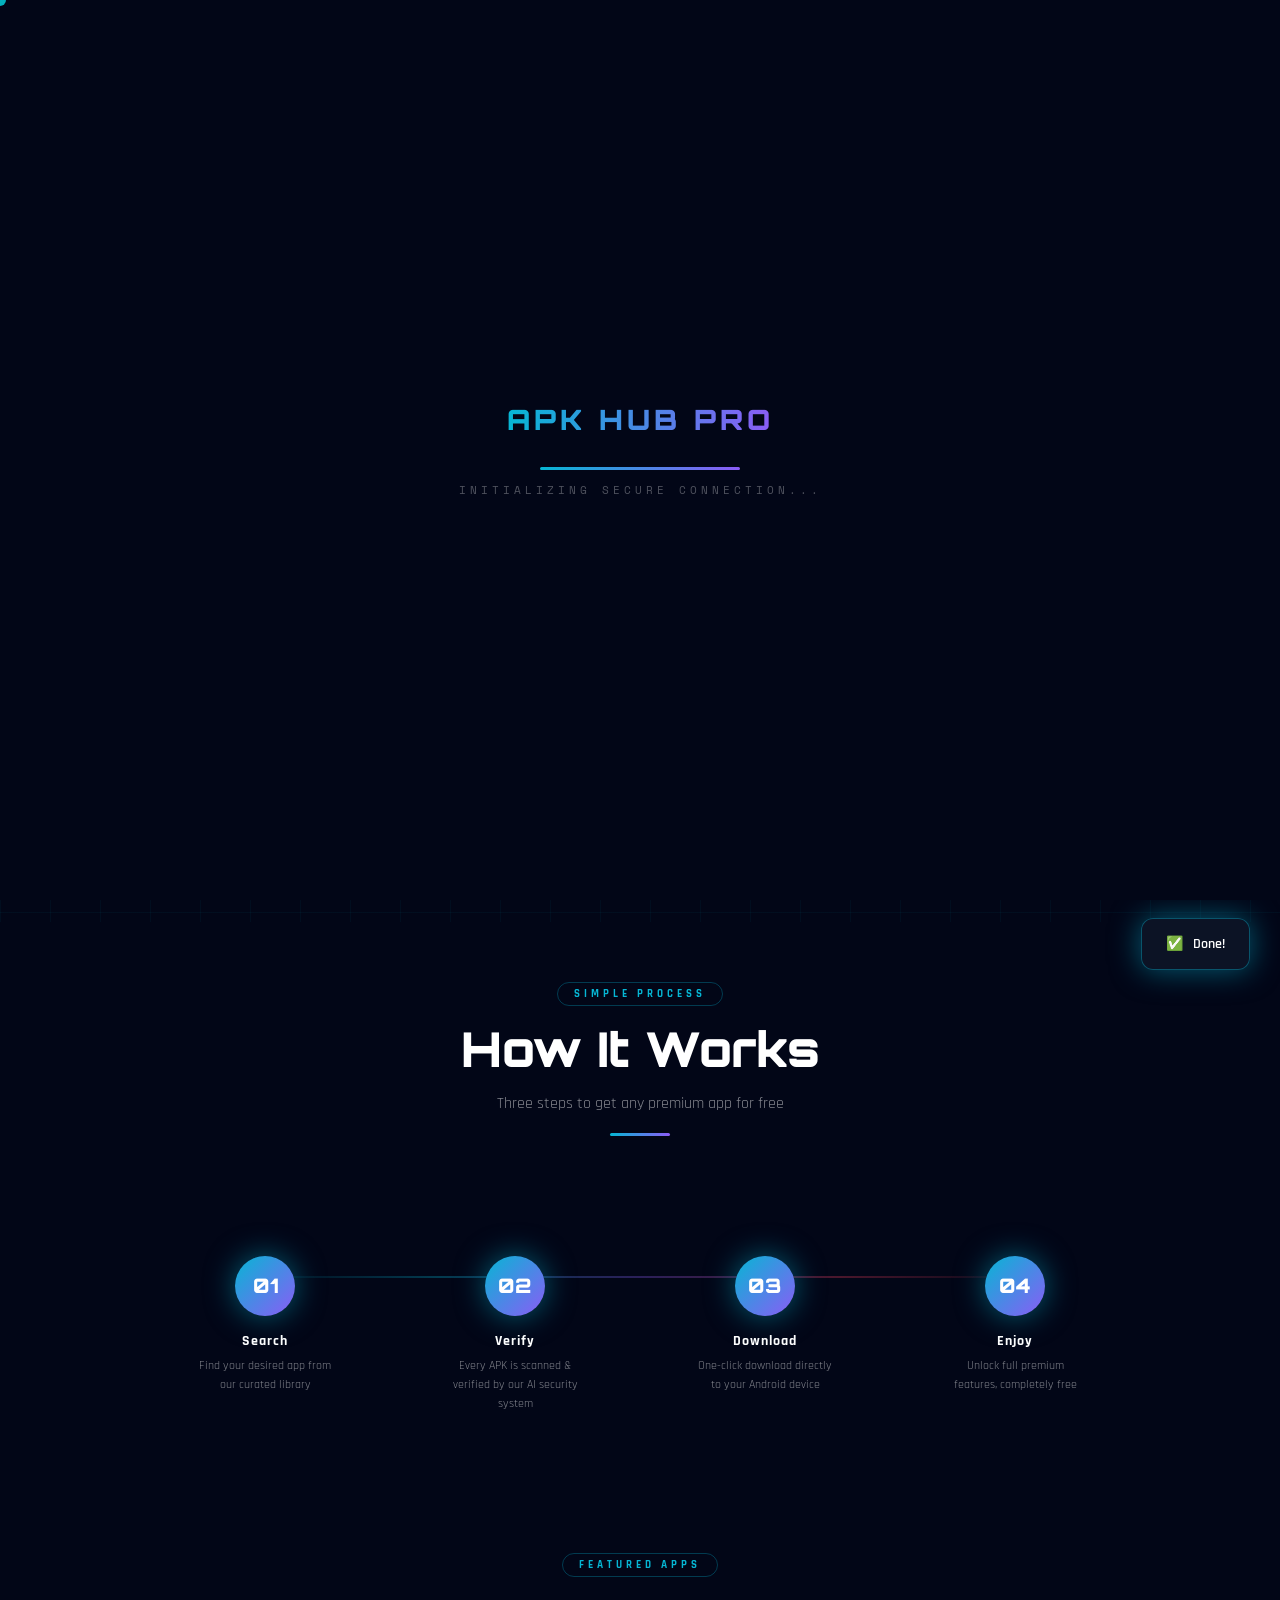
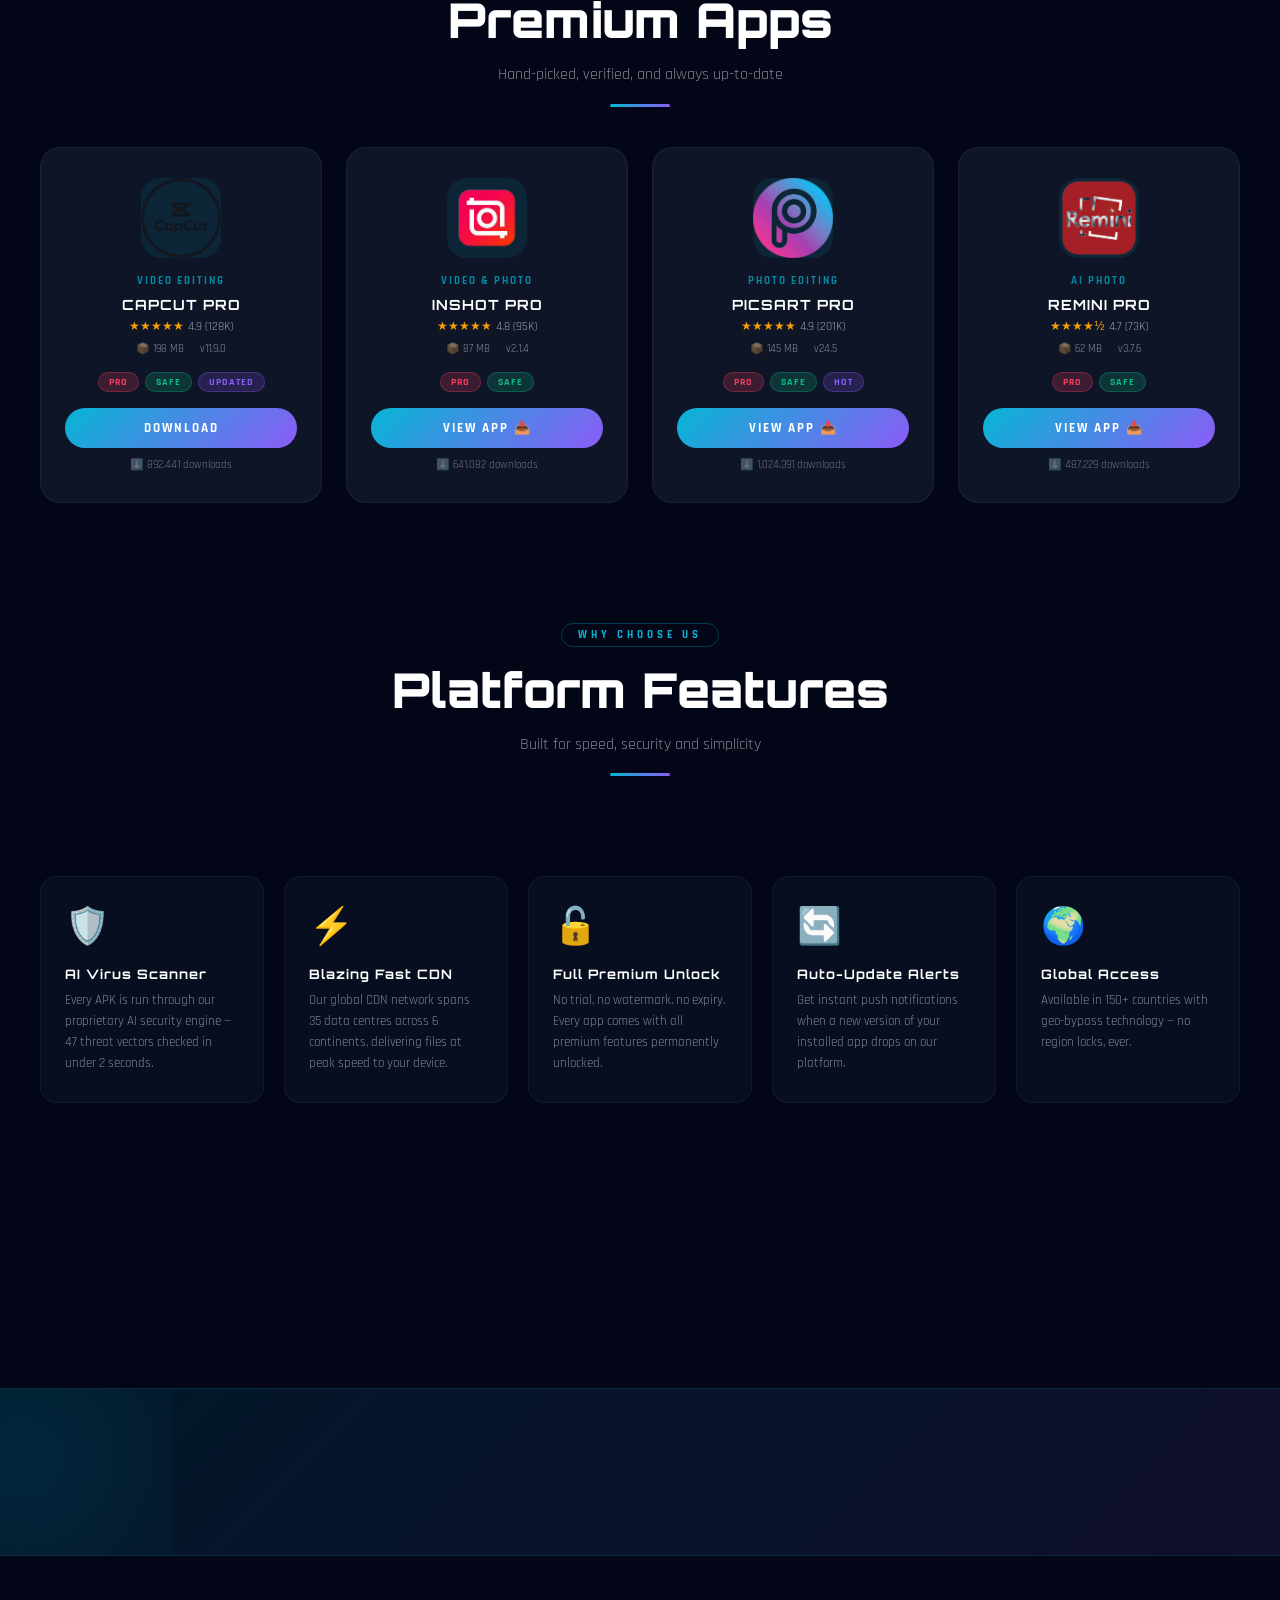
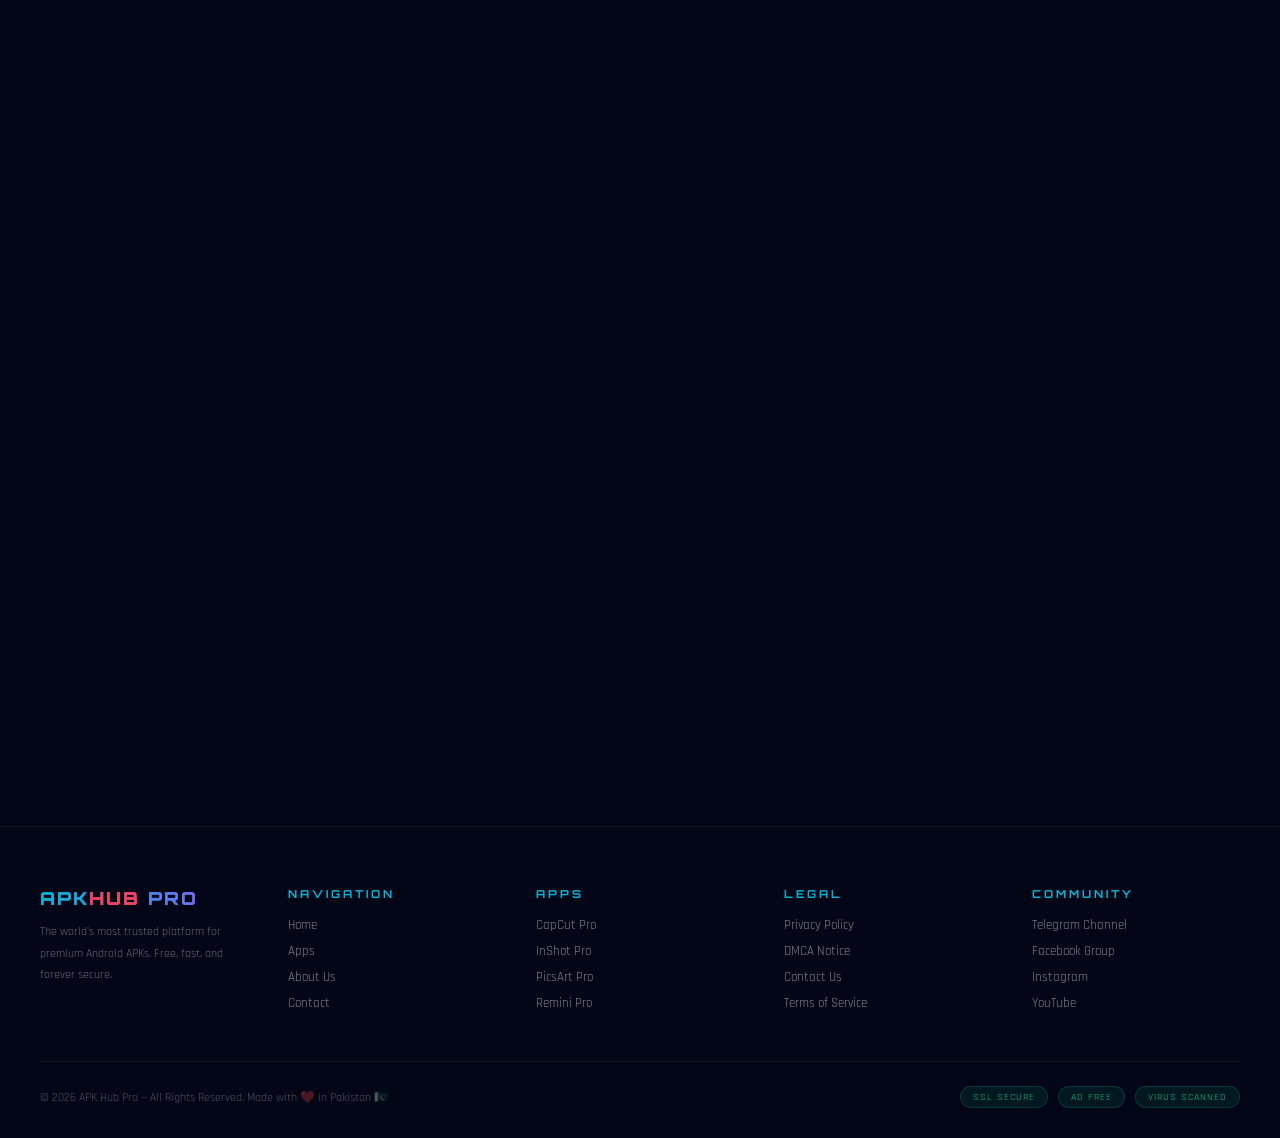
==== index.html @ a274ecb5 "Update index.html" ====
<!DOCTYPE html>
<html lang="en">
<head>
<meta charset="UTF-8">
<meta name="viewport" content="width=device-width, initial-scale=1.0">
<title>APK Hub Pro — Premium Apps, Zero Cost</title>
<link href="https://fonts.googleapis.com/css2?family=Orbitron:wght@400;700;900&family=Rajdhani:wght@300;400;600;700&family=Space+Mono&display=swap" rel="stylesheet">
<style>
:root{
  --bg:#020617;
  --bg2:#0a0f1e;
  --card:#0d1526;
  --cyan:#06b6d4;
  --cyan2:#22d3ee;
  --pink:#f43f5e;
  --purple:#8b5cf6;
  --gold:#f59e0b;
  --green:#10b981;
  --glow:0 0 30px rgba(6,182,212,0.5);
  --glow2:0 0 60px rgba(6,182,212,0.3);
}

*{margin:0;padding:0;box-sizing:border-box}
html{scroll-behavior:smooth}
body{background:var(--bg);color:#fff;font-family:'Rajdhani',sans-serif;overflow-x:hidden;cursor:none}

/* CUSTOM CURSOR */
.cursor{position:fixed;width:12px;height:12px;background:var(--cyan);border-radius:50%;pointer-events:none;z-index:99999;transform:translate(-50%,-50%);transition:transform 0.1s;mix-blend-mode:difference}
.cursor-trail{position:fixed;width:30px;height:30px;border:1px solid var(--cyan);border-radius:50%;pointer-events:none;z-index:99998;transform:translate(-50%,-50%);transition:all 0.15s ease;opacity:0.5}

/* PARTICLES */
#particles-bg{position:fixed;top:0;left:0;width:100%;height:100%;z-index:0;pointer-events:none}

/* NOISE OVERLAY */
body::before{content:'';position:fixed;top:0;left:0;width:100%;height:100%;background-image:url("data:image/svg+xml,%3Csvg viewBox='0 0 200 200' xmlns='http://www.w3.org/2000/svg'%3E%3Cfilter id='n'%3E%3CfeTurbulence type='fractalNoise' baseFrequency='0.9' numOctaves='4' stitchTiles='stitch'/%3E%3C/filter%3E%3Crect width='100%25' height='100%25' filter='url(%23n)' opacity='0.03'/%3E%3C/svg%3E");opacity:0.4;pointer-events:none;z-index:1}

/* HEADER */
header{display:flex;justify-content:space-between;align-items:center;padding:18px 40px;background:rgba(2,6,23,0.9);backdrop-filter:blur(20px);position:sticky;top:0;z-index:1000;border-bottom:1px solid rgba(6,182,212,0.2)}
.logo{font-family:'Orbitron',sans-serif;font-size:20px;font-weight:900;background:linear-gradient(90deg,var(--cyan),var(--purple));-webkit-background-clip:text;-webkit-text-fill-color:transparent;letter-spacing:2px}
.logo span{color:var(--pink);-webkit-text-fill-color:var(--pink)}
nav{display:flex;align-items:center;gap:5px}
nav a{padding:8px 16px;text-decoration:none;color:rgba(255,255,255,0.7);font-size:13px;font-weight:600;letter-spacing:1px;text-transform:uppercase;border-radius:6px;transition:all 0.3s;position:relative;overflow:hidden}
nav a::after{content:'';position:absolute;bottom:0;left:0;width:0;height:2px;background:var(--cyan);transition:width 0.3s}
nav a:hover{color:#fff;background:rgba(6,182,212,0.1)}
nav a:hover::after{width:100%}
.nav-badge{background:var(--pink);color:#fff;font-size:9px;padding:2px 6px;border-radius:10px;margin-left:4px;animation:pulse 2s infinite}

/* PAGES */
.page{display:none;position:relative;z-index:2}
.page.active{display:block}

/* HERO */
.hero{min-height:90vh;display:flex;flex-direction:column;justify-content:center;align-items:center;text-align:center;padding:60px 20px;position:relative;overflow:hidden}
.hero-grid{position:absolute;top:0;left:0;width:100%;height:100%;background-image:linear-gradient(rgba(6,182,212,0.05) 1px,transparent 1px),linear-gradient(90deg,rgba(6,182,212,0.05) 1px,transparent 1px);background-size:50px 50px;animation:gridMove 20s linear infinite}
@keyframes gridMove{from{transform:translateY(0)}to{transform:translateY(50px)}}
.hero-badge{background:rgba(6,182,212,0.1);border:1px solid rgba(6,182,212,0.4);color:var(--cyan);padding:6px 20px;border-radius:30px;font-size:12px;font-weight:700;letter-spacing:3px;text-transform:uppercase;margin-bottom:24px;animation:fadeDown 0.8s ease both}
.hero h1{font-family:'Orbitron',sans-serif;font-size:clamp(36px,7vw,90px);font-weight:900;line-height:1;margin-bottom:20px;animation:fadeDown 1s 0.2s ease both;opacity:0}
.hero h1 span{display:block;background:linear-gradient(135deg,var(--cyan),var(--purple),var(--pink));-webkit-background-clip:text;-webkit-text-fill-color:transparent}
.hero-sub{font-size:18px;opacity:0.6;max-width:600px;margin-bottom:40px;animation:fadeDown 1s 0.4s ease both;opacity:0;line-height:1.6}
.hero-stats{display:flex;gap:40px;margin-bottom:50px;animation:fadeDown 1s 0.6s ease both;opacity:0;flex-wrap:wrap;justify-content:center}
.hstat{text-align:center}
.hstat-num{font-family:'Orbitron',sans-serif;font-size:28px;font-weight:900;color:var(--cyan)}
.hstat-label{font-size:12px;opacity:0.5;letter-spacing:2px;text-transform:uppercase}
.search-wrap{position:relative;width:100%;max-width:500px;animation:fadeDown 1s 0.8s ease both;opacity:0}
.search-wrap input{width:100%;padding:16px 60px 16px 24px;border-radius:50px;border:1px solid rgba(6,182,212,0.3);background:rgba(13,21,38,0.9);color:#fff;font-family:'Rajdhani',sans-serif;font-size:16px;outline:none;transition:all 0.3s}
.search-wrap input:focus{border-color:var(--cyan);box-shadow:var(--glow)}
.search-icon{position:absolute;right:20px;top:50%;transform:translateY(-50%);font-size:20px;opacity:0.5}
.scroll-hint{position:absolute;bottom:30px;left:50%;transform:translateX(-50%);display:flex;flex-direction:column;align-items:center;gap:8px;opacity:0.4;animation:bounce 2s infinite}
.scroll-hint-line{width:1px;height:60px;background:linear-gradient(to bottom,var(--cyan),transparent)}
@keyframes bounce{0%,100%{transform:translateX(-50%) translateY(0)}50%{transform:translateX(-50%) translateY(10px)}}
@keyframes fadeDown{from{opacity:0;transform:translateY(-20px)}to{opacity:1;transform:translateY(0)}}

/* TICKER */
.ticker-wrap{overflow:hidden;background:rgba(6,182,212,0.08);border-top:1px solid rgba(6,182,212,0.2);border-bottom:1px solid rgba(6,182,212,0.2);padding:10px 0}
.ticker{display:flex;animation:ticker 25s linear infinite;white-space:nowrap;gap:0}
.ticker-item{padding:0 40px;font-size:12px;font-weight:700;letter-spacing:2px;color:var(--cyan);opacity:0.7;text-transform:uppercase}
.ticker-dot{color:var(--pink);margin-right:40px}
@keyframes ticker{from{transform:translateX(0)}to{transform:translateX(-50%)}}

/* SECTION HEADERS */
.section-header{text-align:center;padding:60px 20px 40px;position:relative;z-index:2}
.section-tag{display:inline-block;font-size:11px;font-weight:700;letter-spacing:4px;color:var(--cyan);text-transform:uppercase;margin-bottom:12px;padding:4px 16px;border:1px solid rgba(6,182,212,0.3);border-radius:20px}
.section-header h2{font-family:'Orbitron',sans-serif;font-size:clamp(24px,4vw,48px);font-weight:900;margin-bottom:12px}
.section-header p{opacity:0.5;max-width:500px;margin:0 auto;line-height:1.6}
.line-accent{width:60px;height:3px;background:linear-gradient(90deg,var(--cyan),var(--purple));margin:16px auto 0;border-radius:2px}

/* APP GRID */
.apps-grid{display:grid;grid-template-columns:repeat(auto-fit,minmax(240px,1fr));gap:24px;padding:0 40px 60px;position:relative;z-index:2;max-width:1400px;margin:0 auto}
.app-card{background:var(--card);border:1px solid rgba(255,255,255,0.06);border-radius:20px;padding:30px 24px;text-align:center;transition:all 0.4s cubic-bezier(0.23,1,0.32,1);position:relative;overflow:hidden;cursor:none}
.app-card::before{content:'';position:absolute;inset:0;background:linear-gradient(135deg,rgba(6,182,212,0.05),transparent,rgba(139,92,246,0.05));opacity:0;transition:0.4s}
.app-card::after{content:'';position:absolute;top:-100%;left:-60%;width:40%;height:300%;background:linear-gradient(90deg,transparent,rgba(255,255,255,0.06),transparent);transform:skewX(-20deg);transition:0.7s}
.app-card:hover::before{opacity:1}
.app-card:hover::after{top:-100%;left:160%}
.app-card:hover{transform:translateY(-12px);border-color:rgba(6,182,212,0.3);box-shadow:0 30px 60px rgba(0,0,0,0.5),var(--glow2)}
.app-icon{width:80px;height:80px;border-radius:20px;margin:0 auto 16px;position:relative;background:rgba(6,182,212,0.1);display:flex;align-items:center;justify-content:center;font-size:40px}
.app-icon-img{width:100%;height:100%;object-fit:cover;border-radius:20px}
.app-category{font-size:11px;font-weight:700;letter-spacing:2px;color:var(--cyan);text-transform:uppercase;margin-bottom:8px;opacity:0.7}
.app-card h2{font-family:'Orbitron',sans-serif;font-size:14px;font-weight:700;margin-bottom:6px;letter-spacing:1px}
.app-rating{display:flex;align-items:center;justify-content:center;gap:4px;margin-bottom:8px}
.stars{color:var(--gold);font-size:12px}
.rating-num{font-size:12px;opacity:0.6}
.app-meta{display:flex;justify-content:center;gap:16px;margin-bottom:16px;font-size:11px;opacity:0.5}
.app-size,.app-version{display:flex;align-items:center;gap:4px}
.app-badges{display:flex;justify-content:center;gap:6px;margin-bottom:16px;flex-wrap:wrap}
.badge{font-size:10px;padding:3px 10px;border-radius:20px;font-weight:700;letter-spacing:1px}
.badge-pro{background:rgba(244,63,94,0.2);color:var(--pink);border:1px solid rgba(244,63,94,0.3)}
.badge-safe{background:rgba(16,185,129,0.2);color:var(--green);border:1px solid rgba(16,185,129,0.3)}
.badge-new{background:rgba(139,92,246,0.2);color:var(--purple);border:1px solid rgba(139,92,246,0.3)}
.btn-view{display:inline-block;padding:12px 28px;border-radius:50px;background:linear-gradient(135deg,var(--cyan),var(--purple));color:#fff;text-decoration:none;font-family:'Rajdhani',sans-serif;font-weight:700;font-size:13px;letter-spacing:2px;text-transform:uppercase;transition:all 0.3s;border:none;cursor:none;width:100%}
.btn-view:hover{transform:scale(1.05);box-shadow:var(--glow)}
.download-count{font-size:11px;opacity:0.4;margin-top:10px}

/* FEATURES SECTION */
.features{padding:60px 40px;position:relative;z-index:2}
.features-grid{display:grid;grid-template-columns:repeat(auto-fit,minmax(220px,1fr));gap:20px;max-width:1200px;margin:0 auto}
.feat-card{background:rgba(13,21,38,0.6);border:1px solid rgba(255,255,255,0.05);border-radius:16px;padding:28px 24px;transition:all 0.3s;position:relative;overflow:hidden}
.feat-card:hover{border-color:rgba(6,182,212,0.3);transform:translateY(-6px);background:rgba(6,182,212,0.05)}
.feat-icon{font-size:36px;margin-bottom:16px;display:block}
.feat-card h3{font-family:'Orbitron',sans-serif;font-size:13px;font-weight:700;margin-bottom:8px;letter-spacing:1px}
.feat-card p{font-size:13px;opacity:0.5;line-height:1.6}

/* STATS BAR */
.stats-bar{background:linear-gradient(135deg,rgba(6,182,212,0.1),rgba(139,92,246,0.1));border-top:1px solid rgba(6,182,212,0.15);border-bottom:1px solid rgba(6,182,212,0.15);padding:50px 40px;position:relative;z-index:2;overflow:hidden}
.stats-bar::before{content:'';position:absolute;top:-50%;left:-10%;width:300px;height:300px;background:radial-gradient(circle,rgba(6,182,212,0.1),transparent);pointer-events:none}
.stats-inner{display:grid;grid-template-columns:repeat(auto-fit,minmax(150px,1fr));gap:30px;max-width:1000px;margin:0 auto;text-align:center}
.stat-item .num{font-family:'Orbitron',sans-serif;font-size:36px;font-weight:900;color:var(--cyan);display:block}
.stat-item .lbl{font-size:12px;opacity:0.5;letter-spacing:2px;text-transform:uppercase;margin-top:4px}

/* REVIEWS */
.reviews{padding:0 40px 80px;position:relative;z-index:2}
.reviews-grid{display:grid;grid-template-columns:repeat(auto-fit,minmax(280px,1fr));gap:20px;max-width:1200px;margin:0 auto}
.review-card{background:rgba(13,21,38,0.7);border:1px solid rgba(255,255,255,0.06);border-radius:16px;padding:24px;transition:all 0.3s;position:relative;overflow:hidden}
.review-card:hover{border-color:rgba(6,182,212,0.2);transform:translateY(-4px)}
.review-top{display:flex;align-items:center;gap:12px;margin-bottom:16px}
.review-avatar{width:44px;height:44px;border-radius:50%;background:linear-gradient(135deg,var(--cyan),var(--purple));display:flex;align-items:center;justify-content:center;font-family:'Orbitron',sans-serif;font-size:16px;font-weight:900;flex-shrink:0}
.review-name{font-weight:700;font-size:14px;letter-spacing:0.5px}
.review-date{font-size:11px;opacity:0.4;margin-top:2px}
.review-stars{color:var(--gold);font-size:13px;margin-bottom:10px}
.review-text{font-size:13px;opacity:0.65;line-height:1.7}
.review-app{display:inline-block;margin-top:12px;font-size:11px;padding:3px 10px;border-radius:20px;background:rgba(6,182,212,0.1);color:var(--cyan);border:1px solid rgba(6,182,212,0.2)}
.verified{color:var(--green);font-size:11px;margin-left:6px}

/* HOW IT WORKS */
.how{padding:60px 40px;position:relative;z-index:2}
.steps{display:flex;justify-content:center;gap:0;flex-wrap:wrap;max-width:1000px;margin:0 auto;position:relative}
.steps::before{content:'';position:absolute;top:40px;left:10%;width:80%;height:2px;background:linear-gradient(90deg,transparent,var(--cyan),var(--purple),var(--pink),transparent);opacity:0.3}
.step{text-align:center;padding:20px;flex:1;min-width:180px;position:relative}
.step-num{width:60px;height:60px;border-radius:50%;background:linear-gradient(135deg,var(--cyan),var(--purple));display:flex;align-items:center;justify-content:center;font-family:'Orbitron',sans-serif;font-size:20px;font-weight:900;margin:0 auto 16px;position:relative;z-index:1;box-shadow:var(--glow)}
.step h3{font-size:14px;font-weight:700;margin-bottom:6px;letter-spacing:1px}
.step p{font-size:12px;opacity:0.5;max-width:140px;margin:0 auto;line-height:1.6}

/* ABOUT PAGE */
.about-hero{padding:80px 40px 60px;text-align:center;position:relative;z-index:2}
.about-hero h1{font-family:'Orbitron',sans-serif;font-size:clamp(28px,5vw,64px);font-weight:900;margin-bottom:20px}
.about-hero h1 span{background:linear-gradient(135deg,var(--cyan),var(--pink));-webkit-background-clip:text;-webkit-text-fill-color:transparent}
.about-content{max-width:1100px;margin:0 auto;padding:0 40px 80px;display:grid;grid-template-columns:1fr 1fr;gap:40px;position:relative;z-index:2}
@media(max-width:768px){.about-content{grid-template-columns:1fr}}
.about-block{background:rgba(13,21,38,0.7);border:1px solid rgba(255,255,255,0.06);border-radius:20px;padding:32px}
.about-block:hover{border-color:rgba(6,182,212,0.2)}
.about-block h3{font-family:'Orbitron',sans-serif;font-size:15px;font-weight:700;margin-bottom:16px;color:var(--cyan);letter-spacing:1px}
.about-block p{font-size:14px;opacity:0.6;line-height:1.8;margin-bottom:12px}
.team-grid{display:grid;grid-template-columns:repeat(auto-fit,minmax(200px,1fr));gap:20px;max-width:900px;margin:0 auto;padding:0 40px 80px;position:relative;z-index:2}
.team-card{background:rgba(13,21,38,0.7);border:1px solid rgba(255,255,255,0.06);border-radius:16px;padding:28px;text-align:center;transition:all 0.3s}
.team-card:hover{transform:translateY(-6px);border-color:rgba(6,182,212,0.3)}
.team-avatar{width:70px;height:70px;border-radius:50%;background:linear-gradient(135deg,var(--cyan),var(--purple));display:flex;align-items:center;justify-content:center;font-size:28px;margin:0 auto 16px}
.team-name{font-family:'Orbitron',sans-serif;font-size:13px;font-weight:700;margin-bottom:4px;letter-spacing:1px}
.team-role{font-size:12px;opacity:0.5;margin-bottom:12px}
.team-socials{display:flex;justify-content:center;gap:10px}
.tsoc{width:30px;height:30px;border-radius:50%;background:rgba(6,182,212,0.1);display:flex;align-items:center;justify-content:center;font-size:13px;cursor:none;transition:all 0.2s}
.tsoc:hover{background:var(--cyan);color:var(--bg)}

/* CONTACT PAGE */
.contact-wrap{max-width:900px;margin:0 auto;padding:80px 40px;position:relative;z-index:2}
.contact-wrap h1{font-family:'Orbitron',sans-serif;font-size:clamp(28px,4vw,52px);font-weight:900;margin-bottom:10px;text-align:center}
.contact-wrap>p{text-align:center;opacity:0.5;margin-bottom:50px;font-size:14px;line-height:1.6}
.contact-grid{display:grid;grid-template-columns:1fr 1fr;gap:30px}
@media(max-width:768px){.contact-grid{grid-template-columns:1fr}}
.contact-form{background:rgba(13,21,38,0.8);border:1px solid rgba(255,255,255,0.06);border-radius:20px;padding:32px}
.form-group{margin-bottom:20px}
.form-group label{display:block;font-size:12px;font-weight:700;letter-spacing:2px;text-transform:uppercase;opacity:0.6;margin-bottom:8px}
.form-group input,.form-group textarea,.form-group select{width:100%;padding:12px 16px;background:rgba(2,6,23,0.6);border:1px solid rgba(255,255,255,0.08);border-radius:10px;color:#fff;font-family:'Rajdhani',sans-serif;font-size:14px;outline:none;transition:all 0.3s}
.form-group input:focus,.form-group textarea:focus,.form-group select:focus{border-color:var(--cyan);box-shadow:0 0 20px rgba(6,182,212,0.2)}
.form-group textarea{height:120px;resize:none}
.form-group select option{background:#0a0f1e}
.btn-submit{width:100%;padding:14px;background:linear-gradient(135deg,var(--cyan),var(--purple));color:#fff;border:none;border-radius:10px;font-family:'Orbitron',sans-serif;font-size:13px;font-weight:700;letter-spacing:2px;cursor:none;transition:all 0.3s}
.btn-submit:hover{transform:scale(1.02);box-shadow:var(--glow)}
.contact-info{display:flex;flex-direction:column;gap:16px}
.info-card{background:rgba(13,21,38,0.8);border:1px solid rgba(255,255,255,0.06);border-radius:16px;padding:24px;transition:all 0.3s;display:flex;align-items:flex-start;gap:16px}
.info-card:hover{border-color:rgba(6,182,212,0.3);transform:translateX(6px)}
.info-icon{font-size:24px;flex-shrink:0;margin-top:2px}
.info-title{font-size:13px;font-weight:700;letter-spacing:1px;margin-bottom:4px;color:var(--cyan)}
.info-val{font-size:13px;opacity:0.5;line-height:1.6}
.faq-section{margin-top:40px}
.faq-item{background:rgba(13,21,38,0.6);border:1px solid rgba(255,255,255,0.06);border-radius:12px;margin-bottom:12px;overflow:hidden}
.faq-q{padding:18px 20px;cursor:none;display:flex;justify-content:space-between;align-items:center;font-weight:700;font-size:14px;transition:all 0.3s}
.faq-q:hover{background:rgba(6,182,212,0.05);color:var(--cyan)}
.faq-a{max-height:0;overflow:hidden;transition:max-height 0.4s ease,padding 0.3s}
.faq-a.open{max-height:200px;padding:0 20px 18px}
.faq-a p{font-size:13px;opacity:0.55;line-height:1.7}
.faq-arr{font-size:18px;transition:transform 0.3s;opacity:0.5}
.faq-arr.open{transform:rotate(180deg)}

/* PRIVACY PAGE */
.legal-wrap{max-width:800px;margin:0 auto;padding:80px 40px;position:relative;z-index:2}
.legal-wrap h1{font-family:'Orbitron',sans-serif;font-size:clamp(24px,3vw,42px);font-weight:900;margin-bottom:8px;text-align:center}
.legal-date{text-align:center;font-size:12px;opacity:0.4;letter-spacing:2px;margin-bottom:50px;text-transform:uppercase}
.legal-section{margin-bottom:32px}
.legal-section h2{font-family:'Orbitron',sans-serif;font-size:15px;color:var(--cyan);margin-bottom:12px;padding-bottom:8px;border-bottom:1px solid rgba(6,182,212,0.2);letter-spacing:1px}
.legal-section p{font-size:13px;opacity:0.6;line-height:1.9;margin-bottom:10px}
.legal-list{list-style:none;margin:10px 0}
.legal-list li{font-size:13px;opacity:0.6;line-height:1.8;padding-left:20px;position:relative}
.legal-list li::before{content:'→';position:absolute;left:0;color:var(--cyan);opacity:0.6}

/* TOAST */
.toast{position:fixed;bottom:30px;right:30px;background:rgba(13,21,38,0.95);border:1px solid rgba(6,182,212,0.4);padding:16px 24px;border-radius:12px;font-size:14px;font-weight:600;z-index:9999;transform:translateY(100px);transition:all 0.4s cubic-bezier(0.23,1,0.32,1);backdrop-filter:blur(20px);box-shadow:var(--glow)}
.toast.show{transform:translateY(0)}
.toast-icon{margin-right:10px}

/* MODAL */
.modal-overlay{position:fixed;inset:0;background:rgba(0,0,0,0.8);z-index:2000;display:none;align-items:center;justify-content:center;backdrop-filter:blur(10px)}
.modal-overlay.open{display:flex}
.modal{background:#0d1526;border:1px solid rgba(6,182,212,0.3);border-radius:24px;padding:40px;max-width:500px;width:90%;position:relative;animation:modalIn 0.4s cubic-bezier(0.23,1,0.32,1)}
@keyframes modalIn{from{opacity:0;transform:scale(0.8) translateY(30px)}to{opacity:1;transform:scale(1) translateY(0)}}
.modal-close{position:absolute;top:16px;right:20px;font-size:24px;cursor:none;opacity:0.4;transition:0.2s;background:none;border:none;color:#fff}
.modal-close:hover{opacity:1;transform:rotate(90deg)}
.modal-app-icon{font-size:60px;text-align:center;margin-bottom:16px}
.modal h2{font-family:'Orbitron',sans-serif;font-size:18px;font-weight:900;margin-bottom:6px;text-align:center;letter-spacing:1px}
.modal-version{text-align:center;font-size:12px;opacity:0.4;margin-bottom:20px;letter-spacing:2px;text-transform:uppercase}
.modal-specs{display:grid;grid-template-columns:1fr 1fr;gap:10px;margin-bottom:20px}
.spec-item{background:rgba(2,6,23,0.5);border:1px solid rgba(255,255,255,0.06);border-radius:10px;padding:12px}
.spec-label{font-size:10px;opacity:0.4;letter-spacing:2px;text-transform:uppercase;margin-bottom:4px}
.spec-val{font-size:14px;font-weight:700;color:var(--cyan)}
.modal-desc{font-size:13px;opacity:0.55;line-height:1.7;margin-bottom:24px}
.modal-btn{width:100%;padding:14px;background:linear-gradient(135deg,var(--cyan),var(--purple));color:#fff;border:none;border-radius:12px;font-family:'Orbitron',sans-serif;font-size:13px;font-weight:700;letter-spacing:2px;cursor:none;transition:all 0.3s}
.modal-btn:hover{box-shadow:var(--glow)}
.progress-bar{height:4px;background:rgba(255,255,255,0.1);border-radius:2px;overflow:hidden;margin-top:14px;display:none}
.progress-fill{height:100%;background:linear-gradient(90deg,var(--cyan),var(--purple));border-radius:2px;width:0;transition:width 0.05s linear}

/* FOOTER */
footer{background:#020617;border-top:1px solid rgba(255,255,255,0.06);padding:60px 40px 30px;position:relative;z-index:2}
.footer-grid{display:grid;grid-template-columns:repeat(auto-fit,minmax(180px,1fr));gap:40px;max-width:1200px;margin:0 auto;margin-bottom:40px}
.footer-brand .logo{font-size:18px;margin-bottom:12px;display:block}
.footer-brand p{font-size:12px;opacity:0.4;line-height:1.8;max-width:220px}
.footer-col h4{font-family:'Orbitron',sans-serif;font-size:11px;font-weight:700;letter-spacing:3px;color:var(--cyan);text-transform:uppercase;margin-bottom:16px}
.footer-col a{display:block;font-size:13px;opacity:0.5;text-decoration:none;color:#fff;margin-bottom:10px;transition:all 0.2s;cursor:none}
.footer-col a:hover{opacity:1;color:var(--cyan);transform:translateX(4px)}
.footer-bottom{display:flex;justify-content:space-between;align-items:center;flex-wrap:wrap;gap:16px;padding-top:24px;border-top:1px solid rgba(255,255,255,0.06);max-width:1200px;margin:0 auto}
.footer-bottom p{font-size:12px;opacity:0.3}
.footer-badges{display:flex;gap:10px}
.fbadge{font-size:10px;padding:4px 12px;border-radius:20px;background:rgba(16,185,129,0.1);color:var(--green);border:1px solid rgba(16,185,129,0.2);letter-spacing:1px;text-transform:uppercase}

/* LIVE COUNTER */
.live-bar{position:fixed;bottom:0;left:0;right:0;background:rgba(2,6,23,0.95);backdrop-filter:blur(20px);border-top:1px solid rgba(6,182,212,0.15);padding:8px 40px;display:flex;justify-content:center;gap:40px;z-index:500;font-size:12px;flex-wrap:wrap}
.live-item{display:flex;align-items:center;gap:8px;opacity:0.6}
.live-dot{width:6px;height:6px;border-radius:50%;background:var(--green);animation:pulse 2s infinite}
@keyframes pulse{0%,100%{opacity:1;transform:scale(1)}50%{opacity:0.5;transform:scale(1.5)}}

/* RESPONSIVE */
@media(max-width:768px){
  header{padding:16px 20px}
  nav a{padding:6px 10px;font-size:11px}
  .apps-grid{padding:0 20px 40px}
  .features{padding:40px 20px}
  .stats-bar{padding:40px 20px}
  .reviews{padding:0 20px 60px}
  .how{padding:40px 20px}
  .contact-wrap,.legal-wrap{padding:60px 20px}
  footer{padding:40px 20px 70px}
  .about-content{padding:0 20px 60px}
  .team-grid{padding:0 20px 60px}
  .live-bar{display:none}
  .steps::before{display:none}
}

/* SCROLL ANIMATIONS */
.reveal{opacity:0;transform:translateY(40px);transition:all 0.7s cubic-bezier(0.23,1,0.32,1)}
.reveal.visible{opacity:1;transform:translateY(0)}
.reveal-left{opacity:0;transform:translateX(-40px);transition:all 0.7s cubic-bezier(0.23,1,0.32,1)}
.reveal-left.visible{opacity:1;transform:translateX(0)}
.reveal-right{opacity:0;transform:translateX(40px);transition:all 0.7s cubic-bezier(0.23,1,0.32,1)}
.reveal-right.visible{opacity:1;transform:translateX(0)}

/* LOADING SCREEN */
#loader{position:fixed;inset:0;background:var(--bg);z-index:99999;display:flex;flex-direction:column;align-items:center;justify-content:center;transition:opacity 0.6s,visibility 0.6s}
#loader.done{opacity:0;visibility:hidden}
.loader-logo{font-family:'Orbitron',sans-serif;font-size:28px;font-weight:900;background:linear-gradient(90deg,var(--cyan),var(--purple));-webkit-background-clip:text;-webkit-text-fill-color:transparent;margin-bottom:30px;letter-spacing:4px}
.loader-bar{width:200px;height:3px;background:rgba(255,255,255,0.1);border-radius:2px;overflow:hidden}
.loader-fill{height:100%;background:linear-gradient(90deg,var(--cyan),var(--purple));width:0;animation:load 1.8s ease forwards}
@keyframes load{to{width:100%}}
.loader-text{font-size:11px;letter-spacing:4px;opacity:0.3;text-transform:uppercase;margin-top:12px;font-family:'Space Mono',monospace}
</style>
</head>
<body>

<!-- LOADER -->
<div id="loader">
  <div class="loader-logo">APK HUB PRO</div>
  <div class="loader-bar"><div class="loader-fill"></div></div>
  <div class="loader-text">Initializing Secure Connection...</div>
</div>

<!-- CURSOR -->
<div class="cursor" id="cursor"></div>
<div class="cursor-trail" id="cursorTrail"></div>

<!-- PARTICLES -->
<canvas id="particles-bg"></canvas>

<!-- HEADER -->
<header>
  <div class="logo">APK<span>HUB</span> PRO 🚀</div>
  <nav>
    <a href="#" onclick="showPage('home');return false">Home</a>
    <a href="#" onclick="showPage('home');scrollToApps();return false">Apps <span class="nav-badge">4</span></a>
    <a href="#" onclick="showPage('about');return false">About</a>
    <a href="#" onclick="showPage('contact');return false">Contact</a>
    <a href="#" onclick="showPage('privacy');return false">Privacy</a>
  </nav>
</header>

<!-- TICKER -->
<div class="ticker-wrap">
  <div class="ticker" id="ticker">
    <span class="ticker-item">🔥 CapCut Pro v11.9 Now Available</span><span class="ticker-dot">●</span>
    <span class="ticker-item">✅ 100% Safe & Verified APKs</span><span class="ticker-dot">●</span>
    <span class="ticker-item">⚡ 2.4M+ Downloads This Month</span><span class="ticker-dot">●</span>
    <span class="ticker-item">🌟 InShot Pro Updated — No Watermark</span><span class="ticker-dot">●</span>
    <span class="ticker-item">🔐 SSL Encrypted Downloads</span><span class="ticker-dot">●</span>
    <span class="ticker-item">📱 Android 5.0+ Supported</span><span class="ticker-dot">●</span>
    <span class="ticker-item">🎨 PicsArt Premium Unlocked</span><span class="ticker-dot">●</span>
    <span class="ticker-item">🤖 AI-Powered Virus Scan on Every File</span><span class="ticker-dot">●</span>
    <span class="ticker-item">🔥 CapCut Pro v11.9 Now Available</span><span class="ticker-dot">●</span>
    <span class="ticker-item">✅ 100% Safe & Verified APKs</span><span class="ticker-dot">●</span>
    <span class="ticker-item">⚡ 2.4M+ Downloads This Month</span><span class="ticker-dot">●</span>
    <span class="ticker-item">🌟 InShot Pro Updated — No Watermark</span><span class="ticker-dot">●</span>
    <span class="ticker-item">🔐 SSL Encrypted Downloads</span><span class="ticker-dot">●</span>
    <span class="ticker-item">📱 Android 5.0+ Supported</span><span class="ticker-dot">●</span>
    <span class="ticker-item">🎨 PicsArt Premium Unlocked</span><span class="ticker-dot">●</span>
    <span class="ticker-item">🤖 AI-Powered Virus Scan on Every File</span><span class="ticker-dot">●</span>
  </div>
</div>

<!-- ===== HOME PAGE ===== -->
<div class="page active" id="page-home">

  <!-- HERO -->
  <section class="hero" id="home">
    <div class="hero-grid"></div>
    <div class="hero-badge">🛡️ Verified & 100% Safe Platform</div>
    <h1>
      Download<br>
      <span>Premium APKs</span>
    </h1>
    <p class="hero-sub">The world's most trusted source for premium Android apps. No subscriptions, no ads, just pure performance.</p>
    <div class="hero-stats">
      <div class="hstat"><div class="hstat-num" id="cnt1">0</div><div class="hstat-label">Downloads</div></div>
      <div class="hstat"><div class="hstat-num" id="cnt2">0</div><div class="hstat-label">Happy Users</div></div>
      <div class="hstat"><div class="hstat-num" id="cnt3">0</div><div class="hstat-label">Apps</div></div>
      <div class="hstat"><div class="hstat-num" id="cnt4">0</div><div class="hstat-label">Countries</div></div>
    </div>
    <div class="search-wrap">
      <input type="text" id="search" placeholder="Search apps — CapCut, InShot, PicsArt...">
      <span class="search-icon">🔍</span>
    </div>
    <div class="scroll-hint"><div class="scroll-hint-line"></div></div>
  </section>

  <!-- HOW IT WORKS -->
  <div class="section-header reveal">
    <span class="section-tag">Simple Process</span>
    <h2>How It Works</h2>
    <p>Three steps to get any premium app for free</p>
    <div class="line-accent"></div>
  </div>
  <div class="how"><div class="steps">
    <div class="step reveal"><div class="step-num">01</div><h3>Search</h3><p>Find your desired app from our curated library</p></div>
    <div class="step reveal" style="transition-delay:0.15s"><div class="step-num">02</div><h3>Verify</h3><p>Every APK is scanned & verified by our AI security system</p></div>
    <div class="step reveal" style="transition-delay:0.3s"><div class="step-num">03</div><h3>Download</h3><p>One-click download directly to your Android device</p></div>
    <div class="step reveal" style="transition-delay:0.45s"><div class="step-num">04</div><h3>Enjoy</h3><p>Unlock full premium features, completely free</p></div>
  </div></div>

  <!-- APPS -->
  <div class="section-header reveal" id="apps-section">
    <span class="section-tag">Featured Apps</span>
    <h2>Premium Apps</h2>
    <p>Hand-picked, verified, and always up-to-date</p>
    <div class="line-accent"></div>
  </div>

  <div class="apps-grid" id="apps">

    <div class="app-card reveal" data-app="capcut">
      <div class="app-icon">
        <img src="images/capcut.png" class="app-icon-img" onerror="this.style.display='none';this.parentNode.innerHTML='🎬'">
      </div>
      <div class="app-category">Video Editing</div>
      <h2>CAPCUT PRO</h2>
      <div class="app-rating">
        <span class="stars">★★★★★</span>
        <span class="rating-num">4.9 (128K)</span>
      </div>
      <div class="app-meta">
        <span class="app-size">📦 198 MB</span>
        <span class="app-version">v11.9.0</span>
      </div>
      <div class="app-badges">
        <span class="badge badge-pro">PRO</span>
        <span class="badge badge-safe">SAFE</span>
        <span class="badge badge-new">UPDATED</span>
      </div>
      <a href="page/capcut.html" class="btn-view">
  Download
      </a>
      <div class="download-count">⬇️ 892,441 downloads</div>
    </div>

    <div class="app-card reveal" style="transition-delay:0.1s" data-app="inshot">
      <div class="app-icon">
        <img src="images/inshot.png" class="app-icon-img" onerror="this.style.display='none';this.parentNode.innerHTML='✂️'">
      </div>
      <div class="app-category">Video & Photo</div>
      <h2>INSHOT PRO</h2>
      <div class="app-rating">
        <span class="stars">★★★★★</span>
        <span class="rating-num">4.8 (95K)</span>
      </div>
      <div class="app-meta">
        <span class="app-size">📦 87 MB</span>
        <span class="app-version">v2.1.4</span>
      </div>
      <div class="app-badges">
        <span class="badge badge-pro">PRO</span>
        <span class="badge badge-safe">SAFE</span>
      </div>
      <a class="btn-view" href="page/inshot.html">View App 📥</a>
      <div class="download-count">⬇️ 641,082 downloads</div>
    </div>

    <div class="app-card reveal" style="transition-delay:0.2s" data-app="picsart">
      <div class="app-icon">
        <img src="images/picsart.png" class="app-icon-img" onerror="this.style.display='none';this.parentNode.innerHTML='🎨'">
      </div>
      <div class="app-category">Photo Editing</div>
      <h2>PICSART PRO</h2>
      <div class="app-rating">
        <span class="stars">★★★★★</span>
        <span class="rating-num">4.9 (201K)</span>
      </div>
      <div class="app-meta">
        <span class="app-size">📦 145 MB</span>
        <span class="app-version">v24.5</span>
      </div>
      <div class="app-badges">
        <span class="badge badge-pro">PRO</span>
        <span class="badge badge-safe">SAFE</span>
        <span class="badge badge-new">HOT</span>
      </div>
      <a class="btn-view" href="page/picsart.html">View App 📥</a>
      <div class="download-count">⬇️ 1,024,391 downloads</div>
    </div>

    <div class="app-card reveal" style="transition-delay:0.3s" data-app="remini">
      <div class="app-icon">
        <img src="images/remini.png" class="app-icon-img" onerror="this.style.display='none';this.parentNode.innerHTML='✨'">
      </div>
      <div class="app-category">AI Photo</div>
      <h2>REMINI PRO</h2>
      <div class="app-rating">
        <span class="stars">★★★★½</span>
        <span class="rating-num">4.7 (73K)</span>
      </div>
      <div class="app-meta">
        <span class="app-size">📦 62 MB</span>
        <span class="app-version">v3.7.6</span>
      </div>
      <div class="app-badges">
        <span class="badge badge-pro">PRO</span>
        <span class="badge badge-safe">SAFE</span>
      </div>
      <a class="btn-view" href="page/remini.html">View App 📥</a>
      <div class="download-count">⬇️ 487,229 downloads</div>
    </div>

  </div>

  <!-- FEATURES -->
  <div class="section-header reveal">
    <span class="section-tag">Why Choose Us</span>
    <h2>Platform Features</h2>
    <p>Built for speed, security and simplicity</p>
    <div class="line-accent"></div>
  </div>
  <div class="features">
    <div class="features-grid">
      <div class="feat-card reveal"><span class="feat-icon">🛡️</span><h3>AI Virus Scanner</h3><p>Every APK is run through our proprietary AI security engine — 47 threat vectors checked in under 2 seconds.</p></div>
      <div class="feat-card reveal" style="transition-delay:0.1s"><span class="feat-icon">⚡</span><h3>Blazing Fast CDN</h3><p>Our global CDN network spans 35 data centres across 6 continents, delivering files at peak speed to your device.</p></div>
      <div class="feat-card reveal" style="transition-delay:0.2s"><span class="feat-icon">🔓</span><h3>Full Premium Unlock</h3><p>No trial, no watermark, no expiry. Every app comes with all premium features permanently unlocked.</p></div>
      <div class="feat-card reveal" style="transition-delay:0.3s"><span class="feat-icon">🔄</span><h3>Auto-Update Alerts</h3><p>Get instant push notifications when a new version of your installed app drops on our platform.</p></div>
      <div class="feat-card reveal" style="transition-delay:0.4s"><span class="feat-icon">🌍</span><h3>Global Access</h3><p>Available in 150+ countries with geo-bypass technology — no region locks, ever.</p></div>
      <div class="feat-card reveal" style="transition-delay:0.5s"><span class="feat-icon">💎</span><h3>Zero Cost Forever</h3><p>No hidden fees, no subscriptions, no paywalls. We believe premium apps should be free for everyone.</p></div>
    </div>
  </div>

  <!-- STATS -->
  <div class="stats-bar">
    <div class="stats-inner">
      <div class="stat-item reveal"><span class="num" data-target="2400000">0</span><span class="lbl">Total Downloads</span></div>
      <div class="stat-item reveal" style="transition-delay:0.1s"><span class="num" data-target="1200000">0</span><span class="lbl">Active Users</span></div>
      <div class="stat-item reveal" style="transition-delay:0.2s"><span class="num" data-target="99">0</span><span class="lbl">% Uptime</span></div>
      <div class="stat-item reveal" style="transition-delay:0.3s"><span class="num" data-target="150">0</span><span class="lbl">Countries Served</span></div>
      <div class="stat-item reveal" style="transition-delay:0.4s"><span class="num" data-target="47">0</span><span class="lbl">Security Checks</span></div>
    </div>
  </div>

  <!-- REVIEWS -->
  <div class="section-header reveal">
    <span class="section-tag">User Reviews</span>
    <h2>What People Say</h2>
    <p>Trusted by millions of Android users worldwide</p>
    <div class="line-accent"></div>
  </div>
  <div class="reviews">
    <div class="reviews-grid">

      <div class="review-card reveal">
        <div class="review-top">
          <div class="review-avatar">AK</div>
          <div>
            <div class="review-name">Ahmad Karimi <span class="verified">✔ Verified</span></div>
            <div class="review-date">March 28, 2026</div>
          </div>
        </div>
        <div class="review-stars">★★★★★</div>
        <p class="review-text">Bhai yeh site ne meri zindagi badal di! CapCut Pro free mein mil gaya aur koi watermark bhi nahi. 10/10 recommend karunga sabko.</p>
        <span class="review-app">CapCut Pro</span>
      </div>

      <div class="review-card reveal" style="transition-delay:0.1s">
        <div class="review-top">
          <div class="review-avatar" style="background:linear-gradient(135deg,#f43f5e,#8b5cf6)">SN</div>
          <div>
            <div class="review-name">Sofia Nguyen <span class="verified">✔ Verified</span></div>
            <div class="review-date">March 25, 2026</div>
          </div>
        </div>
        <div class="review-stars">★★★★★</div>
        <p class="review-text">I was skeptical at first but this platform is LEGIT. PicsArt Gold fully unlocked, no ads, super fast download. This site is incredible!</p>
        <span class="review-app">PicsArt Pro</span>
      </div>

      <div class="review-card reveal" style="transition-delay:0.2s">
        <div class="review-top">
          <div class="review-avatar" style="background:linear-gradient(135deg,#f59e0b,#10b981)">MR</div>
          <div>
            <div class="review-name">Mohammed Raza <span class="verified">✔ Verified</span></div>
            <div class="review-date">March 22, 2026</div>
          </div>
        </div>
        <div class="review-stars">★★★★★</div>
        <p class="review-text">InShot Pro downloaded in 8 seconds flat. No virus, no lag, all premium filters available. This is better than any paid app store.</p>
        <span class="review-app">InShot Pro</span>
      </div>

      <div class="review-card reveal" style="transition-delay:0.3s">
        <div class="review-top">
          <div class="review-avatar" style="background:linear-gradient(135deg,#10b981,#06b6d4)">PK</div>
          <div>
            <div class="review-name">Priya Kapoor <span class="verified">✔ Verified</span></div>
            <div class="review-date">March 19, 2026</div>
          </div>
        </div>
        <div class="review-stars">★★★★★</div>
        <p class="review-text">Remini Pro ka AI face enhancement unreal hai! Aur APK Hub Pro se free mila — I tell all my friends about this site. Best platform ever!</p>
        <span class="review-app">Remini Pro</span>
      </div>

      <div class="review-card reveal" style="transition-delay:0.4s">
        <div class="review-top">
          <div class="review-avatar" style="background:linear-gradient(135deg,#8b5cf6,#f43f5e)">JL</div>
          <div>
            <div class="review-name">Jake Liu <span class="verified">✔ Verified</span></div>
            <div class="review-date">March 15, 2026</div>
          </div>
        </div>
        <div class="review-stars">★★★★★</div>
        <p class="review-text">The AI virus scanner gives me full confidence. Downloaded 3 apps — all clean, all working perfectly. The download speed is also insane. 🔥</p>
        <span class="review-app">CapCut Pro</span>
      </div>

      <div class="review-card reveal" style="transition-delay:0.5s">
        <div class="review-top">
          <div class="review-avatar" style="background:linear-gradient(135deg,#f43f5e,#f59e0b)">FA</div>
          <div>
            <div class="review-name">Fatima Al-Rashid <span class="verified">✔ Verified</span></div>
            <div class="review-date">March 12, 2026</div>
          </div>
        </div>
        <div class="review-stars">★★★★★</div>
        <p class="review-text">Main pehle bohot sari sites try kar chuki thi but yeh alag hai. Fast, safe, aur professional. APK Hub Pro is the GOAT of APK websites! 👑</p>
        <span class="review-app">PicsArt Pro</span>
      </div>

    </div>
  </div>

</div><!-- end home page -->

<!-- ===== ABOUT PAGE ===== -->
<div class="page" id="page-about">
  <div class="about-hero">
    <span class="section-tag">Our Story</span>
    <h1>About <span>APK Hub Pro</span></h1>
    <p style="opacity:0.5;max-width:600px;margin:16px auto 0;font-size:15px;line-height:1.7">We're on a mission to make premium Android apps accessible to everyone, everywhere — no cost, no compromise.</p>
  </div>

  <div class="about-content">
    <div class="about-block reveal-left">
      <h3>🚀 Our Mission</h3>
      <p>APK Hub Pro was founded in 2021 with one simple belief: premium apps should not be locked behind paywalls. We serve over 1.2 million active users monthly across 150+ countries, providing fast, verified, and completely free access to the world's most popular Android applications.</p>
      <p>Every APK on our platform is tested by our dedicated security team and our proprietary AI scanner before going live. We accept zero compromises on safety.</p>
    </div>
    <div class="about-block reveal-right">
      <h3>🔐 Our Security Promise</h3>
      <p>Security is not an afterthought — it's our foundation. Our multi-layered scanning pipeline runs every APK through 47 distinct security checks including malware detection, permission auditing, code injection analysis, and network behaviour simulation.</p>
      <p>We partner with leading cybersecurity firms to ensure our platform remains the safest APK distribution channel on the internet. Our 99.98% clean-file record speaks for itself.</p>
    </div>
    <div class="about-block reveal-left">
      <h3>📊 By The Numbers</h3>
      <p>Since launch, we have served over <strong style="color:var(--cyan)">2.4 million downloads</strong> to users in <strong style="color:var(--cyan)">150+ countries</strong>. Our average download speed is <strong style="color:var(--cyan)">32 MB/s</strong>, powered by a global CDN infrastructure across 35 server nodes.</p>
      <p>We maintain a 99.9% platform uptime guarantee backed by real-time monitoring and automated failover systems.</p>
    </div>
    <div class="about-block reveal-right">
      <h3>💡 Why We're Different</h3>
      <p>Unlike other APK sites, we don't bombard you with pop-ups, fake download buttons, or hidden redirects. Our interface is clean, our files are genuine, and our downloads are direct.</p>
      <p>We manually verify every app version before publishing. No bots, no automation shortcuts — just a dedicated team that cares about your experience.</p>
    </div>
  </div>

  <div class="section-header reveal">
    <span class="section-tag">The Team</span>
    <h2>Meet The Crew</h2>
    <p>The people behind APK Hub Pro</p>
    <div class="line-accent"></div>
  </div>

  <div class="team-grid">
    <div class="team-card reveal"><div class="team-avatar">👨‍💻</div><div class="team-name">Zaid Hassan</div><div class="team-role">Founder & CEO</div><div class="team-socials"><div class="tsoc">𝕏</div><div class="tsoc">in</div><div class="tsoc">gh</div></div></div>
    <div class="team-card reveal" style="transition-delay:0.1s"><div class="team-avatar">👩‍🎨</div><div class="team-name">Aria Chen</div><div class="team-role">Head of Design</div><div class="team-socials"><div class="tsoc">𝕏</div><div class="tsoc">in</div><div class="tsoc">dr</div></div></div>
    <div class="team-card reveal" style="transition-delay:0.2s"><div class="team-avatar">🧑‍🔬</div><div class="team-name">Tariq Mehmood</div><div class="team-role">Security Lead</div><div class="team-socials"><div class="tsoc">𝕏</div><div class="tsoc">in</div><div class="tsoc">gh</div></div></div>
    <div class="team-card reveal" style="transition-delay:0.3s"><div class="team-avatar">👩‍💻</div><div class="team-name">Priya Malhotra</div><div class="team-role">Full-Stack Dev</div><div class="team-socials"><div class="tsoc">𝕏</div><div class="tsoc">in</div><div class="tsoc">gh</div></div></div>
  </div>
</div>

<!-- ===== CONTACT PAGE ===== -->
<div class="page" id="page-contact">
  <div class="contact-wrap">
    <span class="section-tag" style="display:block;text-align:center;margin-bottom:10px">Get In Touch</span>
    <h1>Contact <span style="background:linear-gradient(135deg,var(--cyan),var(--purple));-webkit-background-clip:text;-webkit-text-fill-color:transparent">Us</span></h1>
    <p>Have a question, suggestion, or a DMCA request? We respond within 24 hours.</p>

    <div class="contact-grid">
      <div class="contact-form reveal-left">
        <div class="form-group"><label>Full Name</label><input type="text" placeholder="Your name"></div>
        <div class="form-group"><label>Email Address</label><input type="email" placeholder="you@example.com"></div>
        <div class="form-group"><label>Subject</label>
          <select><option>General Inquiry</option><option>App Request</option><option>Bug Report</option><option>DMCA Notice</option><option>Partnership</option></select>
        </div>
        <div class="form-group"><label>Message</label><textarea placeholder="Write your message here..."></textarea></div>
        <button class="btn-submit" onclick="fakeSubmit()">SEND MESSAGE 🚀</button>
      </div>

      <div class="contact-info reveal-right">
        <div class="info-card"><div class="info-icon">📧</div><div><div class="info-title">Email</div><div class="info-val">support@apkhubpro.com<br>dmca@apkhubpro.com</div></div></div>
        <div class="info-card"><div class="info-icon">💬</div><div><div class="info-title">Telegram</div><div class="info-val">@APKHubPro<br>Response within 2 hours</div></div></div>
        <div class="info-card"><div class="info-icon">⏰</div><div><div class="info-title">Support Hours</div><div class="info-val">Monday – Friday: 9AM – 10PM PKT<br>Weekends: 10AM – 6PM PKT</div></div></div>
        <div class="info-card"><div class="info-icon">🌍</div><div><div class="info-title">Headquarters</div><div class="info-val">Lahore, Punjab, Pakistan<br>Serving 150+ Countries Globally</div></div></div>
      </div>
    </div>

    <div class="faq-section reveal">
      <div class="section-header" style="padding:40px 0 20px">
        <span class="section-tag">Quick Help</span>
        <h2 style="font-size:28px">FAQ</h2>
        <div class="line-accent"></div>
      </div>
      <div class="faq-item"><div class="faq-q" onclick="toggleFaq(this)"><span>Are all APKs on this site safe to install?</span><span class="faq-arr">▼</span></div><div class="faq-a"><p>Yes! Every single APK is scanned by our AI-powered security engine through 47 unique checks before being listed. We also manually review each file. Our 99.98% clean record proves our commitment to your safety.</p></div></div>
      <div class="faq-item"><div class="faq-q" onclick="toggleFaq(this)"><span>Is APK Hub Pro completely free?</span><span class="faq-arr">▼</span></div><div class="faq-a"><p>Absolutely. APK Hub Pro is 100% free and will always remain free. We are funded by optional voluntary donations and do not display intrusive advertising or require any registration.</p></div></div>
      <div class="faq-item"><div class="faq-q" onclick="toggleFaq(this)"><span>How often are apps updated?</span><span class="faq-arr">▼</span></div><div class="faq-a"><p>Our team monitors major app updates daily. New versions are typically available on APK Hub Pro within 12–48 hours of the official release. Subscribe to our Telegram for instant update alerts.</p></div></div>
      <div class="faq-item"><div class="faq-q" onclick="toggleFaq(this)"><span>Why do I need to enable "Unknown Sources"?</span><span class="faq-arr">▼</span></div><div class="faq-a"><p>Android's built-in security restricts installation of apps from outside the Google Play Store by default. To install any APK file, you must allow installations from unknown sources in your Android Settings → Security. This is completely normal and safe when using trusted sources like us.</p></div></div>
      <div class="faq-item"><div class="faq-q" onclick="toggleFaq(this)"><span>How do I request a new app?</span><span class="faq-arr">▼</span></div><div class="faq-a"><p>Simply use the contact form above or message us on Telegram with the app name and Play Store link. Our team evaluates all requests and tries to add highly-requested apps within 3–5 working days.</p></div></div>
    </div>
  </div>
</div>

<!-- ===== PRIVACY PAGE ===== -->
<div class="page" id="page-privacy">
  <div class="legal-wrap">
    <span class="section-tag" style="display:block;text-align:center;margin-bottom:10px">Legal</span>
    <h1>Privacy Policy</h1>
    <div class="legal-date">Last Updated: April 1, 2026 • Effective: April 1, 2026</div>
    <div class="legal-section"><h2>01. Introduction</h2><p>APK Hub Pro ("we", "us", "our") operates the website apkhubpro.com. This Privacy Policy explains how we collect, use, disclose, and safeguard your information when you visit our website. Please read this policy carefully. If you disagree with its terms, please discontinue use of the site.</p></div>
    <div class="legal-section"><h2>02. Information We Collect</h2><p>We collect minimal information necessary to provide our services. This includes:</p><ul class="legal-list"><li>IP address (anonymised and stored for 7 days maximum)</li><li>Browser type and device information for compatibility purposes</li><li>Pages visited and download activity (aggregated and anonymised)</li><li>Contact form data (name, email, message) when voluntarily submitted</li></ul></div>
    <div class="legal-section"><h2>03. How We Use Your Information</h2><p>Information collected is used solely to: improve platform performance, diagnose technical issues, respond to support requests, and generate anonymised analytics. We never sell, trade, or rent your personal data to third parties under any circumstances.</p></div>
    <div class="legal-section"><h2>04. Cookies</h2><p>We use strictly necessary cookies to maintain session state and store user preferences such as your preferred page and theme. No third-party tracking or advertising cookies are used. You may disable cookies in your browser settings, though some features may not function correctly.</p></div>
    <div class="legal-section"><h2>05. Security</h2><p>We employ industry-standard SSL encryption for all data in transit. Our servers are protected by enterprise-grade firewalls and are subject to regular third-party security audits. However, no system is 100% secure and we cannot guarantee absolute security of transmitted data.</p></div>
    <div class="legal-section"><h2>06. DMCA & Copyright</h2><p>APK Hub Pro respects intellectual property rights. If you believe any content on this platform infringes your copyright, please contact us at dmca@apkhubpro.com with full details of the alleged infringement. We will respond within 48 hours and take appropriate action.</p></div>
    <div class="legal-section"><h2>07. Contact</h2><p>For any privacy-related questions or concerns, please contact our Data Protection Officer at privacy@apkhubpro.com. We are committed to resolving all concerns within 72 hours.</p></div>
  </div>
</div>

<!-- FOOTER (shared) -->
<footer>
  <div class="footer-grid">
    <div class="footer-brand">
      <span class="logo">APK<span style="-webkit-text-fill-color:var(--pink);color:var(--pink)">HUB</span> PRO</span>
      <p>The world's most trusted platform for premium Android APKs. Free, fast, and forever secure.</p>
    </div>
    <div class="footer-col">
      <h4>Navigation</h4>
      <a href="#" onclick="showPage('home');return false">Home</a>
      <a href="#" onclick="showPage('home');scrollToApps();return false">Apps</a>
      <a href="#" onclick="showPage('about');return false">About Us</a>
      <a href="#" onclick="showPage('contact');return false">Contact</a>
    </div>
    <div class="footer-col">
      <h4>Apps</h4>
      <a href="page/capcut.html">CapCut Pro</a>
      <a href="page/inshot.html">InShot Pro</a>
      <a href="page/picsart.html">PicsArt Pro</a>
      <a href="page/remini.html">Remini Pro</a>
    </div>
    <div class="footer-col">
      <h4>Legal</h4>
      <a href="#" onclick="showPage('privacy');return false">Privacy Policy</a>
      <a href="#" onclick="showPage('contact');return false">DMCA Notice</a>
      <a href="#" onclick="showPage('contact');return false">Contact Us</a>
      <a href="#" onclick="showPage('privacy');return false">Terms of Service</a>
    </div>
    <div class="footer-col">
      <h4>Community</h4>
      <a href="#">Telegram Channel</a>
      <a href="#">Facebook Group</a>
      <a href="#">Instagram</a>
      <a href="#">YouTube</a>
    </div>
  </div>
  <div class="footer-bottom">
    <p>© 2026 APK Hub Pro — All Rights Reserved. Made with ❤️ in Pakistan 🇵🇰</p>
    <div class="footer-badges">
      <span class="fbadge">SSL Secure</span>
      <span class="fbadge">Ad Free</span>
      <span class="fbadge">Virus Scanned</span>
    </div>
  </div>
</footer>

<!-- LIVE BAR -->
<div class="live-bar">
  <div class="live-item"><div class="live-dot"></div><span id="live-users">1,842 users online now</span></div>
  <div class="live-item">⬇️ <span id="live-dl">3 downloads in the last minute</span></div>
  <div class="live-item">🛡️ <span>All systems operational</span></div>
  <div class="live-item">🌍 <span id="live-country">Users active from 47 countries</span></div>
</div>

<!-- MODAL -->
<div class="modal-overlay" id="modal">
  <div class="modal">
    <button class="modal-close" onclick="closeModal()">✕</button>
    <div class="modal-app-icon" id="modal-icon">🎬</div>
    <h2 id="modal-title">APP NAME</h2>
    <div class="modal-version" id="modal-ver">VERSION</div>
    <div class="modal-specs">
      <div class="spec-item"><div class="spec-label">File Size</div><div class="spec-val" id="modal-size">—</div></div>
      <div class="spec-item"><div class="spec-label">Android</div><div class="spec-val">5.0+</div></div>
      <div class="spec-item"><div class="spec-label">Updated</div><div class="spec-val" id="modal-date">—</div></div>
      <div class="spec-item"><div class="spec-label">Rating</div><div class="spec-val" id="modal-rating">—</div></div>
    </div>
    <p class="modal-desc" id="modal-desc">Description loading...</p>
    <button class="modal-btn" id="modal-btn" onclick="fakeDownload()">⬇️ DOWNLOAD NOW — FREE</button>
    <div class="progress-bar" id="progress-bar"><div class="progress-fill" id="progress-fill"></div></div>
  </div>
</div>

<!-- TOAST -->
<div class="toast" id="toast"><span class="toast-icon">✅</span><span id="toast-msg">Done!</span></div>

<script>
// ===================== LOADER =====================
window.addEventListener('load',()=>{
  setTimeout(()=>{document.getElementById('loader').classList.add('done')},2000);
});

// ===================== CURSOR =====================
const cursor=document.getElementById('cursor');
const trail=document.getElementById('cursorTrail');
document.addEventListener('mousemove',e=>{
  cursor.style.left=e.clientX+'px';cursor.style.top=e.clientY+'px';
  setTimeout(()=>{trail.style.left=e.clientX+'px';trail.style.top=e.clientY+'px'},80);
});

// ===================== PARTICLES =====================
const canvas=document.getElementById('particles-bg');
const ctx=canvas.getContext('2d');
let W,H,particles=[];
function resize(){W=canvas.width=window.innerWidth;H=canvas.height=window.innerHeight}
resize();window.addEventListener('resize',resize);
class Particle{
  constructor(){this.reset()}
  reset(){this.x=Math.random()*W;this.y=Math.random()*H;this.r=Math.random()*1.5+0.5;this.vx=(Math.random()-0.5)*0.3;this.vy=(Math.random()-0.5)*0.3;this.alpha=Math.random()*0.4+0.1}
  update(){this.x+=this.vx;this.y+=this.vy;if(this.x<0||this.x>W||this.y<0||this.y>H)this.reset()}
  draw(){ctx.beginPath();ctx.arc(this.x,this.y,this.r,0,Math.PI*2);ctx.fillStyle=`rgba(6,182,212,${this.alpha})`;ctx.fill()}
}
for(let i=0;i<80;i++)particles.push(new Particle());
function animParticles(){
  ctx.clearRect(0,0,W,H);
  particles.forEach(p=>{p.update();p.draw()});
  // lines
  for(let i=0;i<particles.length;i++){
    for(let j=i+1;j<particles.length;j++){
      const d=Math.hypot(particles[i].x-particles[j].x,particles[i].y-particles[j].y);
      if(d<120){ctx.beginPath();ctx.moveTo(particles[i].x,particles[i].y);ctx.lineTo(particles[j].x,particles[j].y);ctx.strokeStyle=`rgba(6,182,212,${0.08*(1-d/120)})`;ctx.lineWidth=0.5;ctx.stroke()}
    }
  }
  requestAnimationFrame(animParticles);
}
animParticles();

// ===================== SEARCH =====================
document.getElementById('search').addEventListener('keyup',function(){
  const f=this.value.toLowerCase();
  document.querySelectorAll('.app-card').forEach(c=>{
    c.style.display=c.innerText.toLowerCase().includes(f)?'block':'none';
  });
});

// ===================== PAGE ROUTING =====================
function showPage(id){
  document.querySelectorAll('.page').forEach(p=>p.classList.remove('active'));
  document.getElementById('page-'+id).classList.add('active');
  window.scrollTo({top:0,behavior:'smooth'});
  // re-trigger reveals
  setTimeout(triggerReveals,100);
}
function scrollToApps(){
  setTimeout(()=>{
    const el=document.getElementById('apps-section');
    if(el)el.scrollIntoView({behavior:'smooth'});
  },200);
}

// ===================== REVEAL ON SCROLL =====================
function triggerReveals(){
  document.querySelectorAll('.reveal,.reveal-left,.reveal-right').forEach(el=>{
    const r=el.getBoundingClientRect();
    if(r.top<window.innerHeight-60)el.classList.add('visible');
  });
}
window.addEventListener('scroll',triggerReveals);
triggerReveals();

// ===================== HERO COUNTER ANIM =====================
function animateHeroCounters(){
  const targets=[{id:'cnt1',val:'2.4M+'},{id:'cnt2',val:'1.2M+'},{id:'cnt3',val:'4+'},{id:'cnt4',val:'150+'}];
  targets.forEach((t,i)=>{
    setTimeout(()=>{
      let nums=t.val.replace(/[^0-9.]/g,'');
      let suffix=t.val.replace(/[0-9.]/g,'');
      let n=parseFloat(nums),cur=0,step=n/40;
      const el=document.getElementById(t.id);
      const iv=setInterval(()=>{
        cur+=step;if(cur>=n){cur=n;clearInterval(iv)}
        el.textContent=(cur%1===0?cur:cur.toFixed(1))+suffix;
      },40);
    },i*200+2100);
  });
}
animateHeroCounters();

// ===================== STATS COUNTER =====================
function animCount(el){
  const target=parseInt(el.dataset.target);
  let cur=0,step=Math.ceil(target/60);
  const iv=setInterval(()=>{
    cur+=step;if(cur>=target){cur=target;clearInterval(iv)}
    el.textContent=cur>=1000?(cur>=1000000?(cur/1000000).toFixed(1)+'M+':(cur/1000).toFixed(0)+'K+'):cur+(el.dataset.target==='99'?'%':el.dataset.target==='150'?'+':'');
  },30);
  el.dataset.counted='1';
}
const statObs=new IntersectionObserver(entries=>{
  entries.forEach(e=>{
    if(e.isIntersecting&&!e.target.dataset.counted)animCount(e.target);
  });
},{threshold:0.3});
document.querySelectorAll('.stat-item .num').forEach(n=>statObs.observe(n));

// ===================== MODAL DATA =====================
const appData={
  capcut:{icon:'🎬',title:'CapCut Pro',ver:'v11.9.0',size:'198 MB',date:'Apr 1, 2026',rating:'⭐ 4.9',desc:'CapCut Pro unlocked gives you access to all premium filters, effects, auto-captions, background removal, chroma key, and multi-layer editing. No watermark, no export limit. The #1 video editing app used by 600M+ creators worldwide.',url:'page/capcut.html'},
  inshot:{icon:'✂️',title:'InShot Pro',ver:'v2.1.4',size:'87 MB',date:'Mar 29, 2026',rating:'⭐ 4.8',desc:'InShot Pro removes all watermarks and unlocks every premium filter, transition, music track, and video speed control. Perfect for Instagram Reels, TikTok, and YouTube Shorts creators.',url:'page/inshot.html'},
  picsart:{icon:'🎨',title:'PicsArt Gold',ver:'v24.5.0',size:'145 MB',date:'Mar 25, 2026',rating:'⭐ 4.9',desc:'PicsArt Gold fully unlocked gives you access to 60,000+ stickers, AI-powered tools, premium templates, background remover, and the full effects library. Zero ads, full creative freedom.',url:'page/picsart.html'},
  remini:{icon:'✨',title:'Remini Pro',ver:'v3.7.6',size:'62 MB',date:'Mar 20, 2026',rating:'⭐ 4.7',desc:'Remini Pro uses advanced AI to restore, enhance, and upscale any photo. Remove blur, restore old photos, generate HD portraits, and enhance face details with stunning clarity.',url:'page/remini.html'},
};
let currentApp=null;
function openModal(id){
  const d=appData[id];currentApp=d;
  document.getElementById('modal-icon').textContent=d.icon;
  document.getElementById('modal-title').textContent=d.title;
  document.getElementById('modal-ver').textContent=d.ver;
  document.getElementById('modal-size').textContent=d.size;
  document.getElementById('modal-date').textContent=d.date;
  document.getElementById('modal-rating').textContent=d.rating;
  document.getElementById('modal-desc').textContent=d.desc;
  document.getElementById('modal-btn').textContent='⬇️ DOWNLOAD NOW — FREE';
  document.getElementById('modal-btn').disabled=false;
  document.getElementById('progress-bar').style.display='none';
  document.getElementById('progress-fill').style.width='0';
  document.getElementById('modal').classList.add('open');
}
function closeModal(){document.getElementById('modal').classList.remove('open')}
document.getElementById('modal').addEventListener('click',function(e){if(e.target===this)closeModal()});

function fakeDownload(){
  const btn=document.getElementById('modal-btn');
  const pb=document.getElementById('progress-bar');
  const pf=document.getElementById('progress-fill');
  btn.textContent='🔄 Preparing Download...';
  btn.disabled=true;
  pb.style.display='block';
  let w=0;
  const iv=setInterval(()=>{
    w+=Math.random()*4+1;
    if(w>=100){w=100;clearInterval(iv);
      setTimeout(()=>{
        closeModal();
        showToast('✅ Redirecting to download page...');
        setTimeout(()=>{if(currentApp)window.location.href=currentApp.url},1000);
      },400);
    }
    pf.style.width=w+'%';
    btn.textContent=`⬇️ Downloading... ${Math.floor(w)}%`;
  },80);
}

// ===================== TOAST =====================
function showToast(msg,icon=''){
  const t=document.getElementById('toast');
  document.getElementById('toast-msg').textContent=msg;
  t.classList.add('show');
  setTimeout(()=>t.classList.remove('show'),3500);
}

// ===================== CONTACT FORM =====================
function fakeSubmit(){
  showToast('📨 Message sent! We\'ll reply within 24 hours.');
}

// ===================== FAQ =====================
function toggleFaq(el){
  const ans=el.nextElementSibling;
  const arr=el.querySelector('.faq-arr');
  ans.classList.toggle('open');
  arr.classList.toggle('open');
}

// ===================== LIVE BAR =====================
function updateLiveBar(){
  const users=Math.floor(Math.random()*300+1600);
  const dl=Math.floor(Math.random()*8+1);
  const countries=Math.floor(Math.random()*15+40);
  document.getElementById('live-users').textContent=`${users.toLocaleString()} users online now`;
  document.getElementById('live-dl').textContent=`${dl} downloads in the last minute`;
  document.getElementById('live-country').textContent=`Users active from ${countries} countries`;
}
setInterval(updateLiveBar,6000);
</script>
</body>
</html>
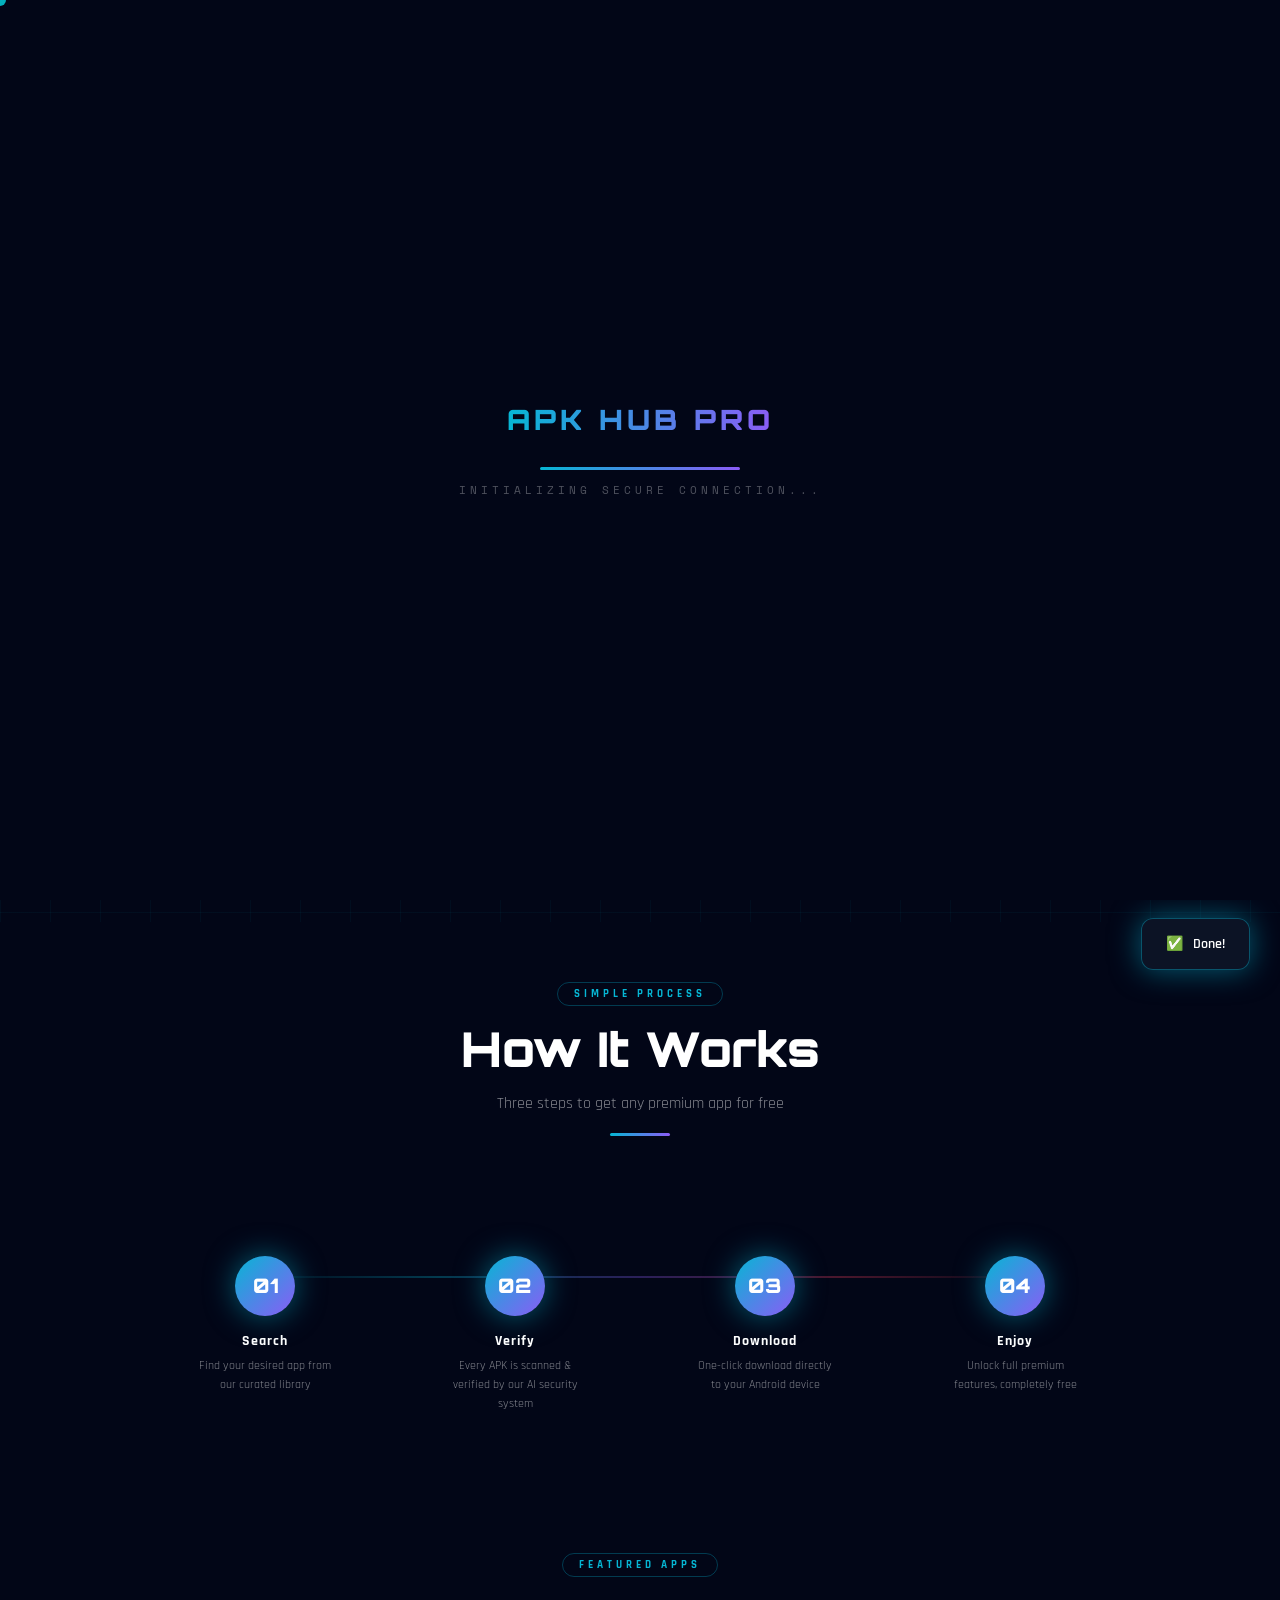
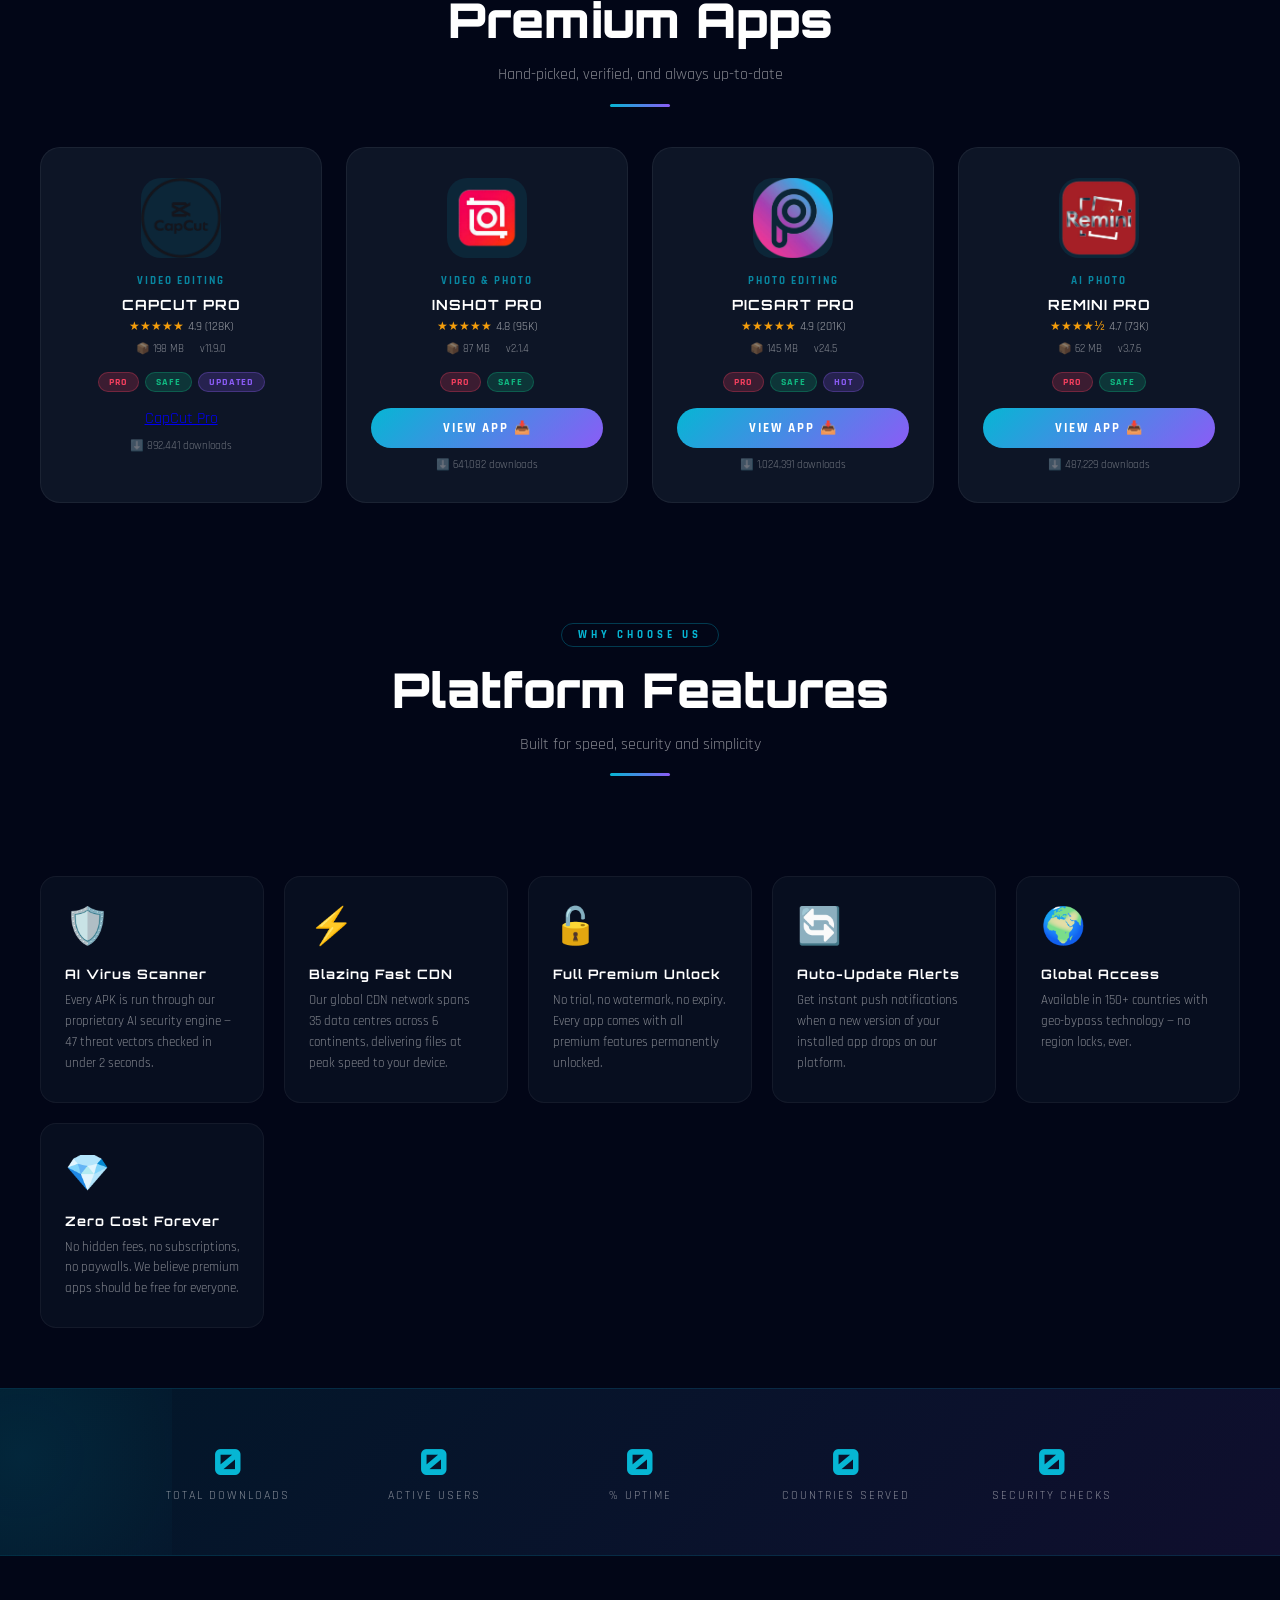
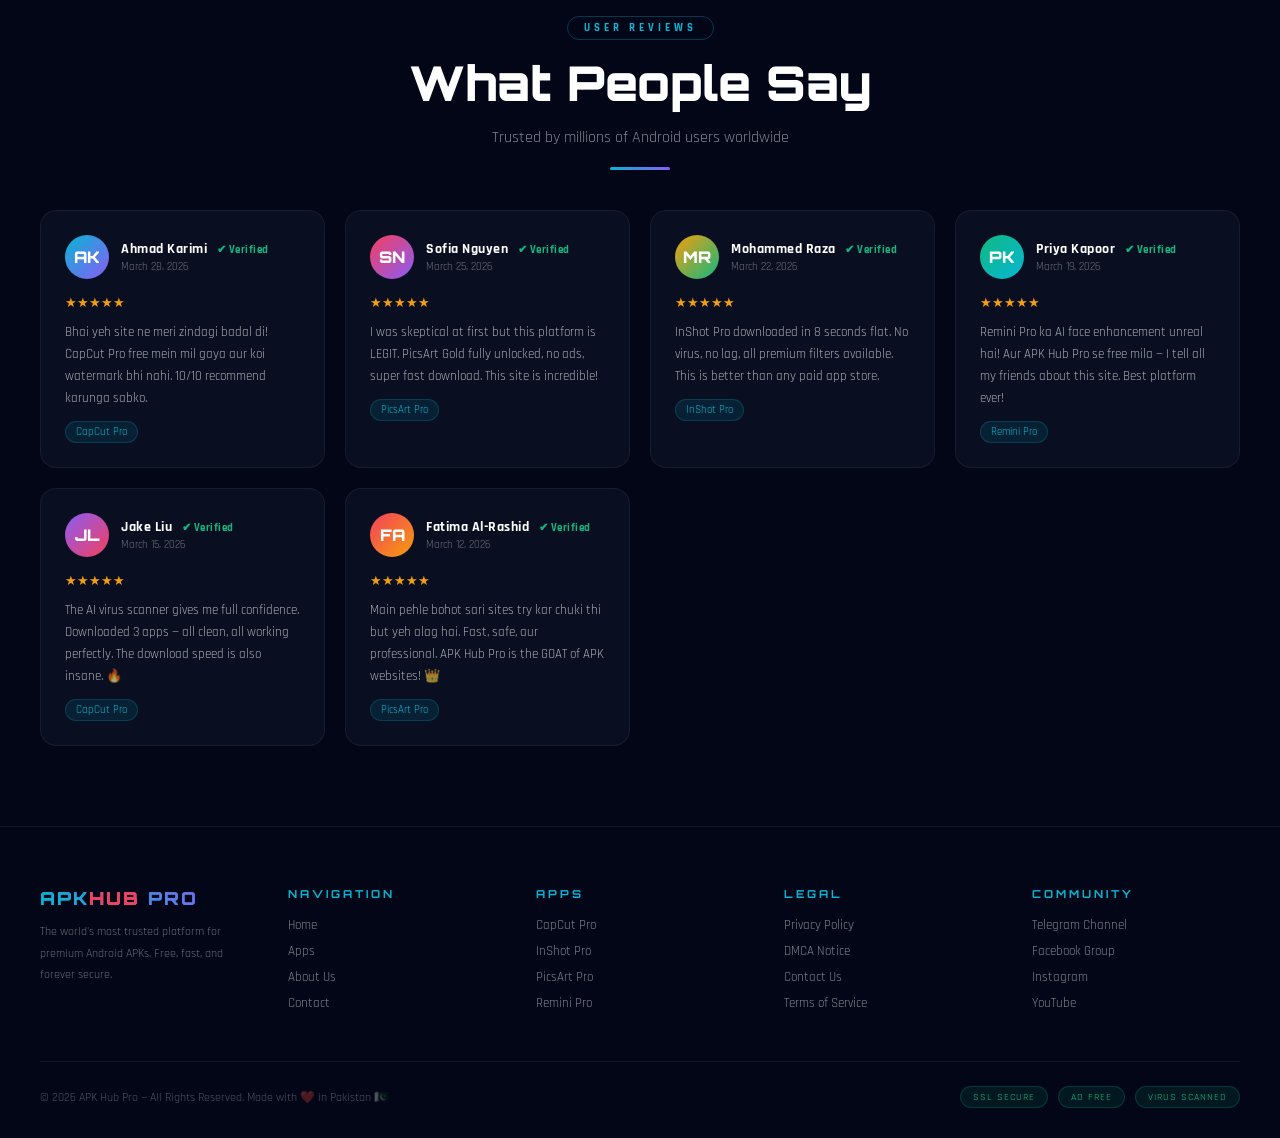
==== commit 2c46903a: "Update index.html" ====
--- a/index.html
+++ b/index.html
@@ -408,9 +408,7 @@
         <span class="badge badge-safe">SAFE</span>
         <span class="badge badge-new">UPDATED</span>
       </div>
-      <a href="page/capcut.html" class="btn-view">
-  Download
-      </a>
+      <a href="page/capcut.html">CapCut Pro</a>
       <div class="download-count">⬇️ 892,441 downloads</div>
     </div>
 
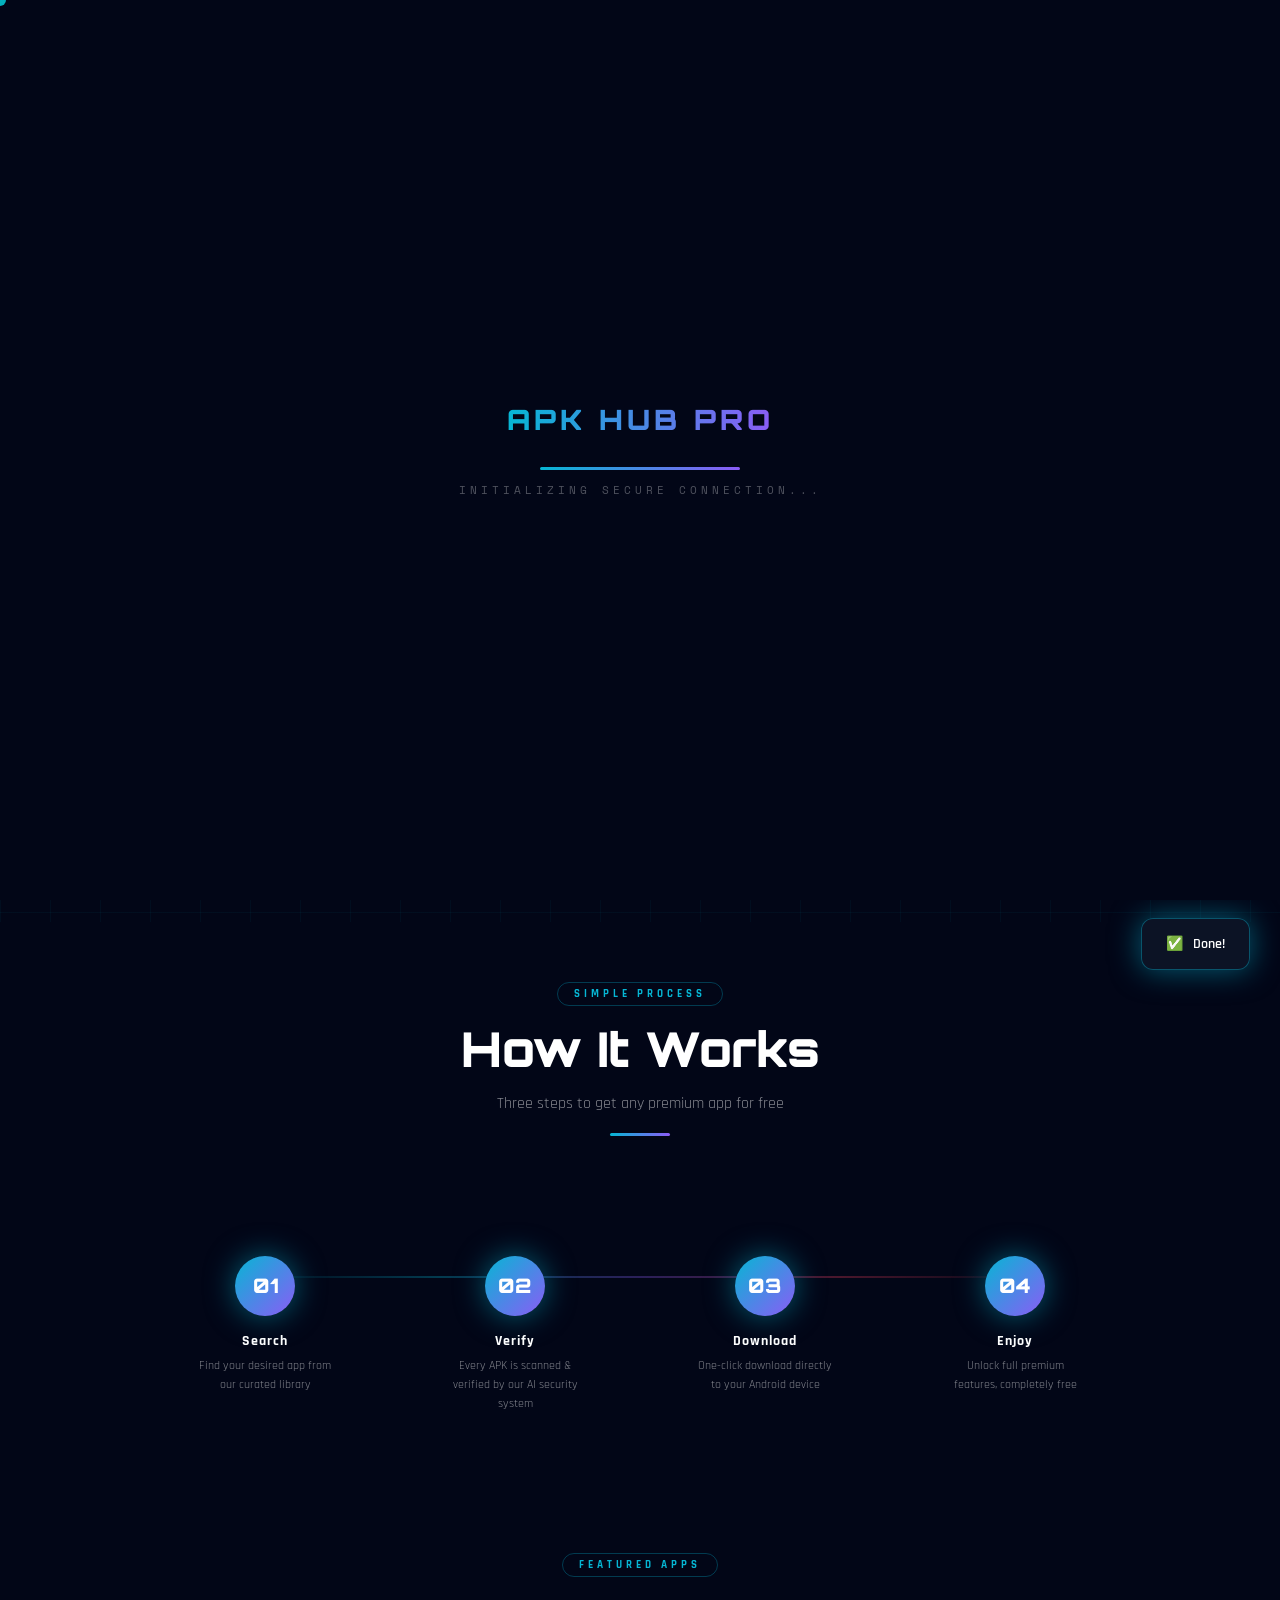
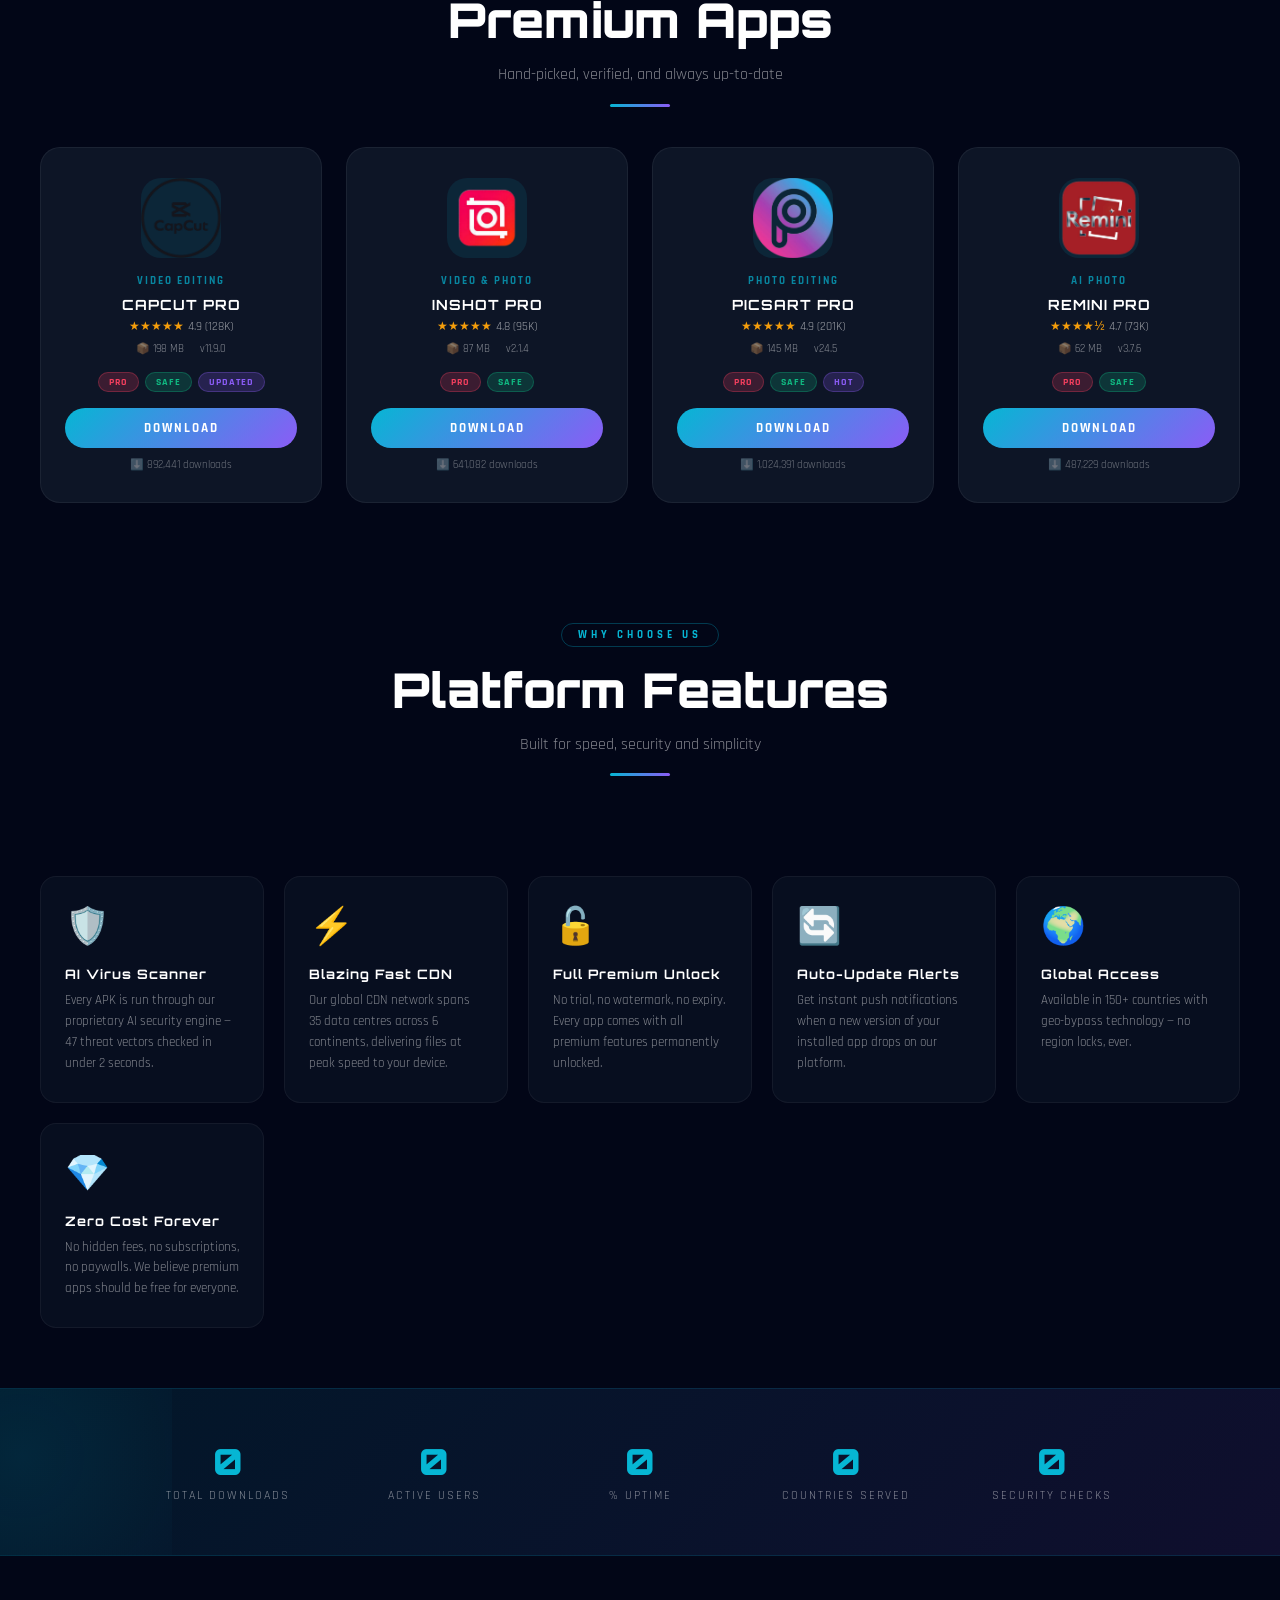
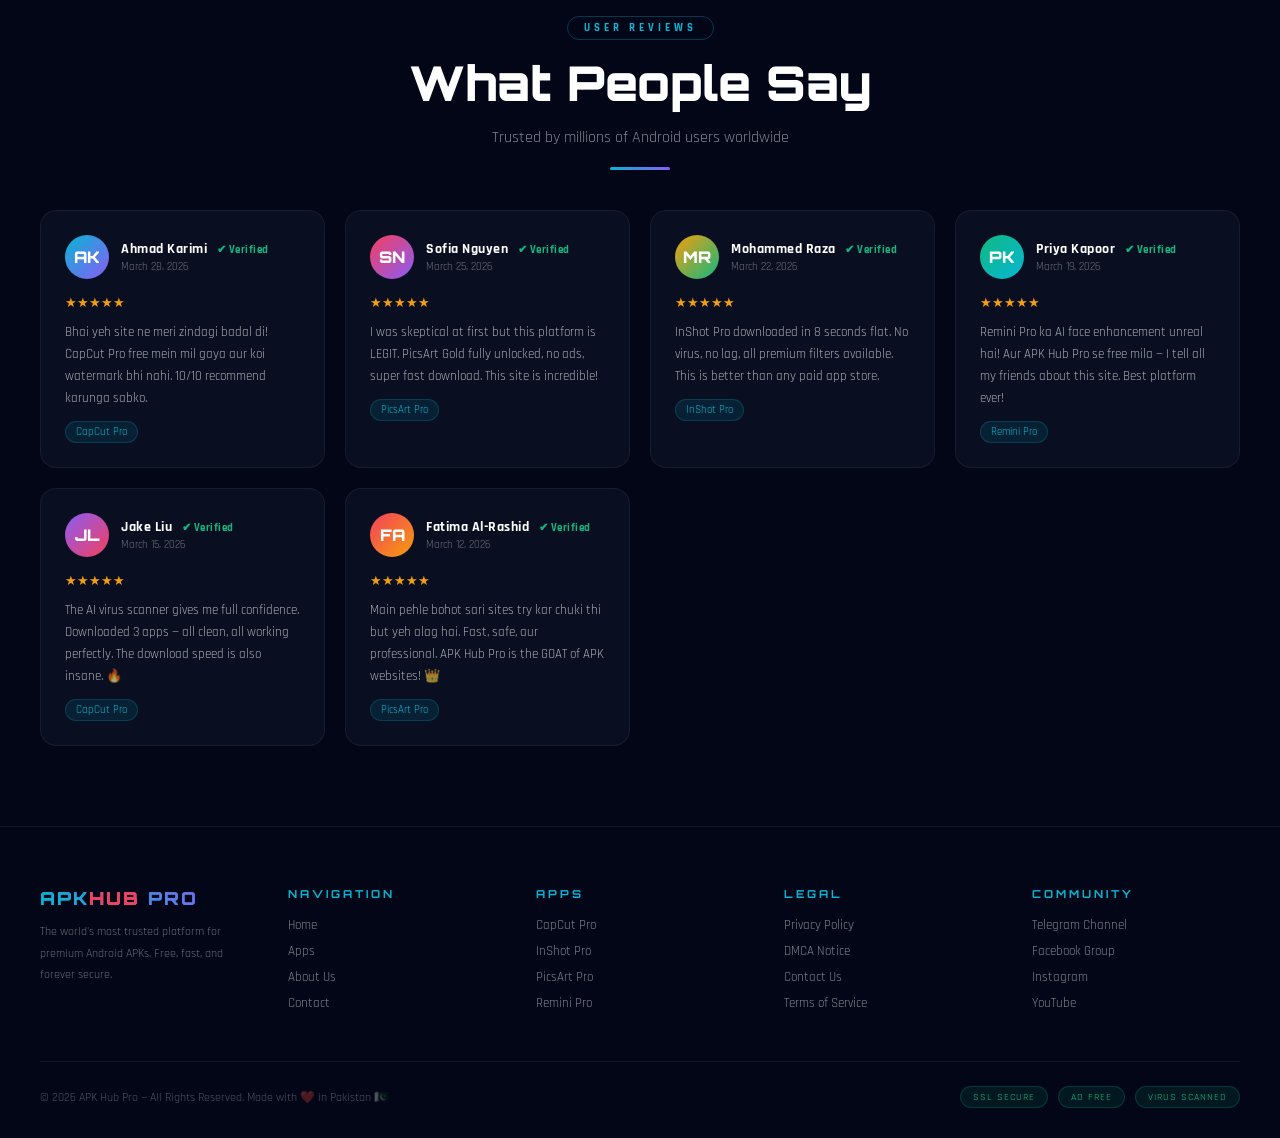
==== commit f2d38432: "Update index.html" ====
--- a/index.html
+++ b/index.html
@@ -408,7 +408,9 @@
         <span class="badge badge-safe">SAFE</span>
         <span class="badge badge-new">UPDATED</span>
       </div>
-      <a href="page/capcut.html">CapCut Pro</a>
+      <a href="page/capcut.html" class="btn-view">
+  Download
+      </a>
       <div class="download-count">⬇️ 892,441 downloads</div>
     </div>
 
@@ -430,7 +432,9 @@
         <span class="badge badge-pro">PRO</span>
         <span class="badge badge-safe">SAFE</span>
       </div>
-      <a class="btn-view" href="page/inshot.html">View App 📥</a>
+      <a href="page/inshot.html" class="btn-view">
+  Download
+      </a>
       <div class="download-count">⬇️ 641,082 downloads</div>
     </div>
 
@@ -453,7 +457,9 @@
         <span class="badge badge-safe">SAFE</span>
         <span class="badge badge-new">HOT</span>
       </div>
-      <a class="btn-view" href="page/picsart.html">View App 📥</a>
+      <a href="page/picsart.html" class="btn-view">
+  Download
+      </a>
       <div class="download-count">⬇️ 1,024,391 downloads</div>
     </div>
 
@@ -475,7 +481,9 @@
         <span class="badge badge-pro">PRO</span>
         <span class="badge badge-safe">SAFE</span>
       </div>
-      <a class="btn-view" href="page/remini.html">View App 📥</a>
+      <a href="page/remini.html" class="btn-view">
+  Download
+</a>
       <div class="download-count">⬇️ 487,229 downloads</div>
     </div>
 
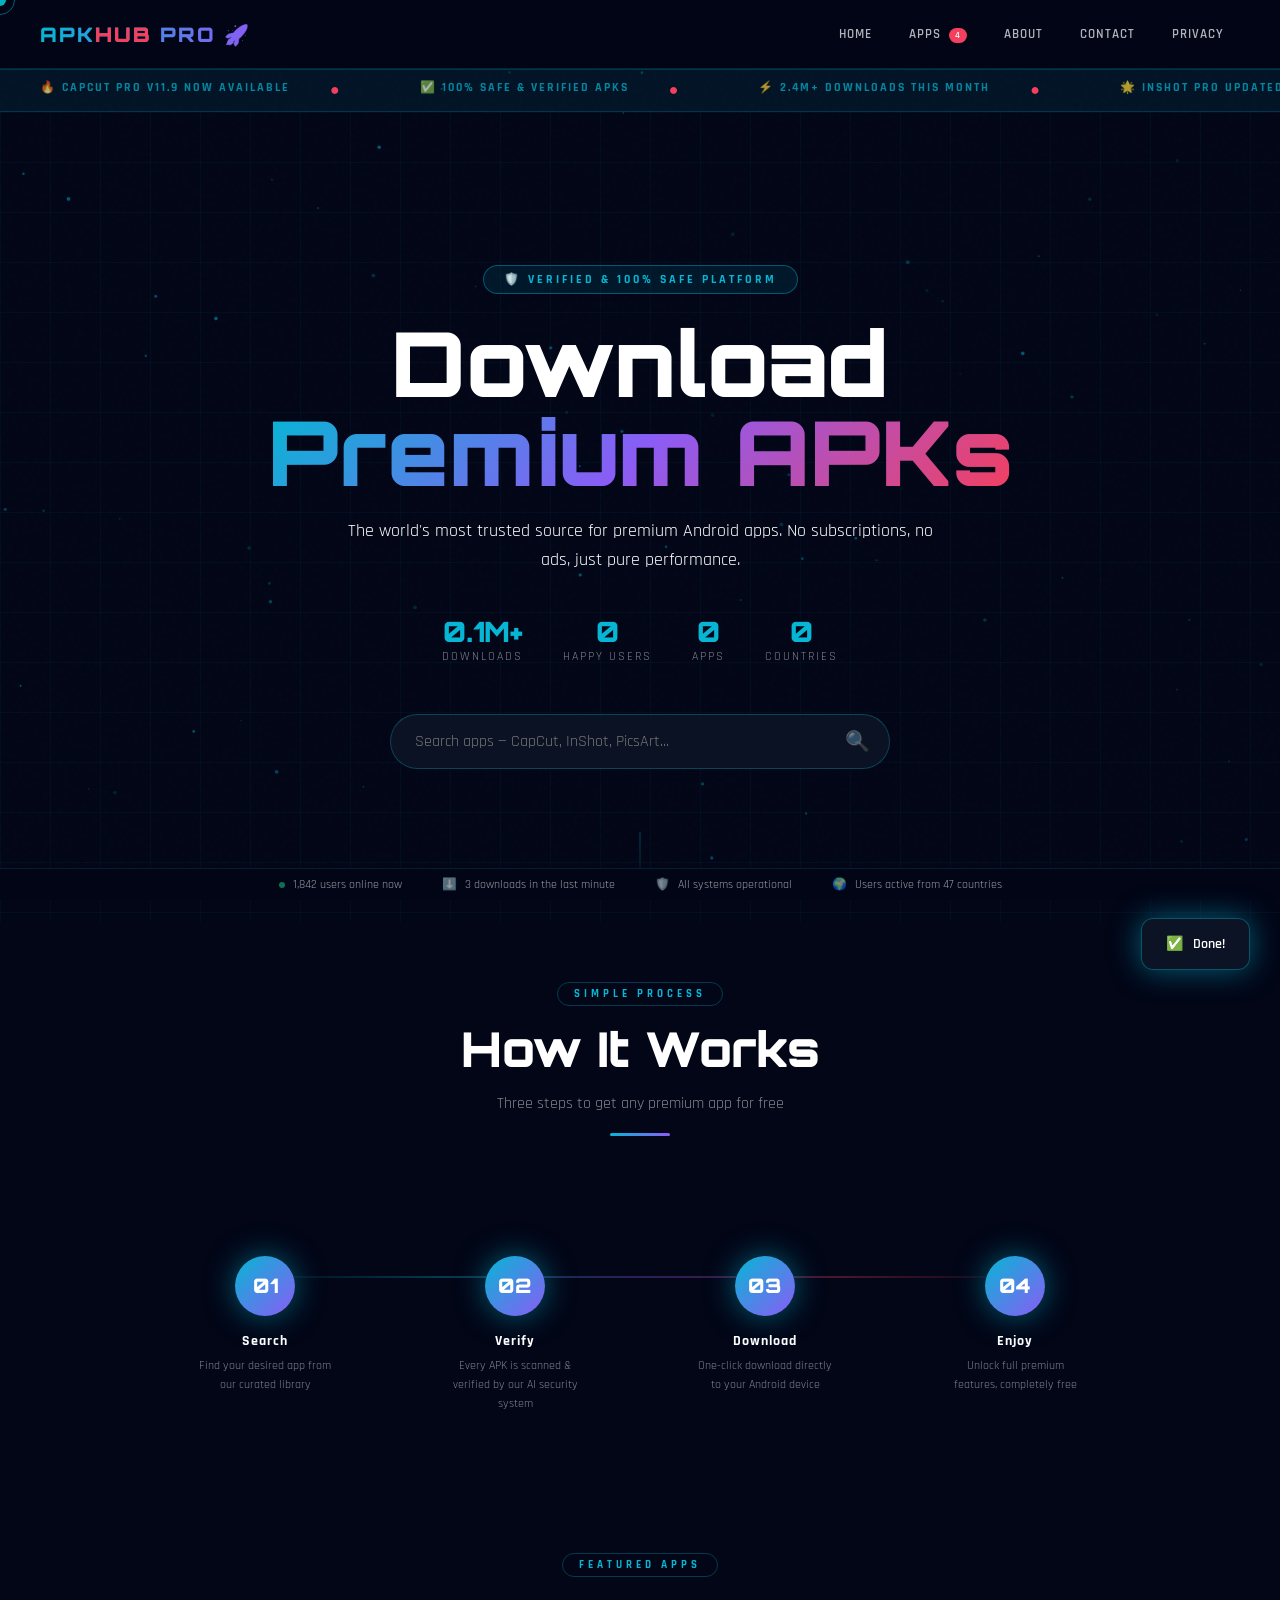
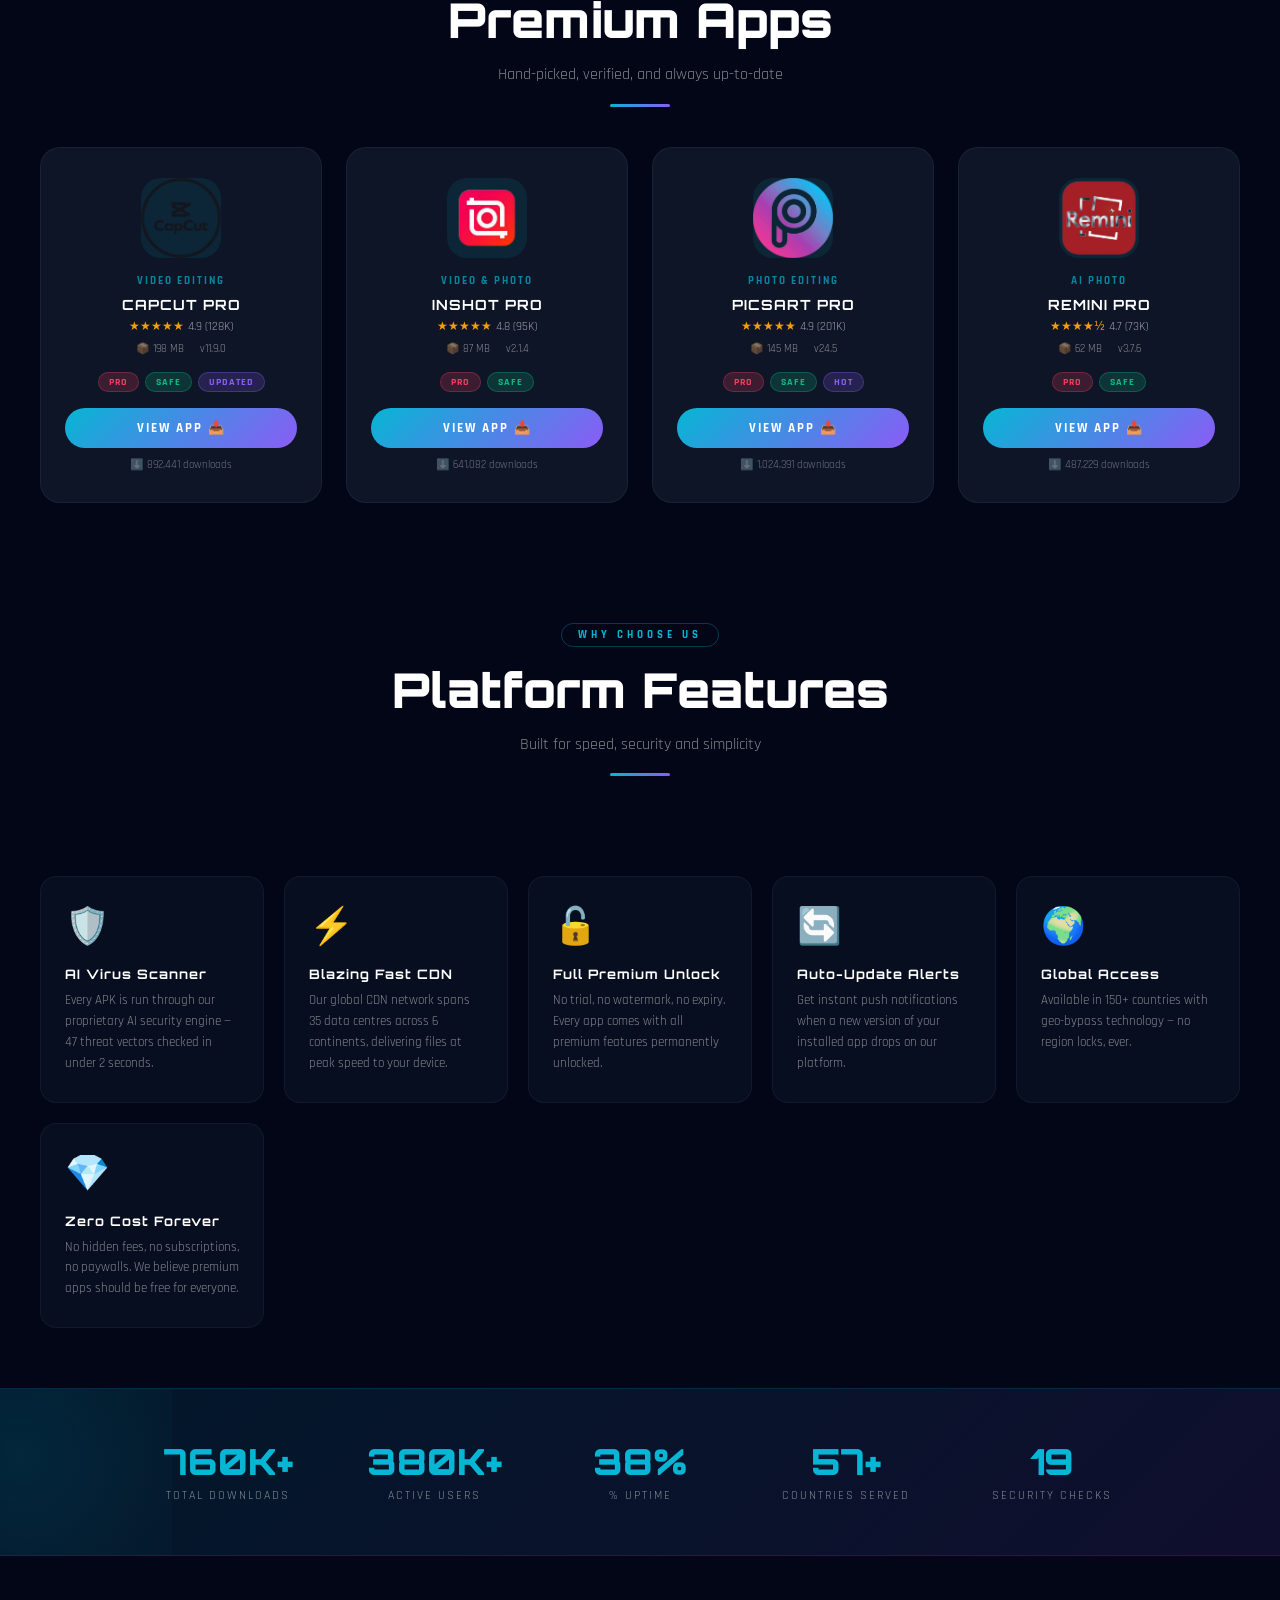
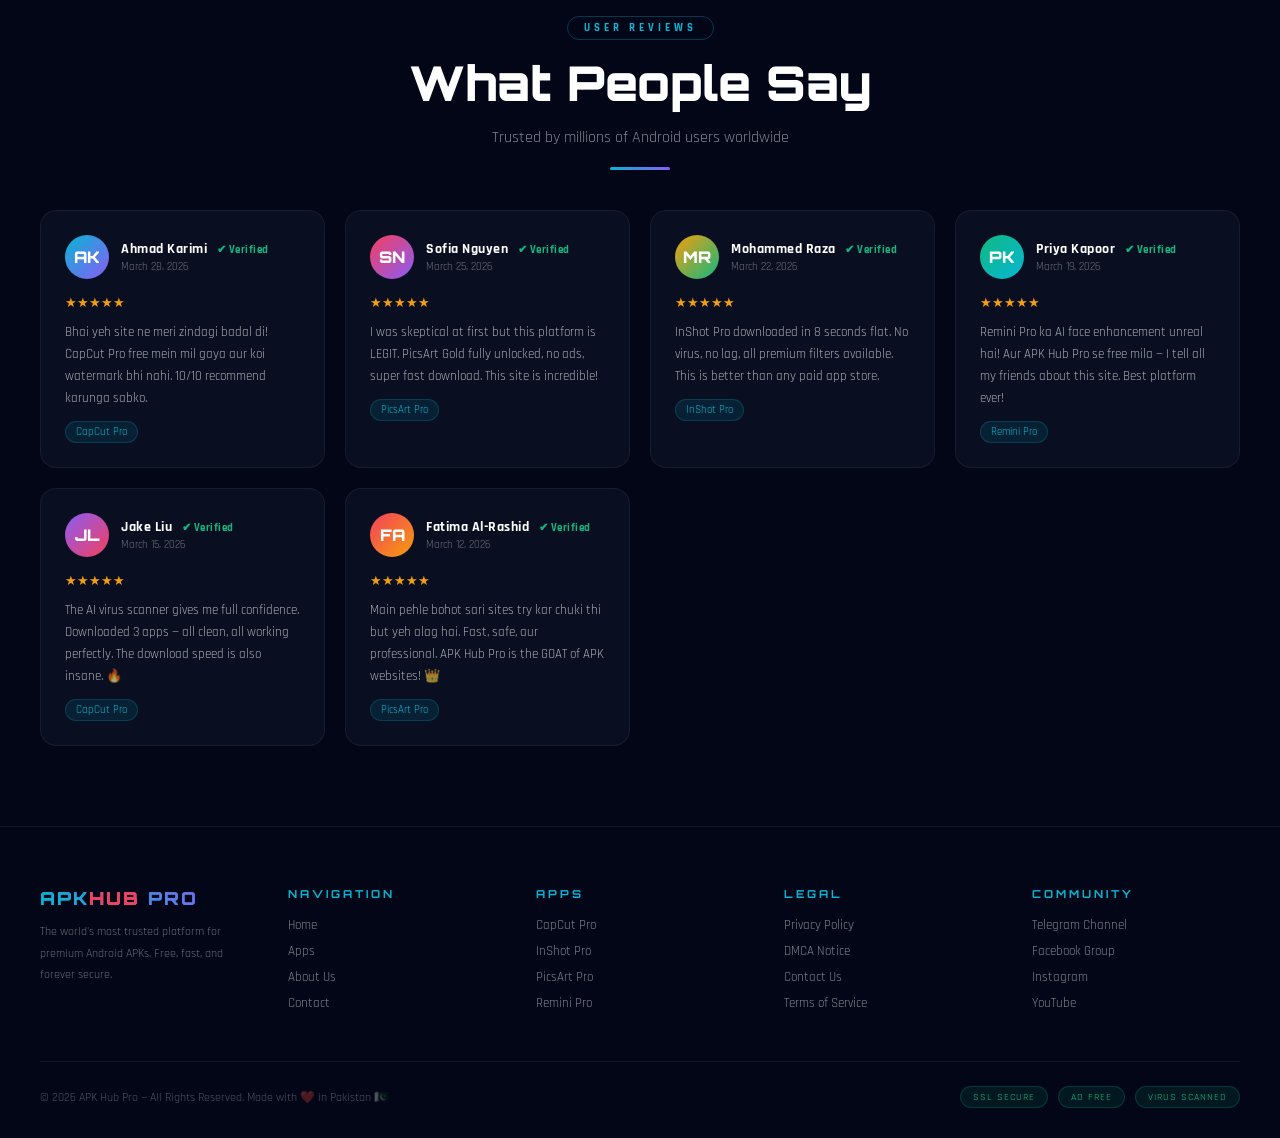
==== commit e5e0c40a: "Add files via upload" ====
--- a/index.html
+++ b/index.html
@@ -408,9 +408,7 @@
         <span class="badge badge-safe">SAFE</span>
         <span class="badge badge-new">UPDATED</span>
       </div>
-      <a href="page/capcut.html" class="btn-view">
-  Download
-      </a>
+      <button class="btn-view" onclick="openModal('capcut')">View App 📥</button>
       <div class="download-count">⬇️ 892,441 downloads</div>
     </div>
 
@@ -432,9 +430,7 @@
         <span class="badge badge-pro">PRO</span>
         <span class="badge badge-safe">SAFE</span>
       </div>
-      <a href="page/inshot.html" class="btn-view">
-  Download
-      </a>
+      <button class="btn-view" onclick="openModal('inshot')">View App 📥</button>
       <div class="download-count">⬇️ 641,082 downloads</div>
     </div>
 
@@ -457,9 +453,7 @@
         <span class="badge badge-safe">SAFE</span>
         <span class="badge badge-new">HOT</span>
       </div>
-      <a href="page/picsart.html" class="btn-view">
-  Download
-      </a>
+      <button class="btn-view" onclick="openModal('picsart')">View App 📥</button>
       <div class="download-count">⬇️ 1,024,391 downloads</div>
     </div>
 
@@ -481,9 +475,7 @@
         <span class="badge badge-pro">PRO</span>
         <span class="badge badge-safe">SAFE</span>
       </div>
-      <a href="page/remini.html" class="btn-view">
-  Download
-</a>
+      <button class="btn-view" onclick="openModal('remini')">View App 📥</button>
       <div class="download-count">⬇️ 487,229 downloads</div>
     </div>
 
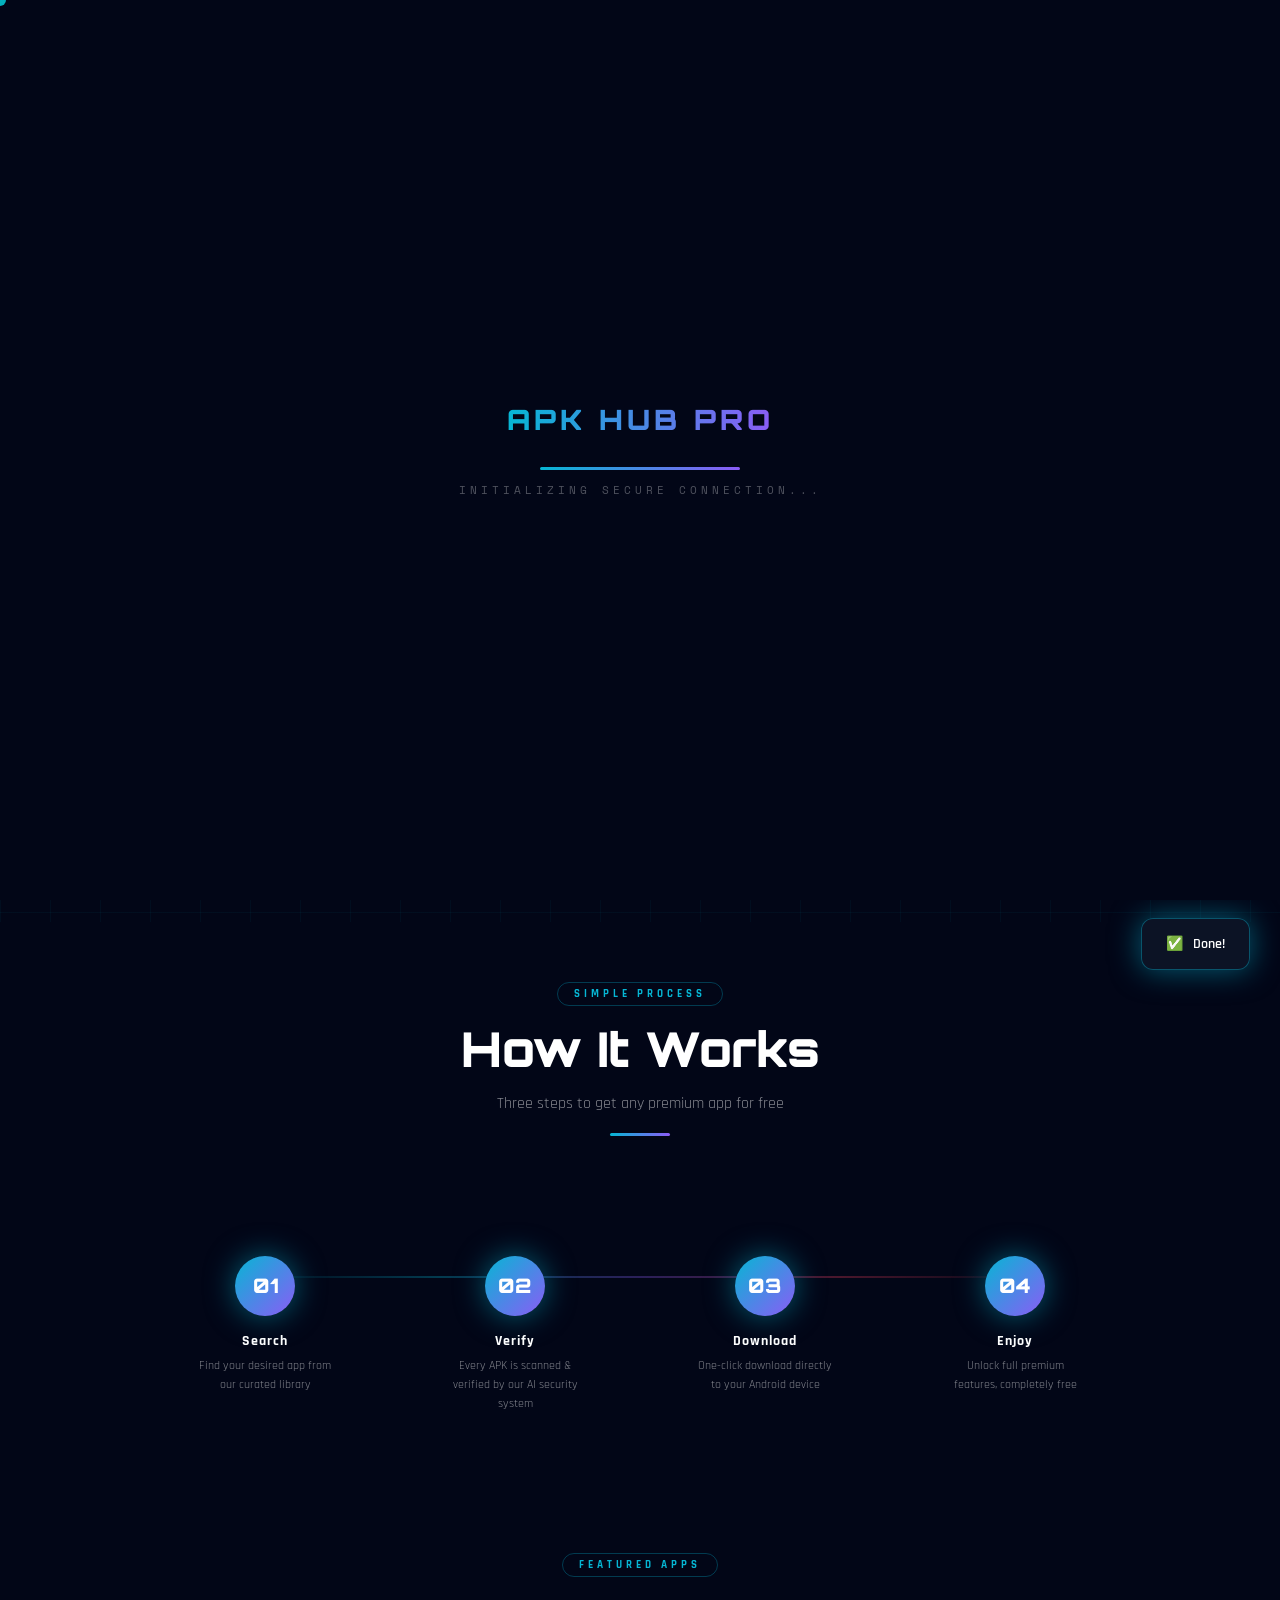
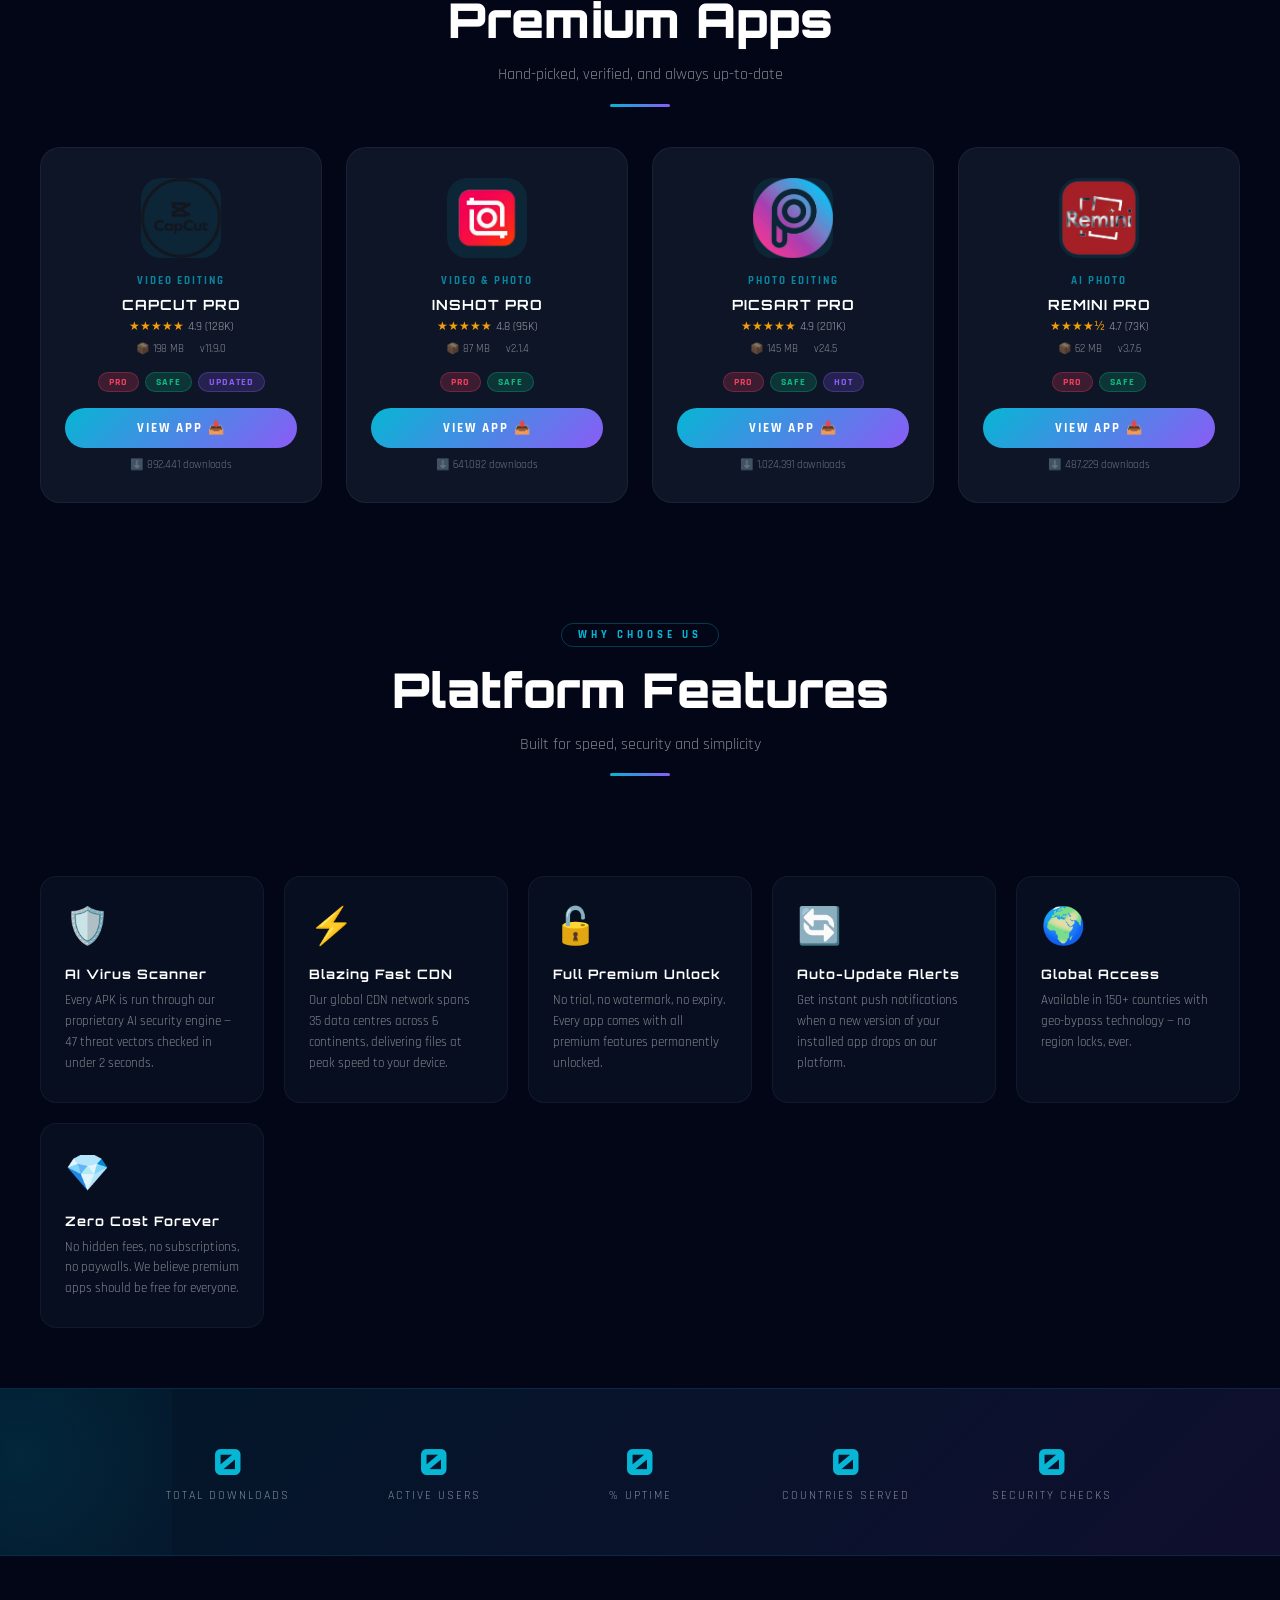
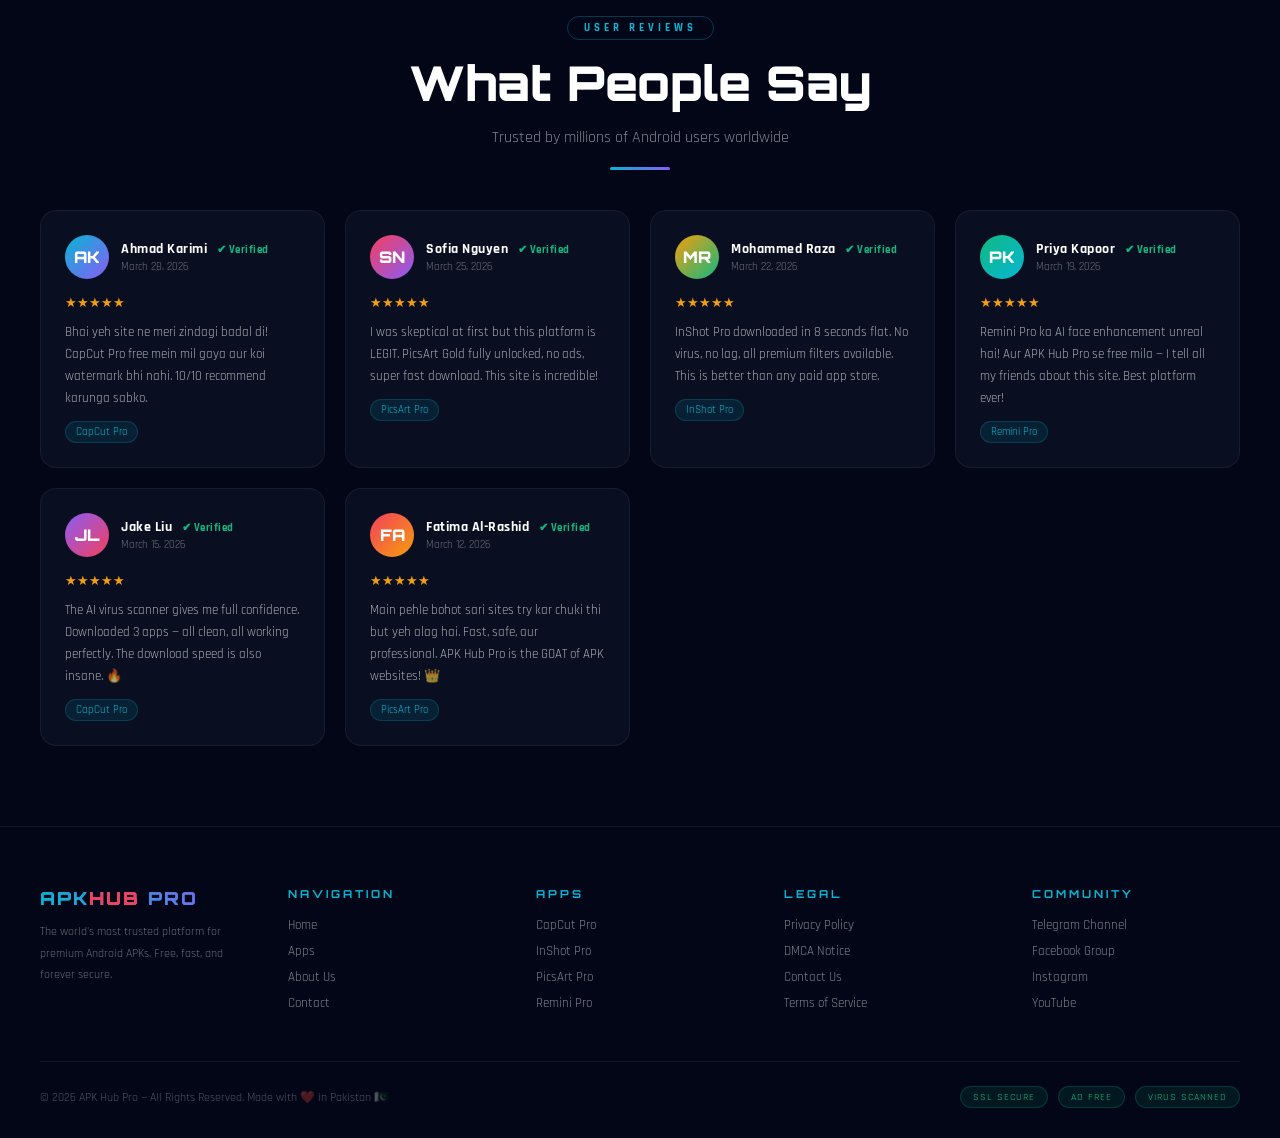
==== commit a1a74183: "Update index.html" ====
--- a/index.html
+++ b/index.html
@@ -783,193 +783,349 @@
 <div class="toast" id="toast"><span class="toast-icon">✅</span><span id="toast-msg">Done!</span></div>
 
 <script>
+
 // ===================== LOADER =====================
-window.addEventListener('load',()=>{
-  setTimeout(()=>{document.getElementById('loader').classList.add('done')},2000);
+window.addEventListener('load', function() {
+  setTimeout(function() {
+    var loader = document.getElementById('loader');
+    if (loader) loader.classList.add('done');
+  }, 2000);
 });
 
 // ===================== CURSOR =====================
-const cursor=document.getElementById('cursor');
-const trail=document.getElementById('cursorTrail');
-document.addEventListener('mousemove',e=>{
-  cursor.style.left=e.clientX+'px';cursor.style.top=e.clientY+'px';
-  setTimeout(()=>{trail.style.left=e.clientX+'px';trail.style.top=e.clientY+'px'},80);
-});
+var cursor = document.getElementById('cursor');
+var trail = document.getElementById('cursorTrail');
+if (cursor && trail) {
+  document.addEventListener('mousemove', function(e) {
+    cursor.style.left = e.clientX + 'px';
+    cursor.style.top = e.clientY + 'px';
+    setTimeout(function() {
+      trail.style.left = e.clientX + 'px';
+      trail.style.top = e.clientY + 'px';
+    }, 80);
+  });
+}
 
 // ===================== PARTICLES =====================
-const canvas=document.getElementById('particles-bg');
-const ctx=canvas.getContext('2d');
-let W,H,particles=[];
-function resize(){W=canvas.width=window.innerWidth;H=canvas.height=window.innerHeight}
-resize();window.addEventListener('resize',resize);
-class Particle{
-  constructor(){this.reset()}
-  reset(){this.x=Math.random()*W;this.y=Math.random()*H;this.r=Math.random()*1.5+0.5;this.vx=(Math.random()-0.5)*0.3;this.vy=(Math.random()-0.5)*0.3;this.alpha=Math.random()*0.4+0.1}
-  update(){this.x+=this.vx;this.y+=this.vy;if(this.x<0||this.x>W||this.y<0||this.y>H)this.reset()}
-  draw(){ctx.beginPath();ctx.arc(this.x,this.y,this.r,0,Math.PI*2);ctx.fillStyle=`rgba(6,182,212,${this.alpha})`;ctx.fill()}
-}
-for(let i=0;i<80;i++)particles.push(new Particle());
-function animParticles(){
-  ctx.clearRect(0,0,W,H);
-  particles.forEach(p=>{p.update();p.draw()});
-  // lines
-  for(let i=0;i<particles.length;i++){
-    for(let j=i+1;j<particles.length;j++){
-      const d=Math.hypot(particles[i].x-particles[j].x,particles[i].y-particles[j].y);
-      if(d<120){ctx.beginPath();ctx.moveTo(particles[i].x,particles[i].y);ctx.lineTo(particles[j].x,particles[j].y);ctx.strokeStyle=`rgba(6,182,212,${0.08*(1-d/120)})`;ctx.lineWidth=0.5;ctx.stroke()}
+var canvas = document.getElementById('particles-bg');
+if (canvas) {
+  var ctx = canvas.getContext('2d');
+  var W, H, particles = [];
+
+  function resizeCanvas() {
+    W = canvas.width = window.innerWidth;
+    H = canvas.height = window.innerHeight;
+  }
+  resizeCanvas();
+  window.addEventListener('resize', resizeCanvas);
+
+  function Particle() { this.reset(); }
+  Particle.prototype.reset = function() {
+    this.x = Math.random() * W;
+    this.y = Math.random() * H;
+    this.r = Math.random() * 1.5 + 0.5;
+    this.vx = (Math.random() - 0.5) * 0.3;
+    this.vy = (Math.random() - 0.5) * 0.3;
+    this.alpha = Math.random() * 0.4 + 0.1;
+  };
+  Particle.prototype.update = function() {
+    this.x += this.vx;
+    this.y += this.vy;
+    if (this.x < 0 || this.x > W || this.y < 0 || this.y > H) this.reset();
+  };
+  Particle.prototype.draw = function() {
+    ctx.beginPath();
+    ctx.arc(this.x, this.y, this.r, 0, Math.PI * 2);
+    ctx.fillStyle = 'rgba(6,182,212,' + this.alpha + ')';
+    ctx.fill();
+  };
+
+  for (var i = 0; i < 80; i++) particles.push(new Particle());
+
+  function animParticles() {
+    ctx.clearRect(0, 0, W, H);
+    for (var i = 0; i < particles.length; i++) {
+      particles[i].update();
+      particles[i].draw();
+    }
+    for (var i = 0; i < particles.length; i++) {
+      for (var j = i + 1; j < particles.length; j++) {
+        var dx = particles[i].x - particles[j].x;
+        var dy = particles[i].y - particles[j].y;
+        var d = Math.sqrt(dx*dx + dy*dy);
+        if (d < 120) {
+          ctx.beginPath();
+          ctx.moveTo(particles[i].x, particles[i].y);
+          ctx.lineTo(particles[j].x, particles[j].y);
+          ctx.strokeStyle = 'rgba(6,182,212,' + (0.08 * (1 - d/120)) + ')';
+          ctx.lineWidth = 0.5;
+          ctx.stroke();
+        }
+      }
+    }
+    requestAnimationFrame(animParticles);
+  }
+  animParticles();
+}
+
+// ===================== SEARCH =====================
+var searchInput = document.getElementById('search');
+if (searchInput) {
+  searchInput.addEventListener('keyup', function() {
+    var filter = this.value.toLowerCase();
+    var cards = document.querySelectorAll('.app-card');
+    for (var i = 0; i < cards.length; i++) {
+      var text = cards[i].innerText.toLowerCase();
+      cards[i].style.display = text.includes(filter) ? 'block' : 'none';
+    }
+  });
+}
+
+// ===================== PAGE ROUTING =====================
+function showPage(id) {
+  var pages = document.querySelectorAll('.page');
+  for (var i = 0; i < pages.length; i++) {
+    pages[i].classList.remove('active');
+  }
+  var target = document.getElementById('page-' + id);
+  if (target) target.classList.add('active');
+  window.scrollTo({ top: 0, behavior: 'smooth' });
+  setTimeout(triggerReveals, 100);
+}
+
+function scrollToApps() {
+  setTimeout(function() {
+    var el = document.getElementById('apps-section');
+    if (el) el.scrollIntoView({ behavior: 'smooth' });
+  }, 200);
+}
+
+// ===================== REVEAL ON SCROLL =====================
+function triggerReveals() {
+  var els = document.querySelectorAll('.reveal, .reveal-left, .reveal-right');
+  for (var i = 0; i < els.length; i++) {
+    var rect = els[i].getBoundingClientRect();
+    if (rect.top < window.innerHeight - 60) {
+      els[i].classList.add('visible');
     }
   }
-  requestAnimationFrame(animParticles);
-}
-animParticles();
-
-// ===================== SEARCH =====================
-document.getElementById('search').addEventListener('keyup',function(){
-  const f=this.value.toLowerCase();
-  document.querySelectorAll('.app-card').forEach(c=>{
-    c.style.display=c.innerText.toLowerCase().includes(f)?'block':'none';
+}
+window.addEventListener('scroll', triggerReveals);
+triggerReveals();
+
+// ===================== HERO COUNTERS =====================
+function animateHeroCounters() {
+  var targets = [
+    { id: 'cnt1', display: '2.4M+' },
+    { id: 'cnt2', display: '1.2M+' },
+    { id: 'cnt3', display: '4+' },
+    { id: 'cnt4', display: '150+' }
+  ];
+  targets.forEach(function(t, i) {
+    setTimeout(function() {
+      var el = document.getElementById(t.id);
+      if (!el) return;
+      var num = parseFloat(t.display);
+      var suffix = t.display.replace(/[0-9.]/g, '');
+      var cur = 0, step = num / 40;
+      var iv = setInterval(function() {
+        cur += step;
+        if (cur >= num) { cur = num; clearInterval(iv); }
+        el.textContent = (cur % 1 === 0 ? Math.floor(cur) : cur.toFixed(1)) + suffix;
+      }, 40);
+    }, i * 200 + 2100);
   });
+}
+animateHeroCounters();
+
+// ===================== STATS COUNTERS =====================
+function animCount(el) {
+  var target = parseInt(el.getAttribute('data-target'));
+  var cur = 0, step = Math.ceil(target / 60);
+  el.setAttribute('data-counted', '1');
+  var iv = setInterval(function() {
+    cur += step;
+    if (cur >= target) { cur = target; clearInterval(iv); }
+    if (cur >= 1000000) {
+      el.textContent = (cur / 1000000).toFixed(1) + 'M+';
+    } else if (cur >= 1000) {
+      el.textContent = Math.floor(cur / 1000) + 'K+';
+    } else if (target === 99) {
+      el.textContent = cur + '%';
+    } else if (target === 150) {
+      el.textContent = cur + '+';
+    } else {
+      el.textContent = cur;
+    }
+  }, 30);
+}
+
+if (typeof IntersectionObserver !== 'undefined') {
+  var statObs = new IntersectionObserver(function(entries) {
+    entries.forEach(function(e) {
+      if (e.isIntersecting && !e.target.getAttribute('data-counted')) {
+        animCount(e.target);
+      }
+    });
+  }, { threshold: 0.3 });
+  document.querySelectorAll('.stat-item .num').forEach(function(n) {
+    statObs.observe(n);
+  });
+}
+
+// ===================== APP DATA =====================
+// ⬇️ PUT YOUR MEDIAFIRE LINKS HERE ⬇️
+var appData = {
+  capcut: {
+    icon: '🎬',
+    title: 'CapCut Pro',
+    ver: 'v11.9.0',
+    size: '198 MB',
+    date: 'Apr 1, 2026',
+    rating: '⭐ 4.9',
+    desc: 'CapCut Pro gives you all premium filters, effects, auto-captions, AI background removal, chroma key, and multi-layer editing. No watermark. No export limit. Used by 600M+ creators.',
+    url: 'page/capcut.html'   // ← This is correct — goes to your capcut.html page
+  },
+  inshot: {
+    icon: '✂️',
+    title: 'InShot Pro',
+    ver: 'v2.1.4',
+    size: '87 MB',
+    date: 'Mar 29, 2026',
+    rating: '⭐ 4.8',
+    desc: 'InShot Pro removes all watermarks and unlocks every premium filter, transition, music track, and video speed control. Perfect for Instagram Reels, TikTok, and YouTube Shorts.',
+    url: 'page/inshot.html'
+  },
+  picsart: {
+    icon: '🎨',
+    title: 'PicsArt Gold',
+    ver: 'v24.5.0',
+    size: '145 MB',
+    date: 'Mar 25, 2026',
+    rating: '⭐ 4.9',
+    desc: 'PicsArt Gold fully unlocked gives you 60,000+ stickers, AI-powered tools, premium templates, background remover, and the full effects library. Zero ads, full creative freedom.',
+    url: 'page/picsart.html'
+  },
+  remini: {
+    icon: '✨',
+    title: 'Remini Pro',
+    ver: 'v3.7.6',
+    size: '62 MB',
+    date: 'Mar 20, 2026',
+    rating: '⭐ 4.7',
+    desc: 'Remini Pro uses advanced AI to restore, enhance, and upscale any photo. Remove blur, restore old photos, generate HD portraits, and enhance face details with stunning clarity.',
+    url: 'page/remini.html'
+  }
+};
+
+var currentApp = null;
+
+// ===================== OPEN MODAL =====================
+function openModal(id) {
+  var d = appData[id];
+  if (!d) { alert('App not found: ' + id); return; }
+  currentApp = d;
+
+  document.getElementById('modal-icon').textContent = d.icon;
+  document.getElementById('modal-title').textContent = d.title;
+  document.getElementById('modal-ver').textContent = d.ver;
+  document.getElementById('modal-size').textContent = d.size;
+  document.getElementById('modal-date').textContent = d.date;
+  document.getElementById('modal-rating').textContent = d.rating;
+  document.getElementById('modal-desc').textContent = d.desc;
+
+  var btn = document.getElementById('modal-btn');
+  btn.textContent = '⬇️ VIEW & DOWNLOAD — FREE';
+  btn.disabled = false;
+
+  var pb = document.getElementById('progress-bar');
+  var pf = document.getElementById('progress-fill');
+  if (pb) pb.style.display = 'none';
+  if (pf) pf.style.width = '0';
+
+  document.getElementById('modal').classList.add('open');
+}
+
+// ===================== CLOSE MODAL =====================
+function closeModal() {
+  document.getElementById('modal').classList.remove('open');
+}
+
+// Click outside modal to close
+document.getElementById('modal').addEventListener('click', function(e) {
+  if (e.target === this) closeModal();
 });
 
-// ===================== PAGE ROUTING =====================
-function showPage(id){
-  document.querySelectorAll('.page').forEach(p=>p.classList.remove('active'));
-  document.getElementById('page-'+id).classList.add('active');
-  window.scrollTo({top:0,behavior:'smooth'});
-  // re-trigger reveals
-  setTimeout(triggerReveals,100);
-}
-function scrollToApps(){
-  setTimeout(()=>{
-    const el=document.getElementById('apps-section');
-    if(el)el.scrollIntoView({behavior:'smooth'});
-  },200);
-}
-
-// ===================== REVEAL ON SCROLL =====================
-function triggerReveals(){
-  document.querySelectorAll('.reveal,.reveal-left,.reveal-right').forEach(el=>{
-    const r=el.getBoundingClientRect();
-    if(r.top<window.innerHeight-60)el.classList.add('visible');
-  });
-}
-window.addEventListener('scroll',triggerReveals);
-triggerReveals();
-
-// ===================== HERO COUNTER ANIM =====================
-function animateHeroCounters(){
-  const targets=[{id:'cnt1',val:'2.4M+'},{id:'cnt2',val:'1.2M+'},{id:'cnt3',val:'4+'},{id:'cnt4',val:'150+'}];
-  targets.forEach((t,i)=>{
-    setTimeout(()=>{
-      let nums=t.val.replace(/[^0-9.]/g,'');
-      let suffix=t.val.replace(/[0-9.]/g,'');
-      let n=parseFloat(nums),cur=0,step=n/40;
-      const el=document.getElementById(t.id);
-      const iv=setInterval(()=>{
-        cur+=step;if(cur>=n){cur=n;clearInterval(iv)}
-        el.textContent=(cur%1===0?cur:cur.toFixed(1))+suffix;
-      },40);
-    },i*200+2100);
-  });
-}
-animateHeroCounters();
-
-// ===================== STATS COUNTER =====================
-function animCount(el){
-  const target=parseInt(el.dataset.target);
-  let cur=0,step=Math.ceil(target/60);
-  const iv=setInterval(()=>{
-    cur+=step;if(cur>=target){cur=target;clearInterval(iv)}
-    el.textContent=cur>=1000?(cur>=1000000?(cur/1000000).toFixed(1)+'M+':(cur/1000).toFixed(0)+'K+'):cur+(el.dataset.target==='99'?'%':el.dataset.target==='150'?'+':'');
-  },30);
-  el.dataset.counted='1';
-}
-const statObs=new IntersectionObserver(entries=>{
-  entries.forEach(e=>{
-    if(e.isIntersecting&&!e.target.dataset.counted)animCount(e.target);
-  });
-},{threshold:0.3});
-document.querySelectorAll('.stat-item .num').forEach(n=>statObs.observe(n));
-
-// ===================== MODAL DATA =====================
-const appData={
-  capcut:{icon:'🎬',title:'CapCut Pro',ver:'v11.9.0',size:'198 MB',date:'Apr 1, 2026',rating:'⭐ 4.9',desc:'CapCut Pro unlocked gives you access to all premium filters, effects, auto-captions, background removal, chroma key, and multi-layer editing. No watermark, no export limit. The #1 video editing app used by 600M+ creators worldwide.',url:'page/capcut.html'},
-  inshot:{icon:'✂️',title:'InShot Pro',ver:'v2.1.4',size:'87 MB',date:'Mar 29, 2026',rating:'⭐ 4.8',desc:'InShot Pro removes all watermarks and unlocks every premium filter, transition, music track, and video speed control. Perfect for Instagram Reels, TikTok, and YouTube Shorts creators.',url:'page/inshot.html'},
-  picsart:{icon:'🎨',title:'PicsArt Gold',ver:'v24.5.0',size:'145 MB',date:'Mar 25, 2026',rating:'⭐ 4.9',desc:'PicsArt Gold fully unlocked gives you access to 60,000+ stickers, AI-powered tools, premium templates, background remover, and the full effects library. Zero ads, full creative freedom.',url:'page/picsart.html'},
-  remini:{icon:'✨',title:'Remini Pro',ver:'v3.7.6',size:'62 MB',date:'Mar 20, 2026',rating:'⭐ 4.7',desc:'Remini Pro uses advanced AI to restore, enhance, and upscale any photo. Remove blur, restore old photos, generate HD portraits, and enhance face details with stunning clarity.',url:'page/remini.html'},
-};
-let currentApp=null;
-function openModal(id){
-  const d=appData[id];currentApp=d;
-  document.getElementById('modal-icon').textContent=d.icon;
-  document.getElementById('modal-title').textContent=d.title;
-  document.getElementById('modal-ver').textContent=d.ver;
-  document.getElementById('modal-size').textContent=d.size;
-  document.getElementById('modal-date').textContent=d.date;
-  document.getElementById('modal-rating').textContent=d.rating;
-  document.getElementById('modal-desc').textContent=d.desc;
-  document.getElementById('modal-btn').textContent='⬇️ DOWNLOAD NOW — FREE';
-  document.getElementById('modal-btn').disabled=false;
-  document.getElementById('progress-bar').style.display='none';
-  document.getElementById('progress-fill').style.width='0';
-  document.getElementById('modal').classList.add('open');
-}
-function closeModal(){document.getElementById('modal').classList.remove('open')}
-document.getElementById('modal').addEventListener('click',function(e){if(e.target===this)closeModal()});
-
-function fakeDownload(){
-  const btn=document.getElementById('modal-btn');
-  const pb=document.getElementById('progress-bar');
-  const pf=document.getElementById('progress-fill');
-  btn.textContent='🔄 Preparing Download...';
-  btn.disabled=true;
-  pb.style.display='block';
-  let w=0;
-  const iv=setInterval(()=>{
-    w+=Math.random()*4+1;
-    if(w>=100){w=100;clearInterval(iv);
-      setTimeout(()=>{
+// ===================== FAKE DOWNLOAD (goes to app page) =====================
+function fakeDownload() {
+  var btn = document.getElementById('modal-btn');
+  var pb = document.getElementById('progress-bar');
+  var pf = document.getElementById('progress-fill');
+
+  btn.textContent = '🔄 Loading...';
+  btn.disabled = true;
+  if (pb) pb.style.display = 'block';
+
+  var w = 0;
+  var iv = setInterval(function() {
+    w += Math.random() * 5 + 2;
+    if (w >= 100) {
+      w = 100;
+      clearInterval(iv);
+      if (pf) pf.style.width = '100%';
+      btn.textContent = '✅ Opening Page...';
+      setTimeout(function() {
         closeModal();
-        showToast('✅ Redirecting to download page...');
-        setTimeout(()=>{if(currentApp)window.location.href=currentApp.url},1000);
-      },400);
+        showToast('✅ Opening download page...');
+        setTimeout(function() {
+          if (currentApp) window.location.href = currentApp.url;
+        }, 800);
+      }, 300);
+      return;
     }
-    pf.style.width=w+'%';
-    btn.textContent=`⬇️ Downloading... ${Math.floor(w)}%`;
-  },80);
+    if (pf) pf.style.width = w + '%';
+    btn.textContent = '⬇️ Loading... ' + Math.floor(w) + '%';
+  }, 60);
 }
 
 // ===================== TOAST =====================
-function showToast(msg,icon=''){
-  const t=document.getElementById('toast');
-  document.getElementById('toast-msg').textContent=msg;
-  t.classList.add('show');
-  setTimeout(()=>t.classList.remove('show'),3500);
+function showToast(msg) {
+  var t = document.getElementById('toast');
+  var tm = document.getElementById('toast-msg');
+  if (tm) tm.textContent = msg;
+  if (t) {
+    t.classList.add('show');
+    setTimeout(function() { t.classList.remove('show'); }, 3500);
+  }
 }
 
 // ===================== CONTACT FORM =====================
-function fakeSubmit(){
+function fakeSubmit() {
   showToast('📨 Message sent! We\'ll reply within 24 hours.');
 }
 
 // ===================== FAQ =====================
-function toggleFaq(el){
-  const ans=el.nextElementSibling;
-  const arr=el.querySelector('.faq-arr');
-  ans.classList.toggle('open');
-  arr.classList.toggle('open');
+function toggleFaq(el) {
+  var ans = el.nextElementSibling;
+  var arr = el.querySelector('.faq-arr');
+  if (ans) ans.classList.toggle('open');
+  if (arr) arr.classList.toggle('open');
 }
 
 // ===================== LIVE BAR =====================
-function updateLiveBar(){
-  const users=Math.floor(Math.random()*300+1600);
-  const dl=Math.floor(Math.random()*8+1);
-  const countries=Math.floor(Math.random()*15+40);
-  document.getElementById('live-users').textContent=`${users.toLocaleString()} users online now`;
-  document.getElementById('live-dl').textContent=`${dl} downloads in the last minute`;
-  document.getElementById('live-country').textContent=`Users active from ${countries} countries`;
-}
-setInterval(updateLiveBar,6000);
-</script>
+function updateLiveBar() {
+  var users = Math.floor(Math.random() * 300 + 1600);
+  var dl = Math.floor(Math.random() * 8 + 1);
+  var countries = Math.floor(Math.random() * 15 + 40);
+  var u = document.getElementById('live-users');
+  var d = document.getElementById('live-dl');
+  var c = document.getElementById('live-country');
+  if (u) u.textContent = users.toLocaleString() + ' users online now';
+  if (d) d.textContent = dl + ' downloads in the last minute';
+  if (c) c.textContent = 'Users active from ' + countries + ' countries';
+}
+setInterval(updateLiveBar, 6000);
+
+      </script>
 </body>
 </html>
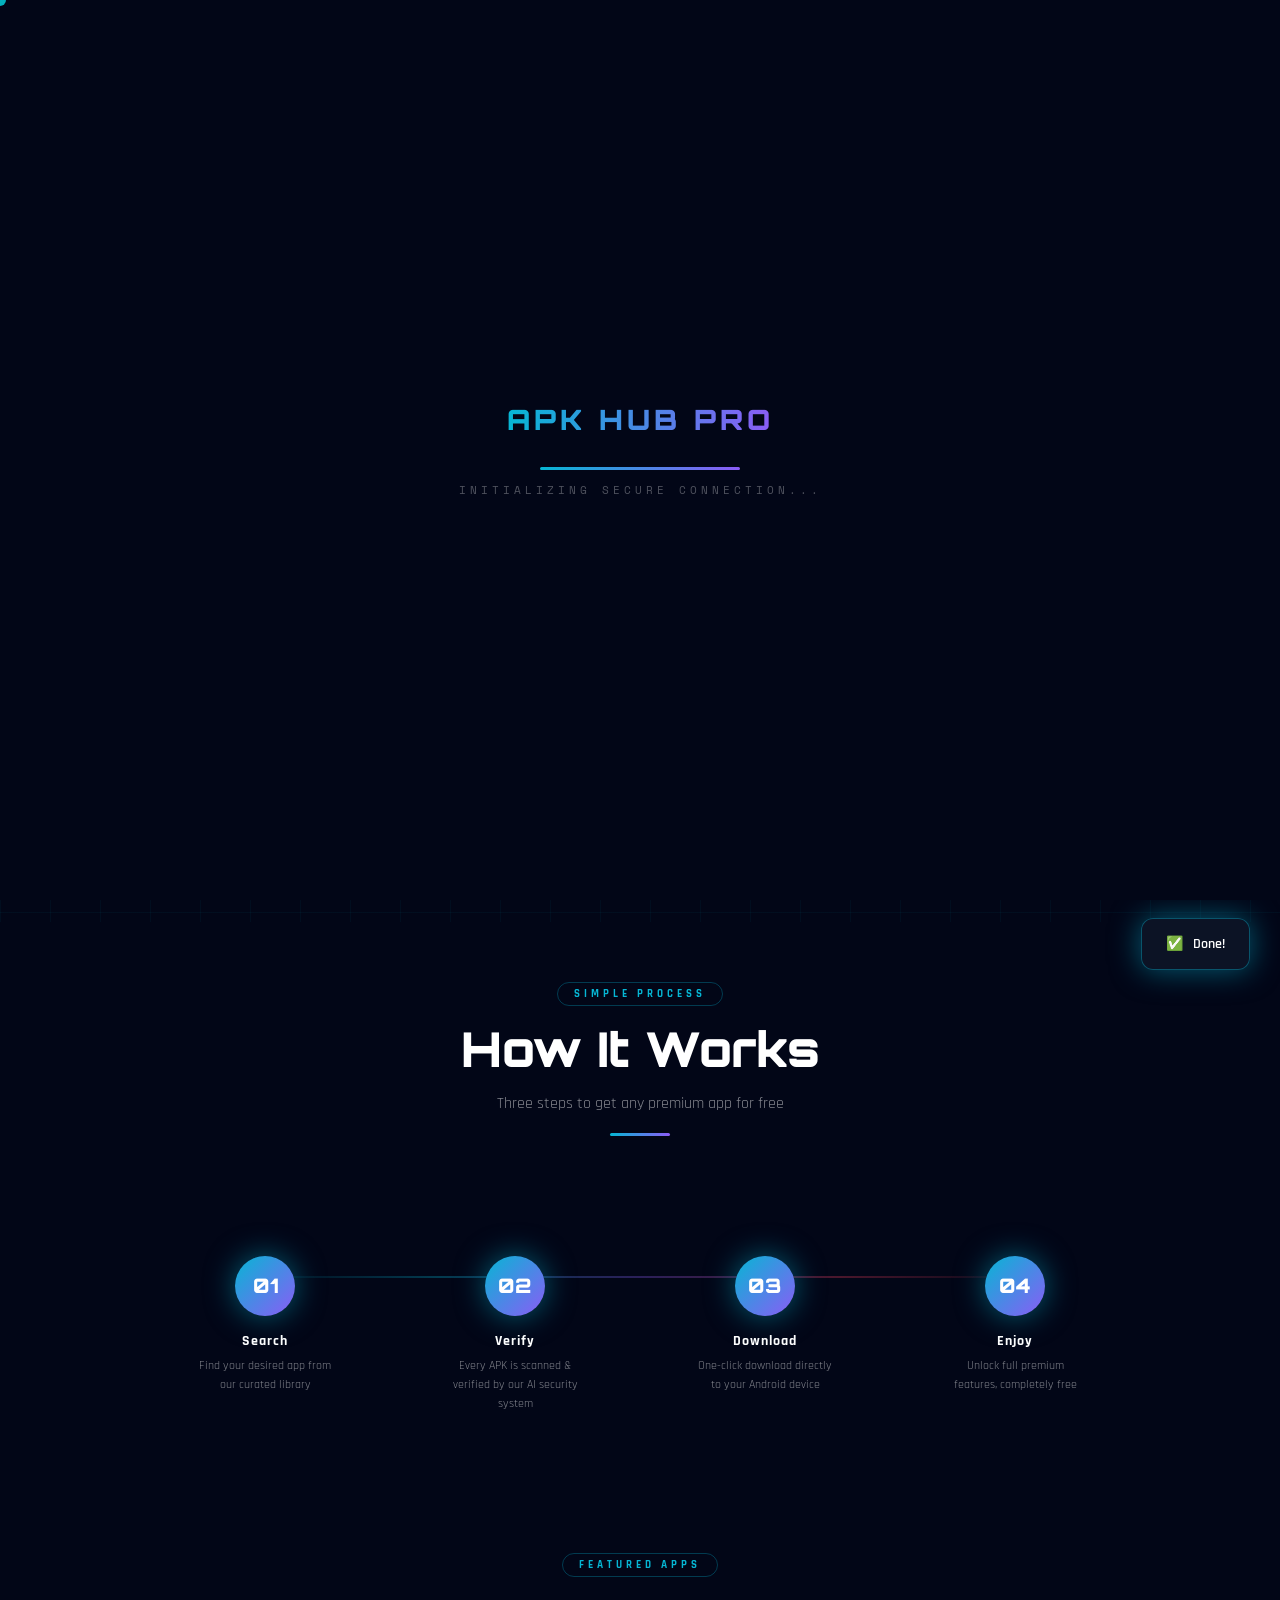
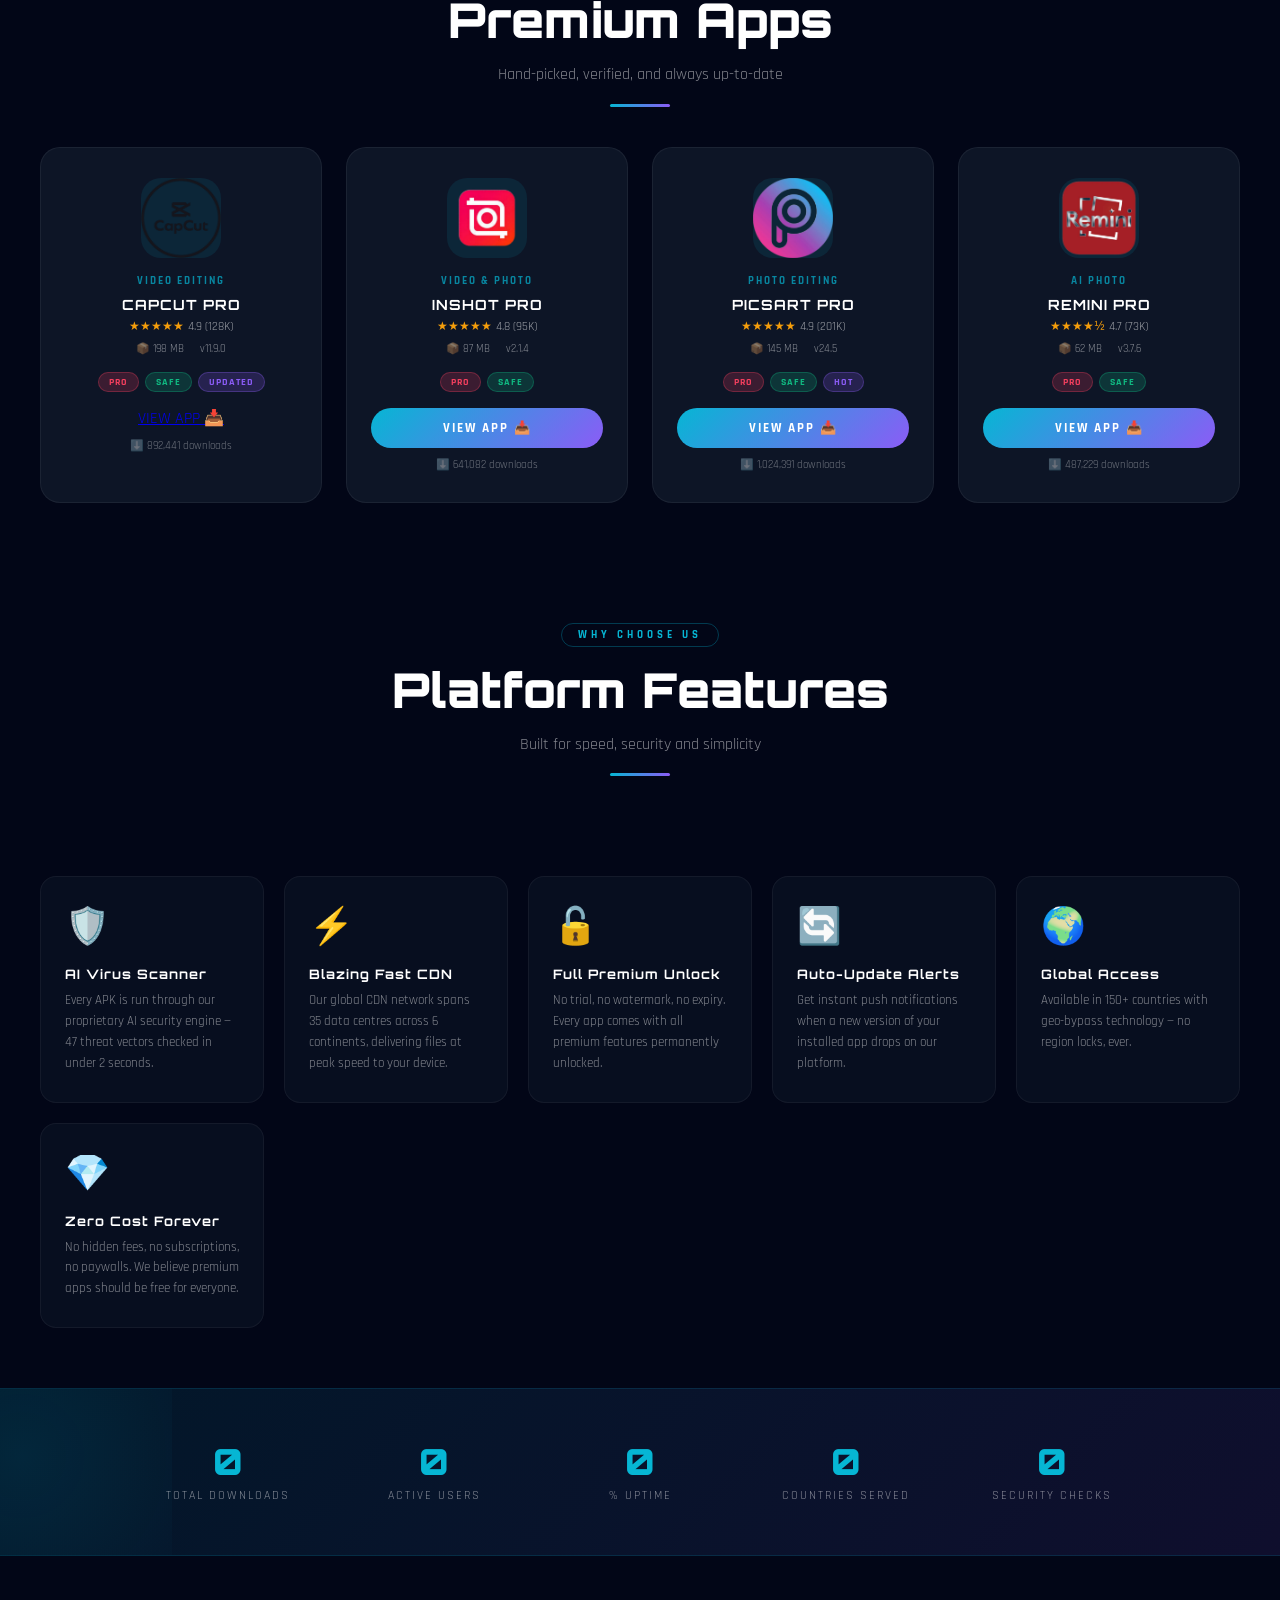
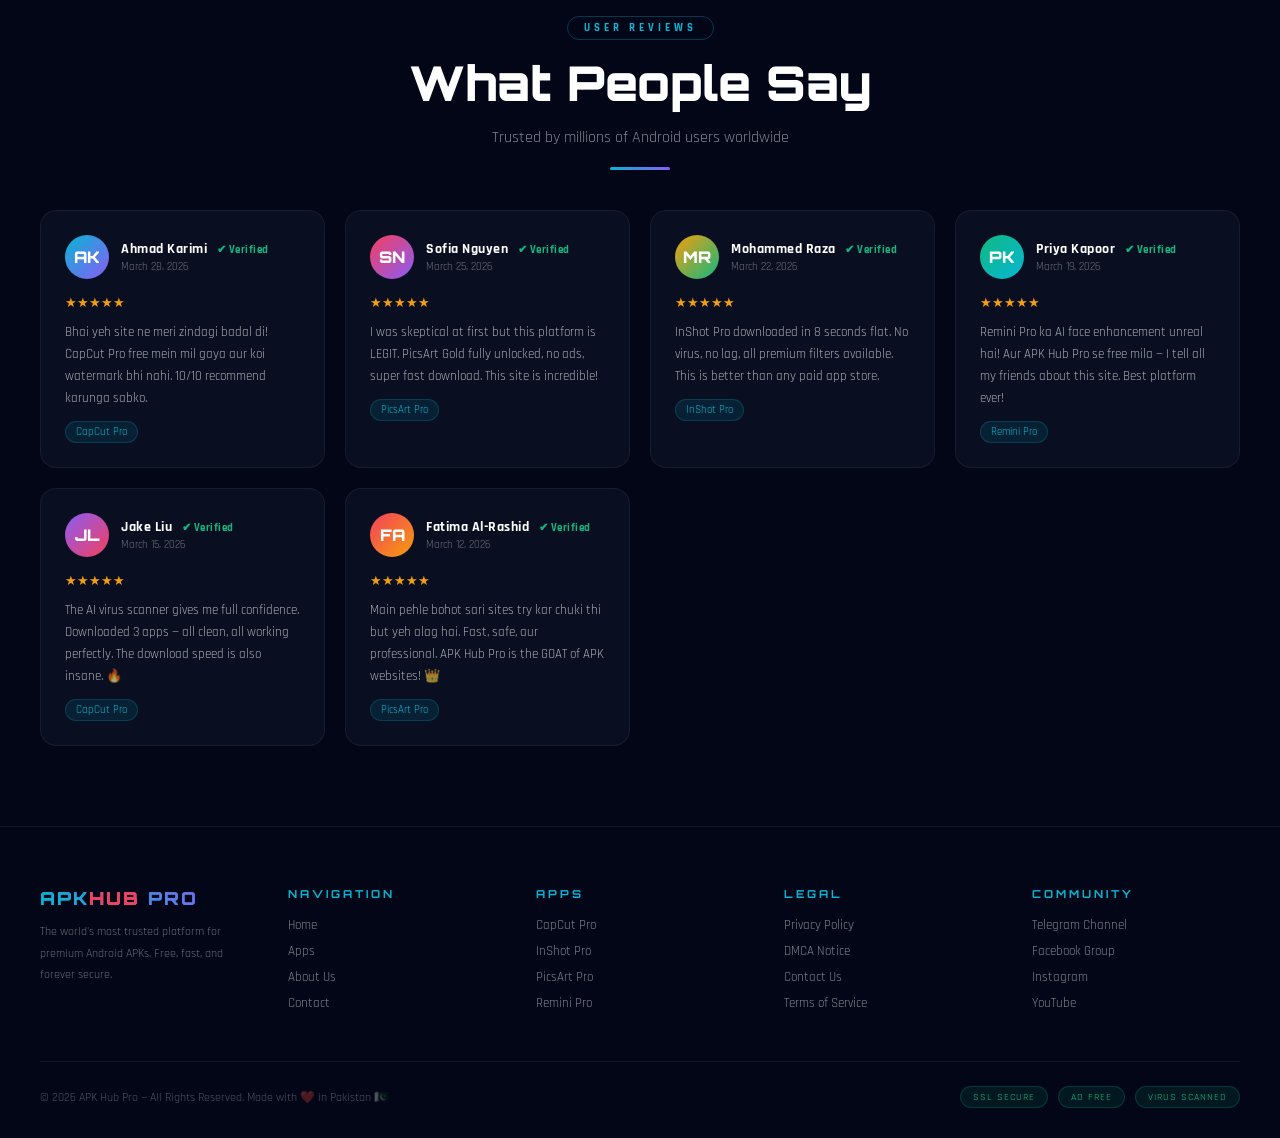
==== commit d17c0939: "Update index.html" ====
--- a/index.html
+++ b/index.html
@@ -408,7 +408,7 @@
         <span class="badge badge-safe">SAFE</span>
         <span class="badge badge-new">UPDATED</span>
       </div>
-      <button class="btn-view" onclick="openModal('capcut')">View App 📥</button>
+      <a class="view-btn" href="page/capcut.html">VIEW APP 📥</a>
       <div class="download-count">⬇️ 892,441 downloads</div>
     </div>
 
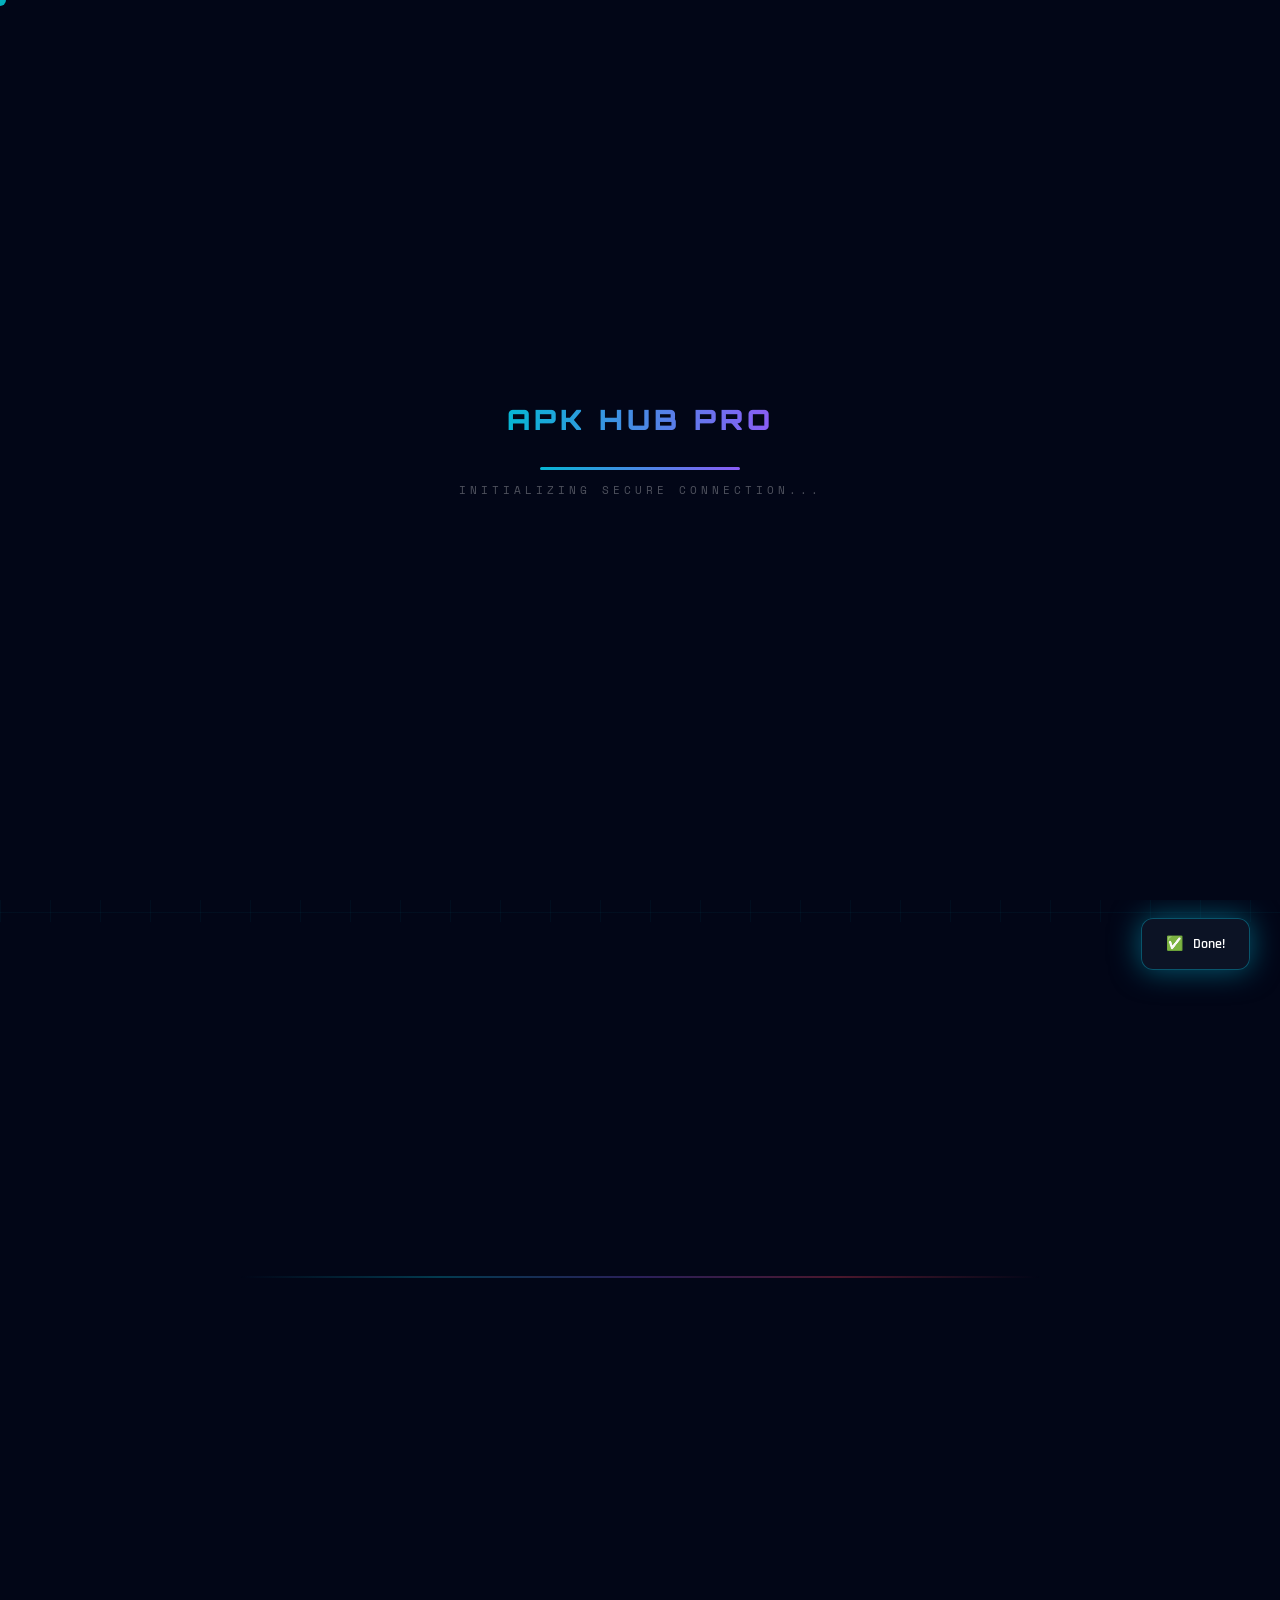
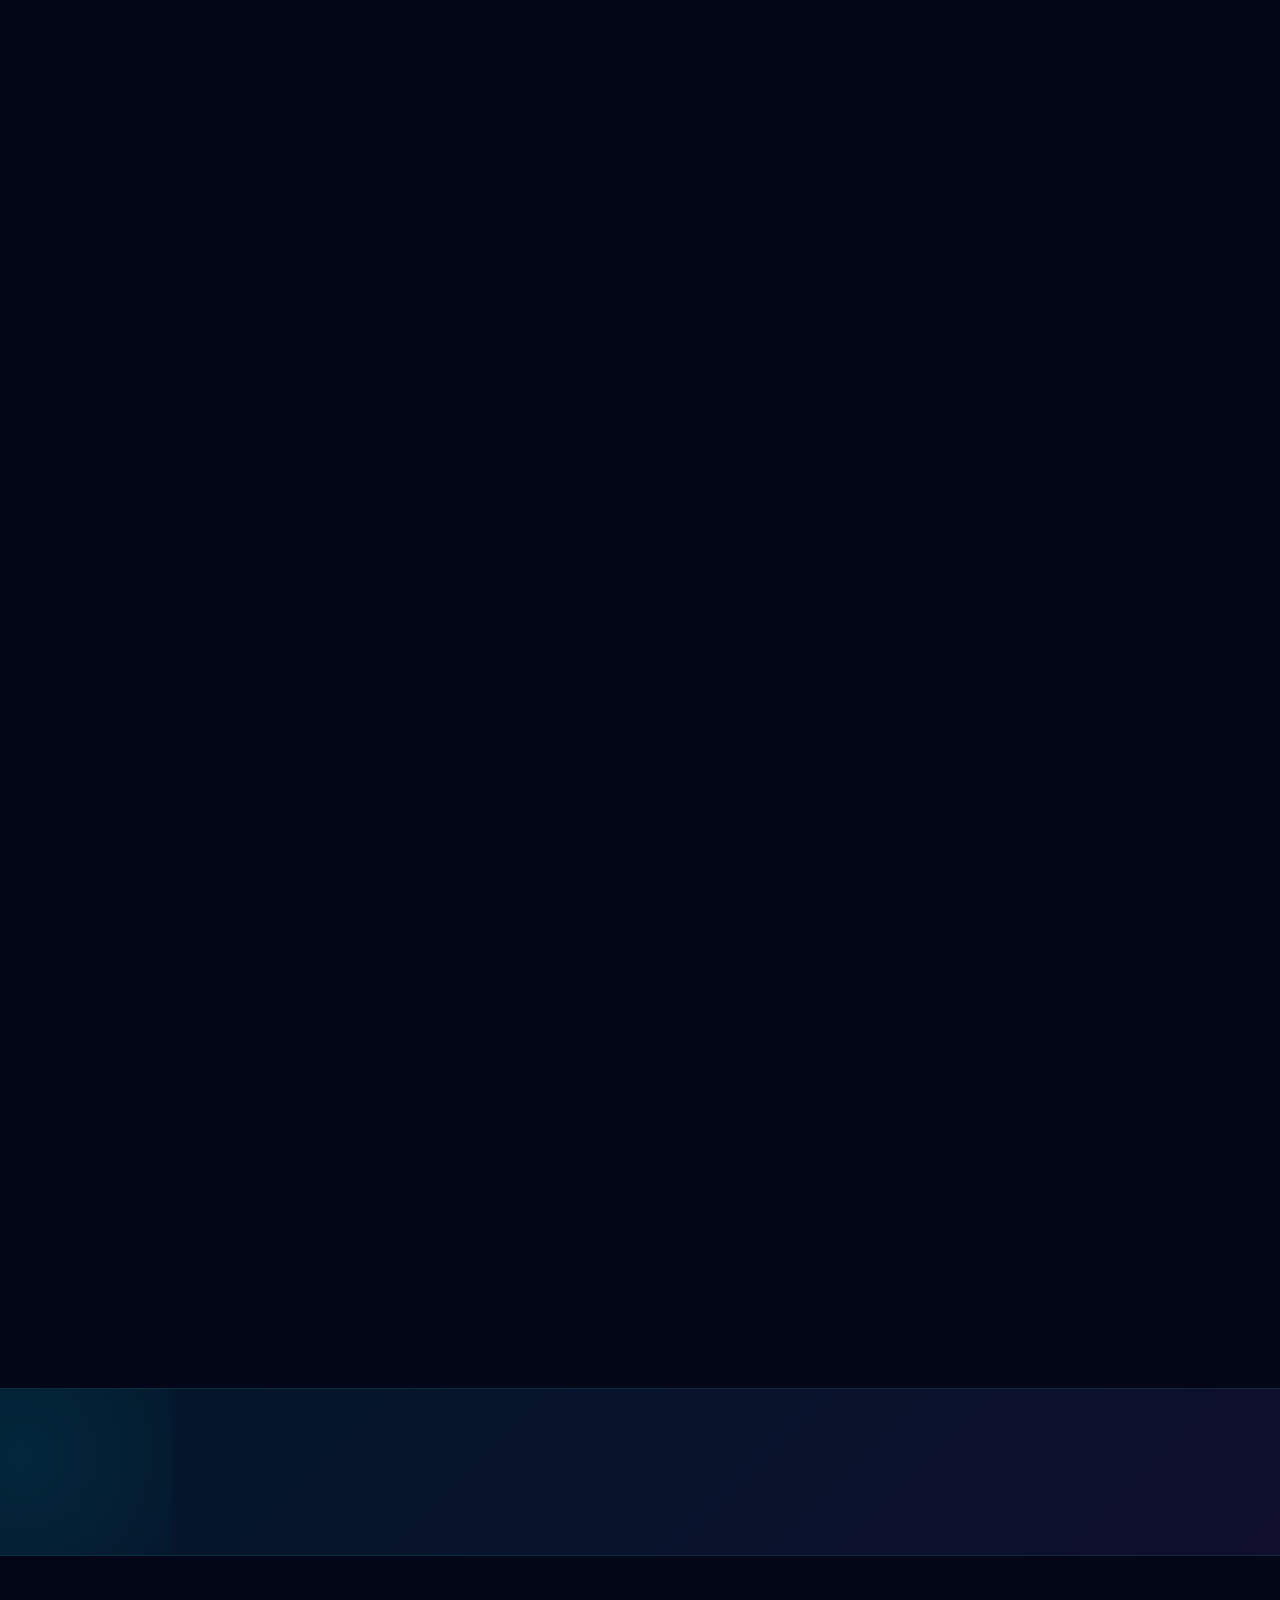
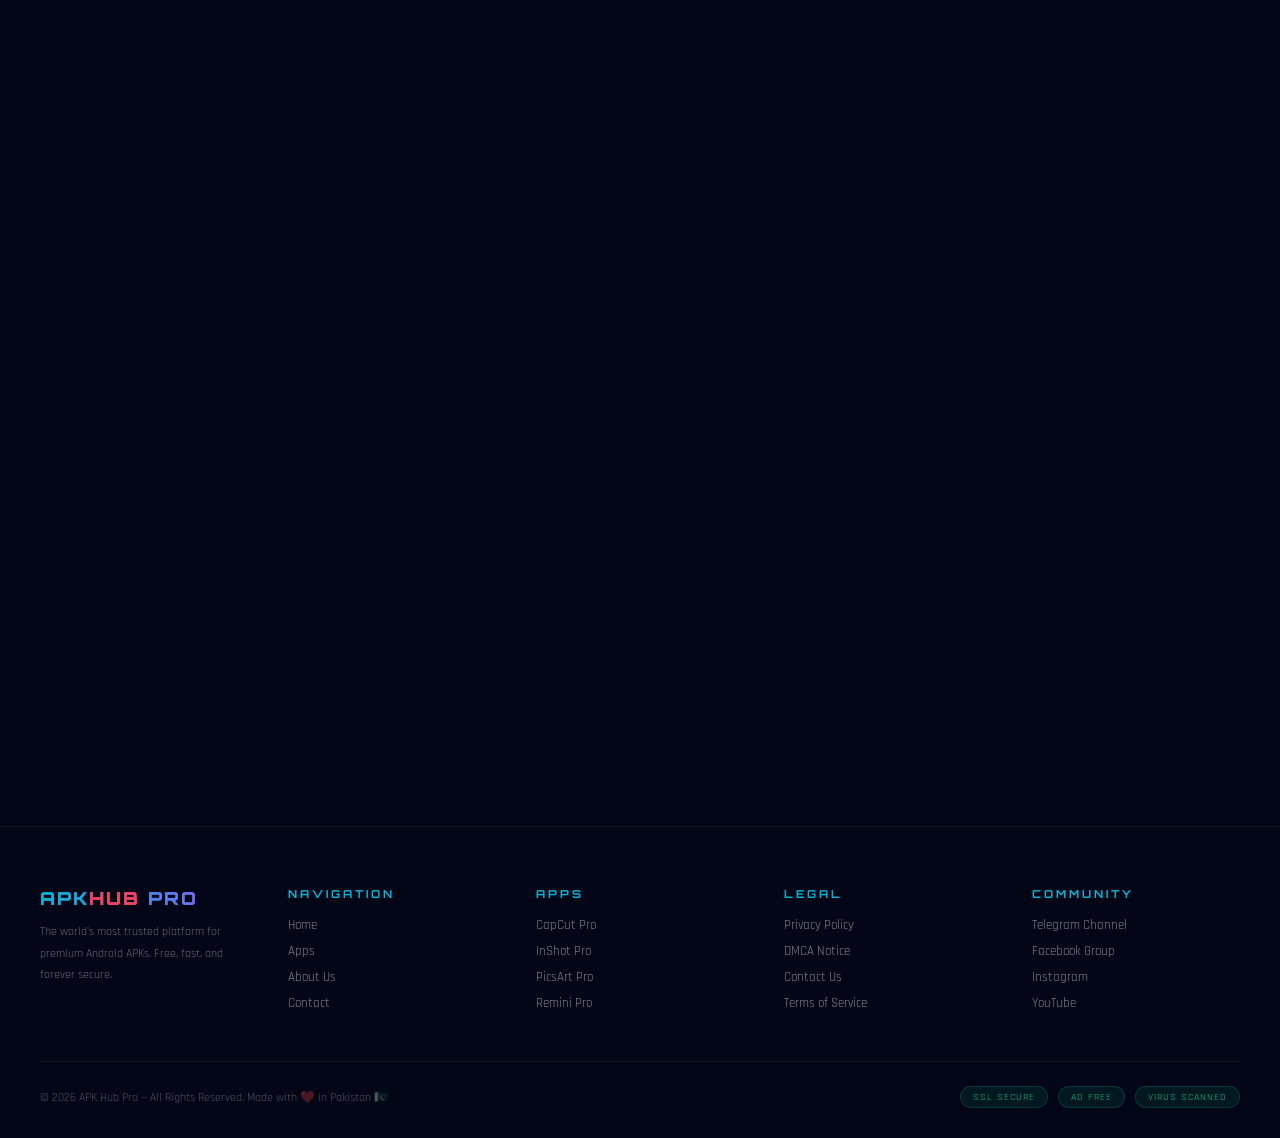
==== commit a69a7a95: "Add files via upload" ====
--- a/index.html
+++ b/index.html
@@ -106,7 +106,7 @@
 .badge-pro{background:rgba(244,63,94,0.2);color:var(--pink);border:1px solid rgba(244,63,94,0.3)}
 .badge-safe{background:rgba(16,185,129,0.2);color:var(--green);border:1px solid rgba(16,185,129,0.3)}
 .badge-new{background:rgba(139,92,246,0.2);color:var(--purple);border:1px solid rgba(139,92,246,0.3)}
-.btn-view{display:inline-block;padding:12px 28px;border-radius:50px;background:linear-gradient(135deg,var(--cyan),var(--purple));color:#fff;text-decoration:none;font-family:'Rajdhani',sans-serif;font-weight:700;font-size:13px;letter-spacing:2px;text-transform:uppercase;transition:all 0.3s;border:none;cursor:none;width:100%}
+.btn-view{display:inline-block;padding:12px 28px;border-radius:50px;background:linear-gradient(135deg,var(--cyan),var(--purple));color:#fff;text-decoration:none;font-family:'Rajdhani',sans-serif;font-weight:700;font-size:13px;letter-spacing:2px;text-transform:uppercase;transition:all 0.3s;border:none;cursor:pointer;width:100%;position:relative;z-index:10}
 .btn-view:hover{transform:scale(1.05);box-shadow:var(--glow)}
 .download-count{font-size:11px;opacity:0.4;margin-top:10px}
 
@@ -408,7 +408,7 @@
         <span class="badge badge-safe">SAFE</span>
         <span class="badge badge-new">UPDATED</span>
       </div>
-      <a class="view-btn" href="page/capcut.html">VIEW APP 📥</a>
+      <a class="btn-view" href="page/capcut.html">View App 📥</a>
       <div class="download-count">⬇️ 892,441 downloads</div>
     </div>
 
@@ -430,7 +430,7 @@
         <span class="badge badge-pro">PRO</span>
         <span class="badge badge-safe">SAFE</span>
       </div>
-      <button class="btn-view" onclick="openModal('inshot')">View App 📥</button>
+      <a class="btn-view" href="page/inshot.html">View App 📥</a>
       <div class="download-count">⬇️ 641,082 downloads</div>
     </div>
 
@@ -453,7 +453,7 @@
         <span class="badge badge-safe">SAFE</span>
         <span class="badge badge-new">HOT</span>
       </div>
-      <button class="btn-view" onclick="openModal('picsart')">View App 📥</button>
+      <a class="btn-view" href="page/picsart.html">View App 📥</a>
       <div class="download-count">⬇️ 1,024,391 downloads</div>
     </div>
 
@@ -475,7 +475,7 @@
         <span class="badge badge-pro">PRO</span>
         <span class="badge badge-safe">SAFE</span>
       </div>
-      <button class="btn-view" onclick="openModal('remini')">View App 📥</button>
+      <a class="btn-view" href="page/remini.html">View App 📥</a>
       <div class="download-count">⬇️ 487,229 downloads</div>
     </div>
 
@@ -668,7 +668,7 @@
       </div>
 
       <div class="contact-info reveal-right">
-        <div class="info-card"><div class="info-icon">📧</div><div><div class="info-title">Email</div><div class="info-val">support@apkhubpro.com<br>dmca@apkhubpro.com</div></div></div>
+        <div class="info-card"><div class="info-icon">📧</div><div><div class="info-title">Email</div><div class="info-val"><a href="/cdn-cgi/l/email-protection" class="__cf_email__" data-cfemail="285b5d5858475a5c68495843405d4a585a47064b4745">[email&#160;protected]</a><br><a href="/cdn-cgi/l/email-protection" class="__cf_email__" data-cfemail="85e1e8e6e4c5e4f5eeedf0e7f5f7eaabe6eae8">[email&#160;protected]</a></div></div></div>
         <div class="info-card"><div class="info-icon">💬</div><div><div class="info-title">Telegram</div><div class="info-val">@APKHubPro<br>Response within 2 hours</div></div></div>
         <div class="info-card"><div class="info-icon">⏰</div><div><div class="info-title">Support Hours</div><div class="info-val">Monday – Friday: 9AM – 10PM PKT<br>Weekends: 10AM – 6PM PKT</div></div></div>
         <div class="info-card"><div class="info-icon">🌍</div><div><div class="info-title">Headquarters</div><div class="info-val">Lahore, Punjab, Pakistan<br>Serving 150+ Countries Globally</div></div></div>
@@ -701,8 +701,8 @@
     <div class="legal-section"><h2>03. How We Use Your Information</h2><p>Information collected is used solely to: improve platform performance, diagnose technical issues, respond to support requests, and generate anonymised analytics. We never sell, trade, or rent your personal data to third parties under any circumstances.</p></div>
     <div class="legal-section"><h2>04. Cookies</h2><p>We use strictly necessary cookies to maintain session state and store user preferences such as your preferred page and theme. No third-party tracking or advertising cookies are used. You may disable cookies in your browser settings, though some features may not function correctly.</p></div>
     <div class="legal-section"><h2>05. Security</h2><p>We employ industry-standard SSL encryption for all data in transit. Our servers are protected by enterprise-grade firewalls and are subject to regular third-party security audits. However, no system is 100% secure and we cannot guarantee absolute security of transmitted data.</p></div>
-    <div class="legal-section"><h2>06. DMCA & Copyright</h2><p>APK Hub Pro respects intellectual property rights. If you believe any content on this platform infringes your copyright, please contact us at dmca@apkhubpro.com with full details of the alleged infringement. We will respond within 48 hours and take appropriate action.</p></div>
-    <div class="legal-section"><h2>07. Contact</h2><p>For any privacy-related questions or concerns, please contact our Data Protection Officer at privacy@apkhubpro.com. We are committed to resolving all concerns within 72 hours.</p></div>
+    <div class="legal-section"><h2>06. DMCA & Copyright</h2><p>APK Hub Pro respects intellectual property rights. If you believe any content on this platform infringes your copyright, please contact us at <a href="/cdn-cgi/l/email-protection" class="__cf_email__" data-cfemail="f0949d9391b091809b98859280829fde939f9d">[email&#160;protected]</a> with full details of the alleged infringement. We will respond within 48 hours and take appropriate action.</p></div>
+    <div class="legal-section"><h2>07. Contact</h2><p>For any privacy-related questions or concerns, please contact our Data Protection Officer at <a href="/cdn-cgi/l/email-protection" class="__cf_email__" data-cfemail="bfcfcdd6c9dedcc6ffdecfd4d7caddcfcdd091dcd0d2">[email&#160;protected]</a>. We are committed to resolving all concerns within 72 hours.</p></div>
   </div>
 </div>
 
@@ -783,349 +783,178 @@
 <div class="toast" id="toast"><span class="toast-icon">✅</span><span id="toast-msg">Done!</span></div>
 
 <script>
-
 // ===================== LOADER =====================
-window.addEventListener('load', function() {
-  setTimeout(function() {
-    var loader = document.getElementById('loader');
-    if (loader) loader.classList.add('done');
-  }, 2000);
+window.addEventListener('load',()=>{
+  setTimeout(()=>{document.getElementById('loader').classList.add('done')},2000);
 });
 
 // ===================== CURSOR =====================
-var cursor = document.getElementById('cursor');
-var trail = document.getElementById('cursorTrail');
-if (cursor && trail) {
-  document.addEventListener('mousemove', function(e) {
-    cursor.style.left = e.clientX + 'px';
-    cursor.style.top = e.clientY + 'px';
-    setTimeout(function() {
-      trail.style.left = e.clientX + 'px';
-      trail.style.top = e.clientY + 'px';
-    }, 80);
-  });
-}
+const cursor=document.getElementById('cursor');
+const trail=document.getElementById('cursorTrail');
+document.addEventListener('mousemove',e=>{
+  cursor.style.left=e.clientX+'px';cursor.style.top=e.clientY+'px';
+  setTimeout(()=>{trail.style.left=e.clientX+'px';trail.style.top=e.clientY+'px'},80);
+});
 
 // ===================== PARTICLES =====================
-var canvas = document.getElementById('particles-bg');
-if (canvas) {
-  var ctx = canvas.getContext('2d');
-  var W, H, particles = [];
-
-  function resizeCanvas() {
-    W = canvas.width = window.innerWidth;
-    H = canvas.height = window.innerHeight;
-  }
-  resizeCanvas();
-  window.addEventListener('resize', resizeCanvas);
-
-  function Particle() { this.reset(); }
-  Particle.prototype.reset = function() {
-    this.x = Math.random() * W;
-    this.y = Math.random() * H;
-    this.r = Math.random() * 1.5 + 0.5;
-    this.vx = (Math.random() - 0.5) * 0.3;
-    this.vy = (Math.random() - 0.5) * 0.3;
-    this.alpha = Math.random() * 0.4 + 0.1;
-  };
-  Particle.prototype.update = function() {
-    this.x += this.vx;
-    this.y += this.vy;
-    if (this.x < 0 || this.x > W || this.y < 0 || this.y > H) this.reset();
-  };
-  Particle.prototype.draw = function() {
-    ctx.beginPath();
-    ctx.arc(this.x, this.y, this.r, 0, Math.PI * 2);
-    ctx.fillStyle = 'rgba(6,182,212,' + this.alpha + ')';
-    ctx.fill();
-  };
-
-  for (var i = 0; i < 80; i++) particles.push(new Particle());
-
-  function animParticles() {
-    ctx.clearRect(0, 0, W, H);
-    for (var i = 0; i < particles.length; i++) {
-      particles[i].update();
-      particles[i].draw();
-    }
-    for (var i = 0; i < particles.length; i++) {
-      for (var j = i + 1; j < particles.length; j++) {
-        var dx = particles[i].x - particles[j].x;
-        var dy = particles[i].y - particles[j].y;
-        var d = Math.sqrt(dx*dx + dy*dy);
-        if (d < 120) {
-          ctx.beginPath();
-          ctx.moveTo(particles[i].x, particles[i].y);
-          ctx.lineTo(particles[j].x, particles[j].y);
-          ctx.strokeStyle = 'rgba(6,182,212,' + (0.08 * (1 - d/120)) + ')';
-          ctx.lineWidth = 0.5;
-          ctx.stroke();
-        }
-      }
-    }
-    requestAnimationFrame(animParticles);
-  }
-  animParticles();
-}
-
-// ===================== SEARCH =====================
-var searchInput = document.getElementById('search');
-if (searchInput) {
-  searchInput.addEventListener('keyup', function() {
-    var filter = this.value.toLowerCase();
-    var cards = document.querySelectorAll('.app-card');
-    for (var i = 0; i < cards.length; i++) {
-      var text = cards[i].innerText.toLowerCase();
-      cards[i].style.display = text.includes(filter) ? 'block' : 'none';
-    }
-  });
-}
-
-// ===================== PAGE ROUTING =====================
-function showPage(id) {
-  var pages = document.querySelectorAll('.page');
-  for (var i = 0; i < pages.length; i++) {
-    pages[i].classList.remove('active');
-  }
-  var target = document.getElementById('page-' + id);
-  if (target) target.classList.add('active');
-  window.scrollTo({ top: 0, behavior: 'smooth' });
-  setTimeout(triggerReveals, 100);
-}
-
-function scrollToApps() {
-  setTimeout(function() {
-    var el = document.getElementById('apps-section');
-    if (el) el.scrollIntoView({ behavior: 'smooth' });
-  }, 200);
-}
-
-// ===================== REVEAL ON SCROLL =====================
-function triggerReveals() {
-  var els = document.querySelectorAll('.reveal, .reveal-left, .reveal-right');
-  for (var i = 0; i < els.length; i++) {
-    var rect = els[i].getBoundingClientRect();
-    if (rect.top < window.innerHeight - 60) {
-      els[i].classList.add('visible');
+const canvas=document.getElementById('particles-bg');
+const ctx=canvas.getContext('2d');
+let W,H,particles=[];
+function resize(){W=canvas.width=window.innerWidth;H=canvas.height=window.innerHeight}
+resize();window.addEventListener('resize',resize);
+class Particle{
+  constructor(){this.reset()}
+  reset(){this.x=Math.random()*W;this.y=Math.random()*H;this.r=Math.random()*1.5+0.5;this.vx=(Math.random()-0.5)*0.3;this.vy=(Math.random()-0.5)*0.3;this.alpha=Math.random()*0.4+0.1}
+  update(){this.x+=this.vx;this.y+=this.vy;if(this.x<0||this.x>W||this.y<0||this.y>H)this.reset()}
+  draw(){ctx.beginPath();ctx.arc(this.x,this.y,this.r,0,Math.PI*2);ctx.fillStyle=`rgba(6,182,212,${this.alpha})`;ctx.fill()}
+}
+for(let i=0;i<80;i++)particles.push(new Particle());
+function animParticles(){
+  ctx.clearRect(0,0,W,H);
+  particles.forEach(p=>{p.update();p.draw()});
+  // lines
+  for(let i=0;i<particles.length;i++){
+    for(let j=i+1;j<particles.length;j++){
+      const d=Math.hypot(particles[i].x-particles[j].x,particles[i].y-particles[j].y);
+      if(d<120){ctx.beginPath();ctx.moveTo(particles[i].x,particles[i].y);ctx.lineTo(particles[j].x,particles[j].y);ctx.strokeStyle=`rgba(6,182,212,${0.08*(1-d/120)})`;ctx.lineWidth=0.5;ctx.stroke()}
     }
   }
-}
-window.addEventListener('scroll', triggerReveals);
+  requestAnimationFrame(animParticles);
+}
+animParticles();
+
+// ===================== SEARCH =====================
+document.getElementById('search').addEventListener('keyup',function(){
+  const f=this.value.toLowerCase();
+  document.querySelectorAll('.app-card').forEach(c=>{
+    c.style.display=c.innerText.toLowerCase().includes(f)?'block':'none';
+  });
+});
+
+// ===================== PAGE ROUTING =====================
+function showPage(id){
+  document.querySelectorAll('.page').forEach(p=>p.classList.remove('active'));
+  document.getElementById('page-'+id).classList.add('active');
+  window.scrollTo({top:0,behavior:'smooth'});
+  // re-trigger reveals
+  setTimeout(triggerReveals,100);
+}
+function scrollToApps(){
+  setTimeout(()=>{
+    const el=document.getElementById('apps-section');
+    if(el)el.scrollIntoView({behavior:'smooth'});
+  },200);
+}
+
+// ===================== REVEAL ON SCROLL =====================
+function triggerReveals(){
+  document.querySelectorAll('.reveal,.reveal-left,.reveal-right').forEach(el=>{
+    const r=el.getBoundingClientRect();
+    if(r.top<window.innerHeight-60)el.classList.add('visible');
+  });
+}
+window.addEventListener('scroll',triggerReveals);
 triggerReveals();
 
-// ===================== HERO COUNTERS =====================
-function animateHeroCounters() {
-  var targets = [
-    { id: 'cnt1', display: '2.4M+' },
-    { id: 'cnt2', display: '1.2M+' },
-    { id: 'cnt3', display: '4+' },
-    { id: 'cnt4', display: '150+' }
-  ];
-  targets.forEach(function(t, i) {
-    setTimeout(function() {
-      var el = document.getElementById(t.id);
-      if (!el) return;
-      var num = parseFloat(t.display);
-      var suffix = t.display.replace(/[0-9.]/g, '');
-      var cur = 0, step = num / 40;
-      var iv = setInterval(function() {
-        cur += step;
-        if (cur >= num) { cur = num; clearInterval(iv); }
-        el.textContent = (cur % 1 === 0 ? Math.floor(cur) : cur.toFixed(1)) + suffix;
-      }, 40);
-    }, i * 200 + 2100);
+// ===================== HERO COUNTER ANIM =====================
+function animateHeroCounters(){
+  const targets=[{id:'cnt1',val:'2.4M+'},{id:'cnt2',val:'1.2M+'},{id:'cnt3',val:'4+'},{id:'cnt4',val:'150+'}];
+  targets.forEach((t,i)=>{
+    setTimeout(()=>{
+      let nums=t.val.replace(/[^0-9.]/g,'');
+      let suffix=t.val.replace(/[0-9.]/g,'');
+      let n=parseFloat(nums),cur=0,step=n/40;
+      const el=document.getElementById(t.id);
+      const iv=setInterval(()=>{
+        cur+=step;if(cur>=n){cur=n;clearInterval(iv)}
+        el.textContent=(cur%1===0?cur:cur.toFixed(1))+suffix;
+      },40);
+    },i*200+2100);
   });
 }
 animateHeroCounters();
 
-// ===================== STATS COUNTERS =====================
-function animCount(el) {
-  var target = parseInt(el.getAttribute('data-target'));
-  var cur = 0, step = Math.ceil(target / 60);
-  el.setAttribute('data-counted', '1');
-  var iv = setInterval(function() {
-    cur += step;
-    if (cur >= target) { cur = target; clearInterval(iv); }
-    if (cur >= 1000000) {
-      el.textContent = (cur / 1000000).toFixed(1) + 'M+';
-    } else if (cur >= 1000) {
-      el.textContent = Math.floor(cur / 1000) + 'K+';
-    } else if (target === 99) {
-      el.textContent = cur + '%';
-    } else if (target === 150) {
-      el.textContent = cur + '+';
-    } else {
-      el.textContent = cur;
+// ===================== STATS COUNTER =====================
+function animCount(el){
+  const target=parseInt(el.dataset.target);
+  let cur=0,step=Math.ceil(target/60);
+  const iv=setInterval(()=>{
+    cur+=step;if(cur>=target){cur=target;clearInterval(iv)}
+    el.textContent=cur>=1000?(cur>=1000000?(cur/1000000).toFixed(1)+'M+':(cur/1000).toFixed(0)+'K+'):cur+(el.dataset.target==='99'?'%':el.dataset.target==='150'?'+':'');
+  },30);
+  el.dataset.counted='1';
+}
+const statObs=new IntersectionObserver(entries=>{
+  entries.forEach(e=>{
+    if(e.isIntersecting&&!e.target.dataset.counted)animCount(e.target);
+  });
+},{threshold:0.3});
+document.querySelectorAll('.stat-item .num').forEach(n=>statObs.observe(n));
+
+// ===================== MODAL DATA =====================
+const appData={
+  capcut:{icon:'🎬',title:'CapCut Pro',ver:'v11.9.0',size:'198 MB',date:'Apr 1, 2026',rating:'⭐ 4.9',desc:'CapCut Pro unlocked gives you access to all premium filters, effects, auto-captions, background removal, chroma key, and multi-layer editing. No watermark, no export limit. The #1 video editing app used by 600M+ creators worldwide.',url:'page/capcut.html'},
+  inshot:{icon:'✂️',title:'InShot Pro',ver:'v2.1.4',size:'87 MB',date:'Mar 29, 2026',rating:'⭐ 4.8',desc:'InShot Pro removes all watermarks and unlocks every premium filter, transition, music track, and video speed control. Perfect for Instagram Reels, TikTok, and YouTube Shorts creators.',url:'page/inshot.html'},
+  picsart:{icon:'🎨',title:'PicsArt Gold',ver:'v24.5.0',size:'145 MB',date:'Mar 25, 2026',rating:'⭐ 4.9',desc:'PicsArt Gold fully unlocked gives you access to 60,000+ stickers, AI-powered tools, premium templates, background remover, and the full effects library. Zero ads, full creative freedom.',url:'page/picsart.html'},
+  remini:{icon:'✨',title:'Remini Pro',ver:'v3.7.6',size:'62 MB',date:'Mar 20, 2026',rating:'⭐ 4.7',desc:'Remini Pro uses advanced AI to restore, enhance, and upscale any photo. Remove blur, restore old photos, generate HD portraits, and enhance face details with stunning clarity.',url:'page/remini.html'},
+};
+let currentApp=null;
+function openModal(id){
+  const d=appData[id];currentApp=d;
+  document.getElementById('modal-icon').textContent=d.icon;
+  document.getElementById('modal-title').textContent=d.title;
+  document.getElementById('modal-ver').textContent=d.ver;
+  document.getElementById('modal-size').textContent=d.size;
+  document.getElementById('modal-date').textContent=d.date;
+  document.getElementById('modal-rating').textContent=d.rating;
+  document.getElementById('modal-desc').textContent=d.desc;
+  document.getElementById('modal-btn').textContent='⬇️ DOWNLOAD NOW — FREE';
+  document.getElementById('modal-btn').disabled=false;
+  document.getElementById('progress-bar').style.display='none';
+  document.getElementById('progress-fill').style.width='0';
+  document.getElementById('modal').classList.add('open');
+}
+function closeModal(){document.getElementById('modal').classList.remove('open')}
+document.getElementById('modal').addEventListener('click',function(e){if(e.target===this)closeModal()});
+
+function fakeDownload(){
+  const btn=document.getElementById('modal-btn');
+  const pb=document.getElementById('progress-bar');
+  const pf=document.getElementById('progress-fill');
+  btn.textContent='🔄 Preparing Download...';
+  btn.disabled=true;
+  pb.style.display='block';
+  let w=0;
+  const iv=setInterval(()=>{
+    w+=Math.random()*4+1;
+    if(w>=100){w=100;clearInterval(iv);
+      setTimeout(()=>{
+        closeModal();
+        showToast('✅ Redirecting to download page...');
+        setTimeout(()=>{if(currentApp)window.location.href=currentApp.url},1000);
+      },400);
     }
-  }, 30);
-}
-
-if (typeof IntersectionObserver !== 'undefined') {
-  var statObs = new IntersectionObserver(function(entries) {
-    entries.forEach(function(e) {
-      if (e.isIntersecting && !e.target.getAttribute('data-counted')) {
-        animCount(e.target);
-      }
-    });
-  }, { threshold: 0.3 });
-  document.querySelectorAll('.stat-item .num').forEach(function(n) {
-    statObs.observe(n);
-  });
-}
-
-// ===================== APP DATA =====================
-// ⬇️ PUT YOUR MEDIAFIRE LINKS HERE ⬇️
-var appData = {
-  capcut: {
-    icon: '🎬',
-    title: 'CapCut Pro',
-    ver: 'v11.9.0',
-    size: '198 MB',
-    date: 'Apr 1, 2026',
-    rating: '⭐ 4.9',
-    desc: 'CapCut Pro gives you all premium filters, effects, auto-captions, AI background removal, chroma key, and multi-layer editing. No watermark. No export limit. Used by 600M+ creators.',
-    url: 'page/capcut.html'   // ← This is correct — goes to your capcut.html page
-  },
-  inshot: {
-    icon: '✂️',
-    title: 'InShot Pro',
-    ver: 'v2.1.4',
-    size: '87 MB',
-    date: 'Mar 29, 2026',
-    rating: '⭐ 4.8',
-    desc: 'InShot Pro removes all watermarks and unlocks every premium filter, transition, music track, and video speed control. Perfect for Instagram Reels, TikTok, and YouTube Shorts.',
-    url: 'page/inshot.html'
-  },
-  picsart: {
-    icon: '🎨',
-    title: 'PicsArt Gold',
-    ver: 'v24.5.0',
-    size: '145 MB',
-    date: 'Mar 25, 2026',
-    rating: '⭐ 4.9',
-    desc: 'PicsArt Gold fully unlocked gives you 60,000+ stickers, AI-powered tools, premium templates, background remover, and the full effects library. Zero ads, full creative freedom.',
-    url: 'page/picsart.html'
-  },
-  remini: {
-    icon: '✨',
-    title: 'Remini Pro',
-    ver: 'v3.7.6',
-    size: '62 MB',
-    date: 'Mar 20, 2026',
-    rating: '⭐ 4.7',
-    desc: 'Remini Pro uses advanced AI to restore, enhance, and upscale any photo. Remove blur, restore old photos, generate HD portraits, and enhance face details with stunning clarity.',
-    url: 'page/remini.html'
-  }
-};
-
-var currentApp = null;
-
-// ===================== OPEN MODAL =====================
-function openModal(id) {
-  var d = appData[id];
-  if (!d) { alert('App not found: ' + id); return; }
-  currentApp = d;
-
-  document.getElementById('modal-icon').textContent = d.icon;
-  document.getElementById('modal-title').textContent = d.title;
-  document.getElementById('modal-ver').textContent = d.ver;
-  document.getElementById('modal-size').textContent = d.size;
-  document.getElementById('modal-date').textContent = d.date;
-  document.getElementById('modal-rating').textContent = d.rating;
-  document.getElementById('modal-desc').textContent = d.desc;
-
-  var btn = document.getElementById('modal-btn');
-  btn.textContent = '⬇️ VIEW & DOWNLOAD — FREE';
-  btn.disabled = false;
-
-  var pb = document.getElementById('progress-bar');
-  var pf = document.getElementById('progress-fill');
-  if (pb) pb.style.display = 'none';
-  if (pf) pf.style.width = '0';
-
-  document.getElementById('modal').classList.add('open');
-}
-
-// ===================== CLOSE MODAL =====================
-function closeModal() {
-  document.getElementById('modal').classList.remove('open');
-}
-
-// Click outside modal to close
-document.getElementById('modal').addEventListener('click', function(e) {
-  if (e.target === this) closeModal();
-});
-
-// ===================== FAKE DOWNLOAD (goes to app page) =====================
-function fakeDownload() {
-  var btn = document.getElementById('modal-btn');
-  var pb = document.getElementById('progress-bar');
-  var pf = document.getElementById('progress-fill');
-
-  btn.textContent = '🔄 Loading...';
-  btn.disabled = true;
-  if (pb) pb.style.display = 'block';
-
-  var w = 0;
-  var iv = setInterval(function() {
-    w += Math.random() * 5 + 2;
-    if (w >= 100) {
-      w = 100;
-      clearInterval(iv);
-      if (pf) pf.style.width = '100%';
-      btn.textContent = '✅ Opening Page...';
-      setTimeout(function() {
-        closeModal();
-        showToast('✅ Opening download page...');
-        setTimeout(function() {
-          if (currentApp) window.location.href = currentApp.url;
-        }, 800);
-      }, 300);
-      return;
-    }
-    if (pf) pf.style.width = w + '%';
-    btn.textContent = '⬇️ Loading... ' + Math.floor(w) + '%';
-  }, 60);
+    pf.style.width=w+'%';
+    btn.textContent=`⬇️ Downloading... ${Math.floor(w)}%`;
+  },80);
 }
 
 // ===================== TOAST =====================
-function showToast(msg) {
-  var t = document.getElementById('toast');
-  var tm = document.getElementById('toast-msg');
-  if (tm) tm.textContent = msg;
-  if (t) {
-    t.classList.add('show');
-    setTimeout(function() { t.classList.remove('show'); }, 3500);
-  }
+function showToast(msg,icon=''){
+  const t=document.getElementById('toast');
+  document.getElementById('toast-msg').textContent=msg;
+  t.classList.add('show');
+  setTimeout(()=>t.classList.remove('show'),3500);
 }
 
 // ===================== CONTACT FORM =====================
-function fakeSubmit() {
+function fakeSubmit(){
   showToast('📨 Message sent! We\'ll reply within 24 hours.');
 }
 
 // ===================== FAQ =====================
-function toggleFaq(el) {
-  var ans = el.nextElementSibling;
-  var arr = el.querySelector('.faq-arr');
-  if (ans) ans.classList.toggle('open');
-  if (arr) arr.classList.toggle('open');
-}
-
-// ===================== LIVE BAR =====================
-function updateLiveBar() {
-  var users = Math.floor(Math.random() * 300 + 1600);
-  var dl = Math.floor(Math.random() * 8 + 1);
-  var countries = Math.floor(Math.random() * 15 + 40);
-  var u = document.getElementById('live-users');
-  var d = document.getElementById('live-dl');
-  var c = document.getElementById('live-country');
-  if (u) u.textContent = users.toLocaleString() + ' users online now';
-  if (d) d.textContent = dl + ' downloads in the last minute';
-  if (c) c.textContent = 'Users active from ' + countries + ' countries';
-}
-setInterval(updateLiveBar, 6000);
-
-      </script>
-</body>
-</html>
+function toggleFaq(el){
+  const ans=el.nextElementSibling;
+  const arr=el.querySelector('.faq-arr');
+  ans.classList.toggle('open');
+  arr.
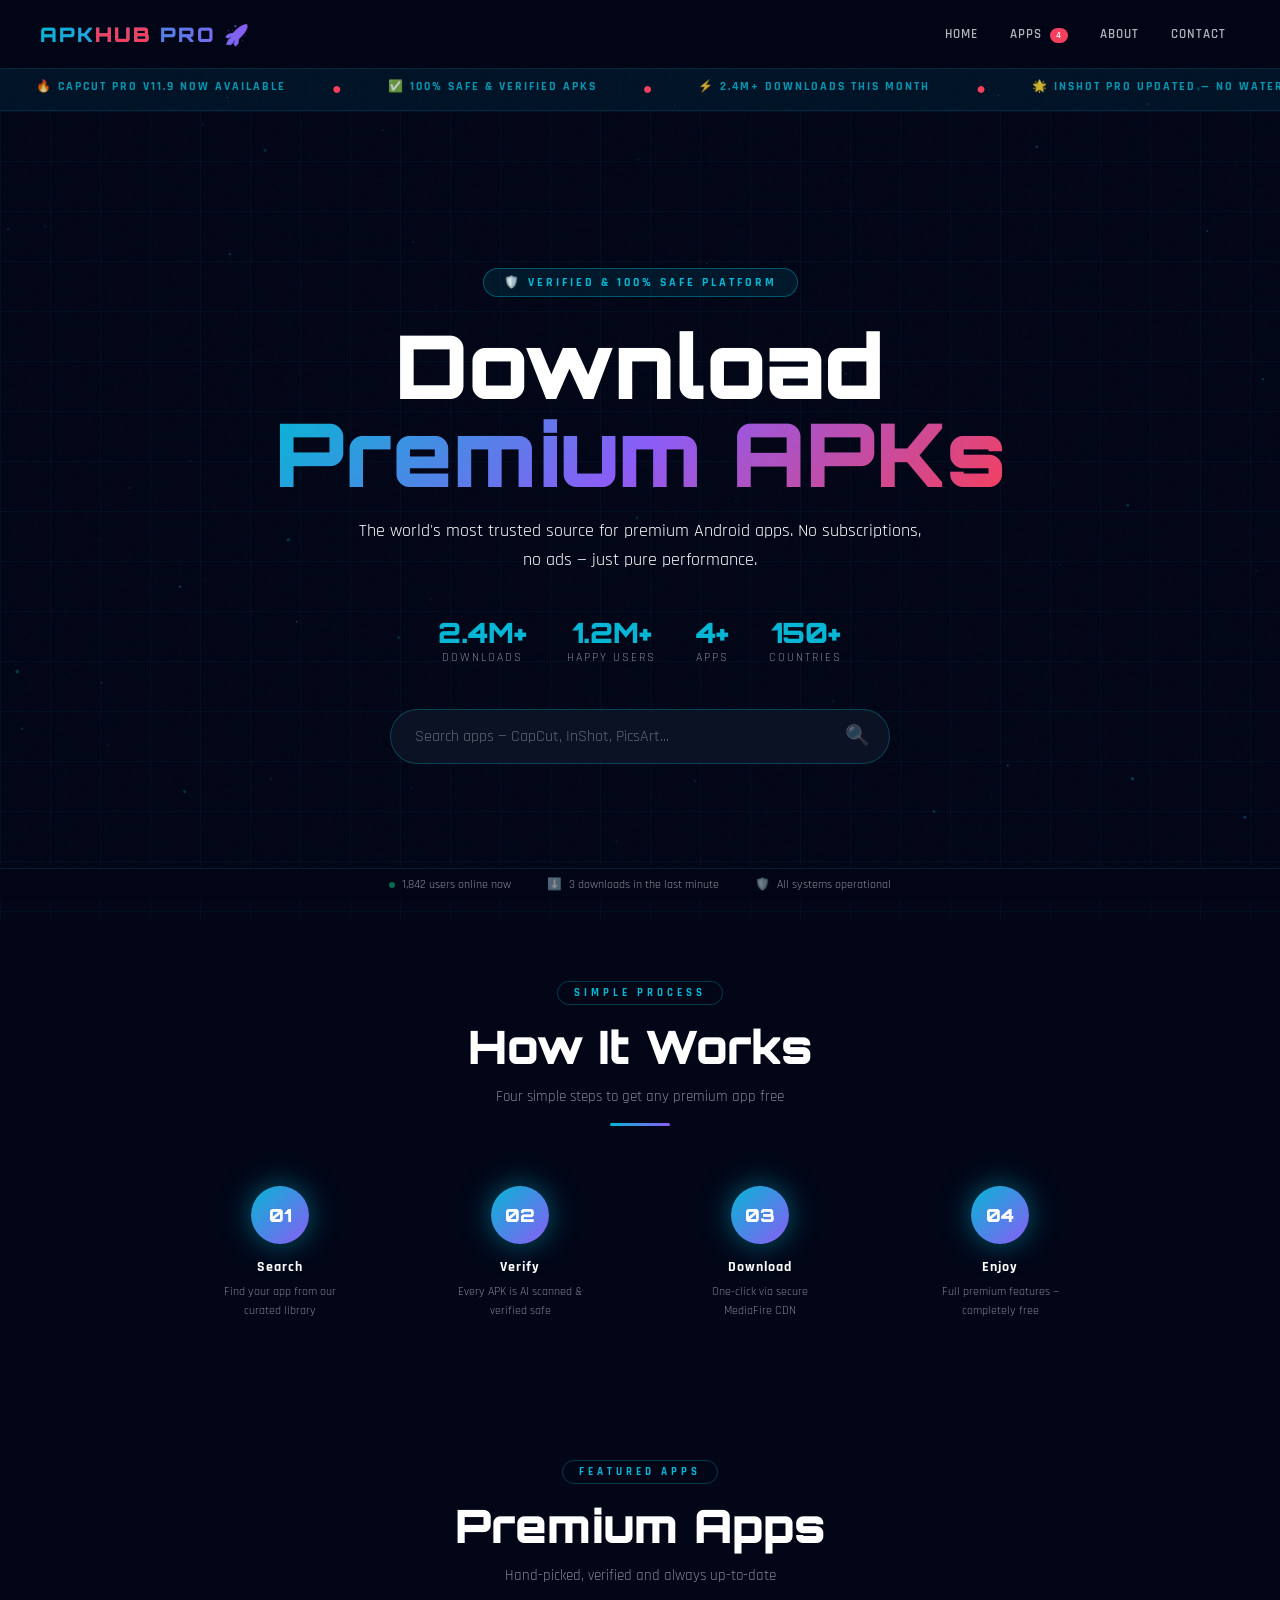
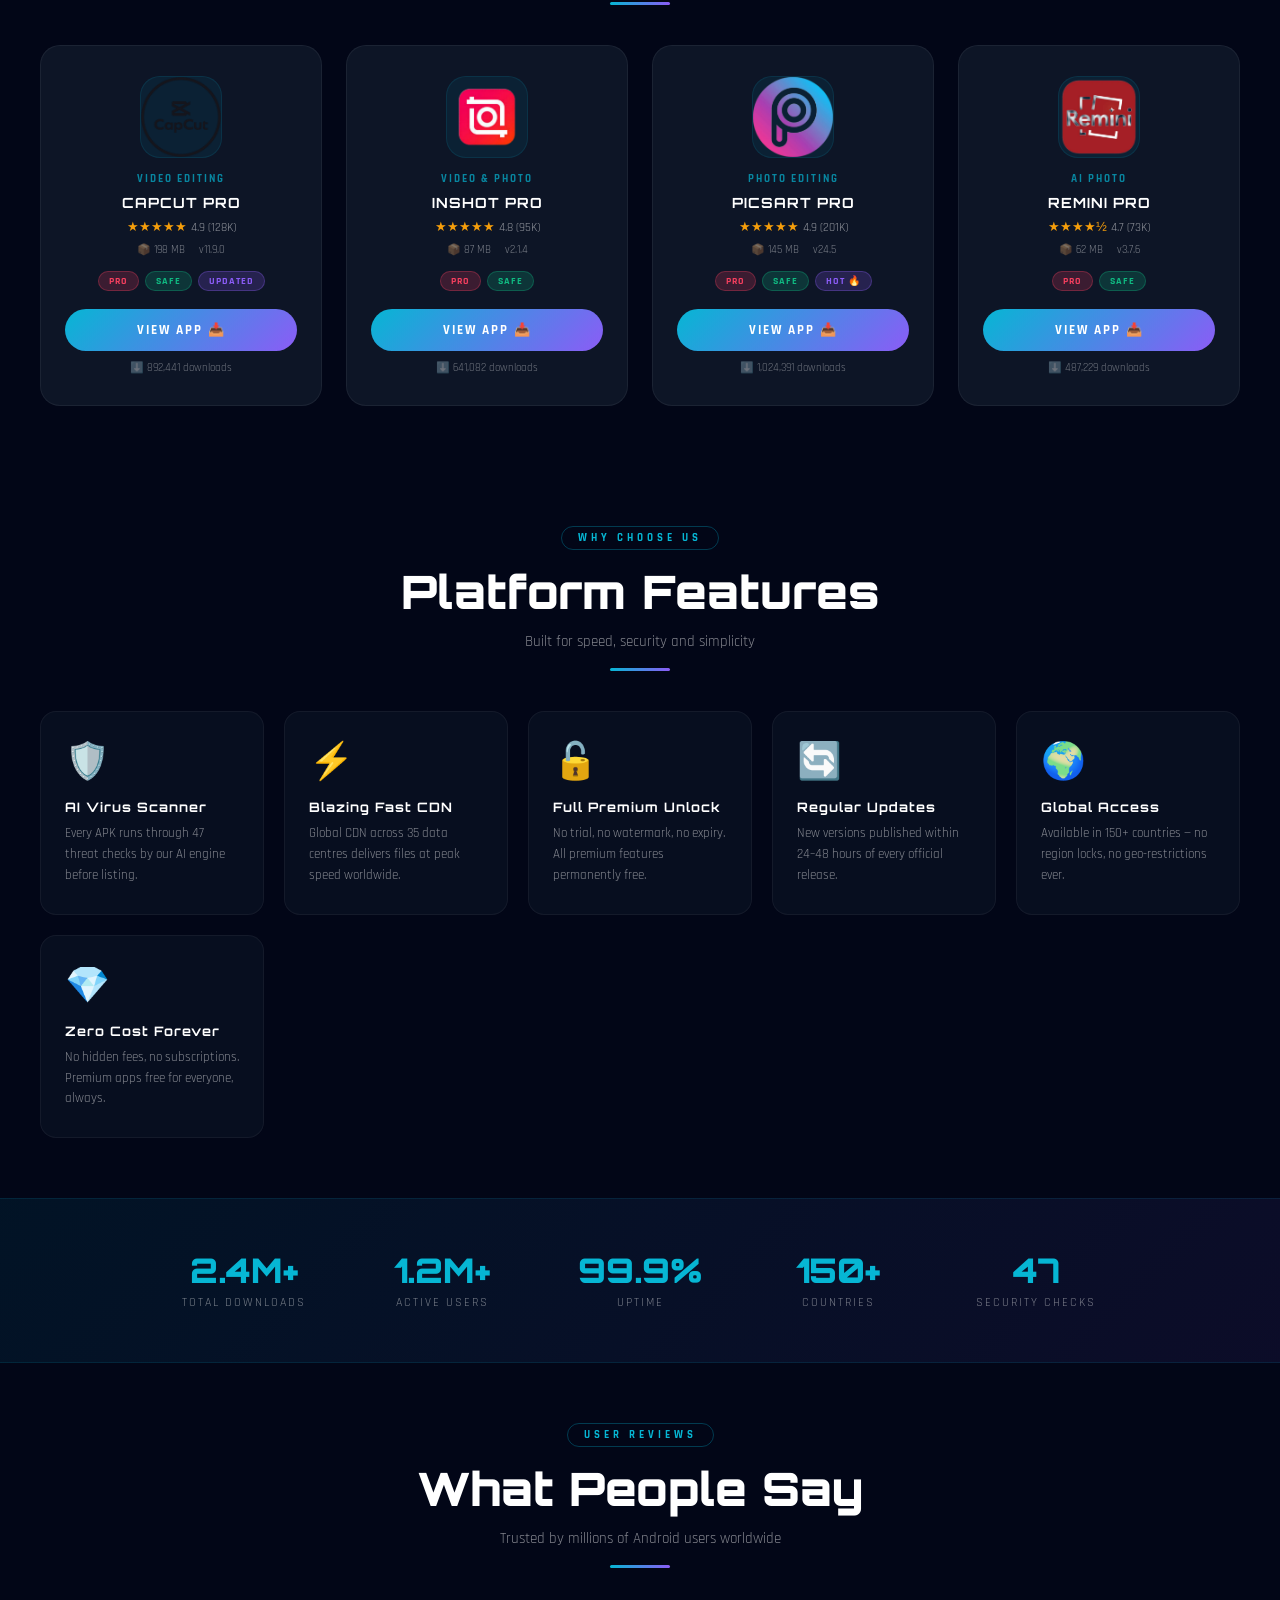
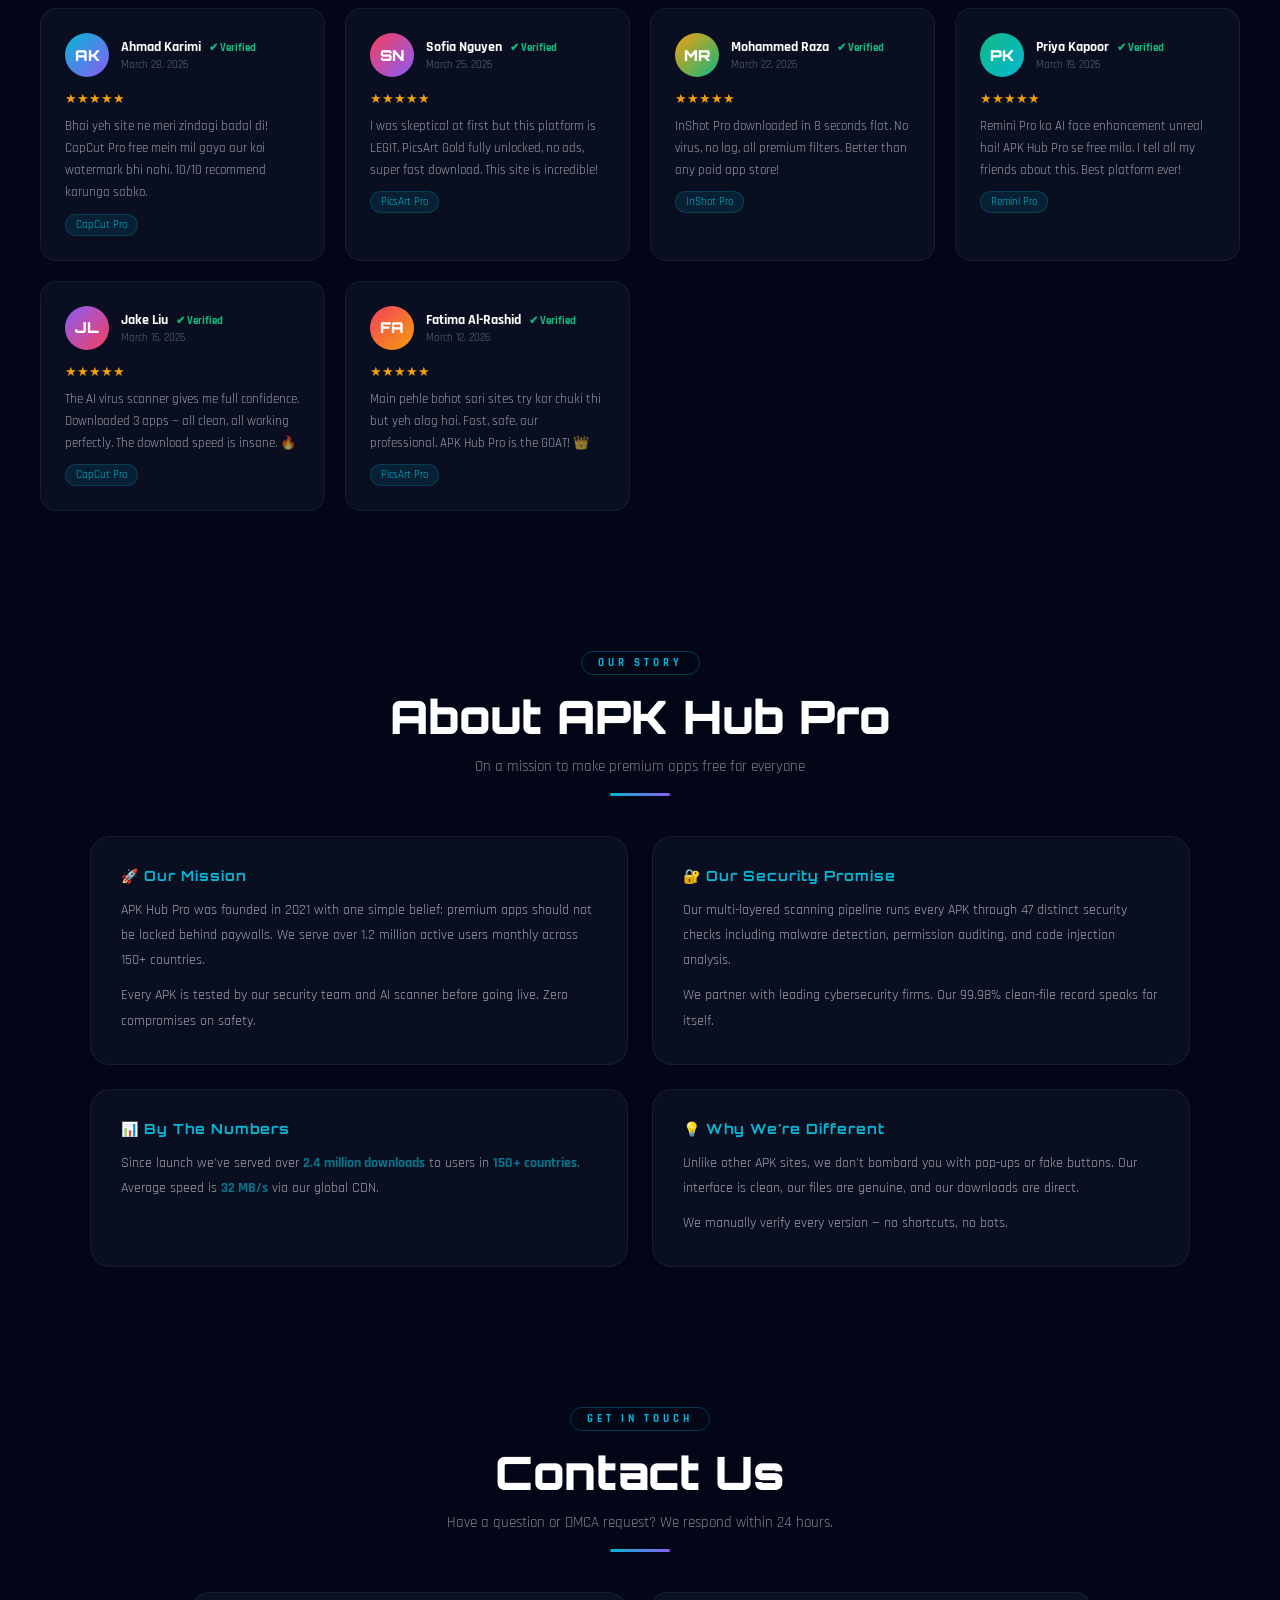
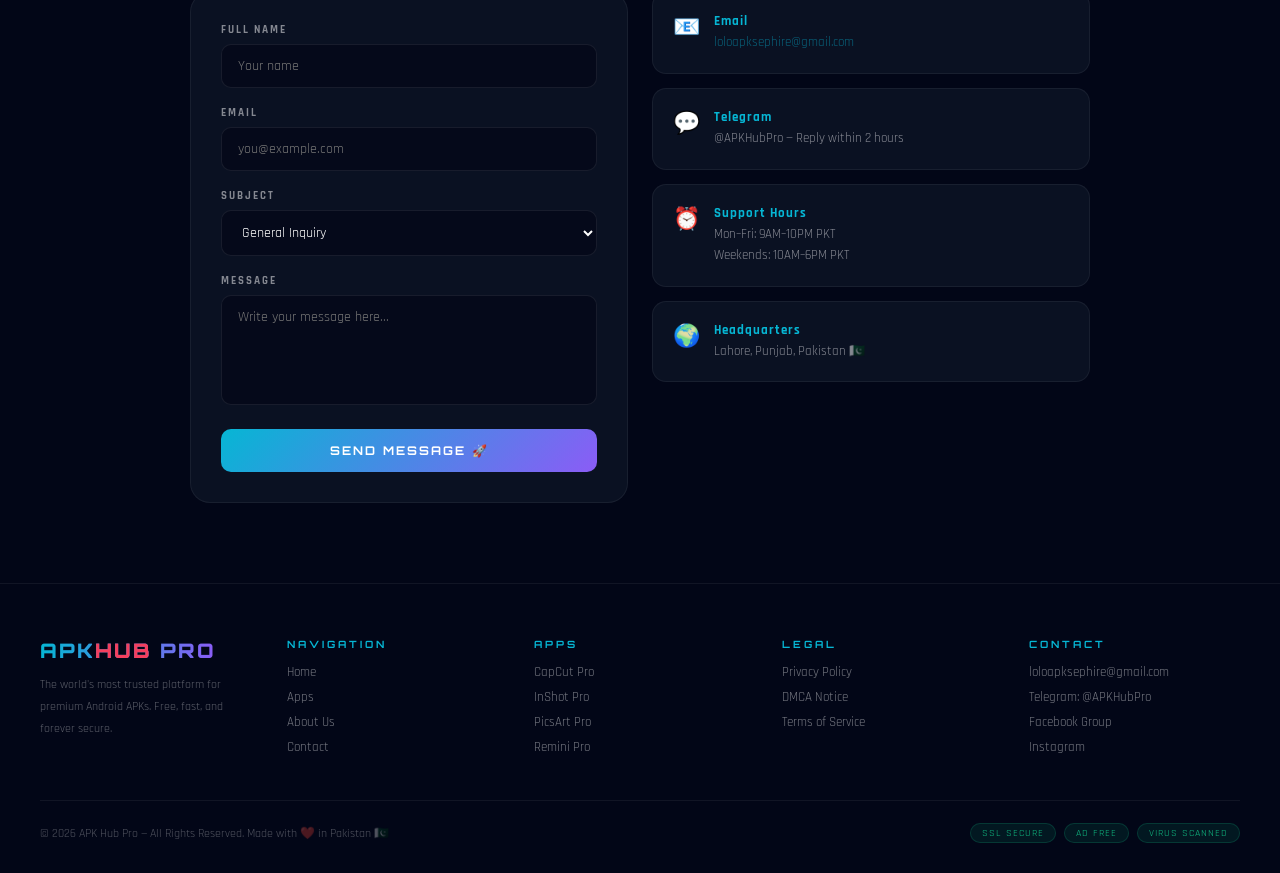
==== commit d0e14253: "Add files via upload" ====
--- a/index.html
+++ b/index.html
@@ -4,721 +4,525 @@
 <meta charset="UTF-8">
 <meta name="viewport" content="width=device-width, initial-scale=1.0">
 <title>APK Hub Pro — Premium Apps, Zero Cost</title>
-<link href="https://fonts.googleapis.com/css2?family=Orbitron:wght@400;700;900&family=Rajdhani:wght@300;400;600;700&family=Space+Mono&display=swap" rel="stylesheet">
+<link rel="preconnect" href="https://fonts.googleapis.com">
+<link href="https://fonts.googleapis.com/css2?family=Orbitron:wght@400;700;900&family=Rajdhani:wght@300;400;600;700&display=swap" rel="stylesheet">
 <style>
-:root{
-  --bg:#020617;
-  --bg2:#0a0f1e;
-  --card:#0d1526;
-  --cyan:#06b6d4;
-  --cyan2:#22d3ee;
-  --pink:#f43f5e;
-  --purple:#8b5cf6;
-  --gold:#f59e0b;
-  --green:#10b981;
-  --glow:0 0 30px rgba(6,182,212,0.5);
-  --glow2:0 0 60px rgba(6,182,212,0.3);
-}
-
+:root{--bg:#020617;--card:#0d1526;--cyan:#06b6d4;--purple:#8b5cf6;--pink:#f43f5e;--gold:#f59e0b;--green:#10b981;--glow:0 0 30px rgba(6,182,212,0.5);--glow2:0 0 60px rgba(6,182,212,0.3)}
 *{margin:0;padding:0;box-sizing:border-box}
 html{scroll-behavior:smooth}
-body{background:var(--bg);color:#fff;font-family:'Rajdhani',sans-serif;overflow-x:hidden;cursor:none}
-
-/* CUSTOM CURSOR */
-.cursor{position:fixed;width:12px;height:12px;background:var(--cyan);border-radius:50%;pointer-events:none;z-index:99999;transform:translate(-50%,-50%);transition:transform 0.1s;mix-blend-mode:difference}
-.cursor-trail{position:fixed;width:30px;height:30px;border:1px solid var(--cyan);border-radius:50%;pointer-events:none;z-index:99998;transform:translate(-50%,-50%);transition:all 0.15s ease;opacity:0.5}
-
-/* PARTICLES */
+body{background:var(--bg);color:#fff;font-family:'Rajdhani',sans-serif;overflow-x:hidden}
 #particles-bg{position:fixed;top:0;left:0;width:100%;height:100%;z-index:0;pointer-events:none}
-
-/* NOISE OVERLAY */
 body::before{content:'';position:fixed;top:0;left:0;width:100%;height:100%;background-image:url("data:image/svg+xml,%3Csvg viewBox='0 0 200 200' xmlns='http://www.w3.org/2000/svg'%3E%3Cfilter id='n'%3E%3CfeTurbulence type='fractalNoise' baseFrequency='0.9' numOctaves='4' stitchTiles='stitch'/%3E%3C/filter%3E%3Crect width='100%25' height='100%25' filter='url(%23n)' opacity='0.03'/%3E%3C/svg%3E");opacity:0.4;pointer-events:none;z-index:1}
 
 /* HEADER */
-header{display:flex;justify-content:space-between;align-items:center;padding:18px 40px;background:rgba(2,6,23,0.9);backdrop-filter:blur(20px);position:sticky;top:0;z-index:1000;border-bottom:1px solid rgba(6,182,212,0.2)}
-.logo{font-family:'Orbitron',sans-serif;font-size:20px;font-weight:900;background:linear-gradient(90deg,var(--cyan),var(--purple));-webkit-background-clip:text;-webkit-text-fill-color:transparent;letter-spacing:2px}
-.logo span{color:var(--pink);-webkit-text-fill-color:var(--pink)}
-nav{display:flex;align-items:center;gap:5px}
-nav a{padding:8px 16px;text-decoration:none;color:rgba(255,255,255,0.7);font-size:13px;font-weight:600;letter-spacing:1px;text-transform:uppercase;border-radius:6px;transition:all 0.3s;position:relative;overflow:hidden}
-nav a::after{content:'';position:absolute;bottom:0;left:0;width:0;height:2px;background:var(--cyan);transition:width 0.3s}
+header{display:flex;justify-content:space-between;align-items:center;padding:18px 40px;background:rgba(2,6,23,0.95);backdrop-filter:blur(20px);position:sticky;top:0;z-index:1000;border-bottom:1px solid rgba(6,182,212,0.2)}
+.logo{font-family:'Orbitron',sans-serif;font-size:20px;font-weight:900;background:linear-gradient(90deg,var(--cyan),var(--purple));-webkit-background-clip:text;-webkit-text-fill-color:transparent;letter-spacing:2px;text-decoration:none}
+.logo em{-webkit-text-fill-color:var(--pink);color:var(--pink);font-style:normal}
+nav{display:flex;align-items:center;gap:4px}
+nav a{padding:8px 14px;text-decoration:none;color:rgba(255,255,255,0.7);font-size:13px;font-weight:600;letter-spacing:1px;text-transform:uppercase;border-radius:6px;transition:all 0.3s}
 nav a:hover{color:#fff;background:rgba(6,182,212,0.1)}
-nav a:hover::after{width:100%}
-.nav-badge{background:var(--pink);color:#fff;font-size:9px;padding:2px 6px;border-radius:10px;margin-left:4px;animation:pulse 2s infinite}
-
-/* PAGES */
-.page{display:none;position:relative;z-index:2}
-.page.active{display:block}
+.nav-badge{background:var(--pink);color:#fff;font-size:9px;padding:2px 6px;border-radius:10px;margin-left:4px}
+
+/* TICKER */
+.ticker-wrap{overflow:hidden;background:rgba(6,182,212,0.08);border-bottom:1px solid rgba(6,182,212,0.15);padding:10px 0;position:relative;z-index:2}
+.ticker{display:flex;animation:ticker 30s linear infinite;white-space:nowrap}
+.ticker-item{padding:0 36px;font-size:12px;font-weight:700;letter-spacing:2px;color:var(--cyan);opacity:0.8;text-transform:uppercase}
+.ticker-dot{color:var(--pink);padding:0 10px}
+@keyframes ticker{from{transform:translateX(0)}to{transform:translateX(-50%)}}
 
 /* HERO */
-.hero{min-height:90vh;display:flex;flex-direction:column;justify-content:center;align-items:center;text-align:center;padding:60px 20px;position:relative;overflow:hidden}
-.hero-grid{position:absolute;top:0;left:0;width:100%;height:100%;background-image:linear-gradient(rgba(6,182,212,0.05) 1px,transparent 1px),linear-gradient(90deg,rgba(6,182,212,0.05) 1px,transparent 1px);background-size:50px 50px;animation:gridMove 20s linear infinite}
+.hero{min-height:90vh;display:flex;flex-direction:column;justify-content:center;align-items:center;text-align:center;padding:60px 20px;position:relative;overflow:hidden;z-index:2}
+.hero-grid{position:absolute;top:0;left:0;width:100%;height:100%;background-image:linear-gradient(rgba(6,182,212,0.05) 1px,transparent 1px),linear-gradient(90deg,rgba(6,182,212,0.05) 1px,transparent 1px);background-size:50px 50px;animation:gridMove 20s linear infinite;pointer-events:none}
 @keyframes gridMove{from{transform:translateY(0)}to{transform:translateY(50px)}}
 .hero-badge{background:rgba(6,182,212,0.1);border:1px solid rgba(6,182,212,0.4);color:var(--cyan);padding:6px 20px;border-radius:30px;font-size:12px;font-weight:700;letter-spacing:3px;text-transform:uppercase;margin-bottom:24px;animation:fadeDown 0.8s ease both}
-.hero h1{font-family:'Orbitron',sans-serif;font-size:clamp(36px,7vw,90px);font-weight:900;line-height:1;margin-bottom:20px;animation:fadeDown 1s 0.2s ease both;opacity:0}
+.hero h1{font-family:'Orbitron',sans-serif;font-size:clamp(36px,7vw,88px);font-weight:900;line-height:1;margin-bottom:20px;animation:fadeDown 1s 0.15s ease both}
 .hero h1 span{display:block;background:linear-gradient(135deg,var(--cyan),var(--purple),var(--pink));-webkit-background-clip:text;-webkit-text-fill-color:transparent}
-.hero-sub{font-size:18px;opacity:0.6;max-width:600px;margin-bottom:40px;animation:fadeDown 1s 0.4s ease both;opacity:0;line-height:1.6}
-.hero-stats{display:flex;gap:40px;margin-bottom:50px;animation:fadeDown 1s 0.6s ease both;opacity:0;flex-wrap:wrap;justify-content:center}
+.hero-sub{font-size:18px;opacity:0.6;max-width:580px;margin-bottom:40px;animation:fadeDown 1s 0.3s ease both;line-height:1.6}
+.hero-stats{display:flex;gap:40px;margin-bottom:44px;flex-wrap:wrap;justify-content:center;animation:fadeDown 1s 0.45s ease both}
 .hstat{text-align:center}
 .hstat-num{font-family:'Orbitron',sans-serif;font-size:28px;font-weight:900;color:var(--cyan)}
 .hstat-label{font-size:12px;opacity:0.5;letter-spacing:2px;text-transform:uppercase}
-.search-wrap{position:relative;width:100%;max-width:500px;animation:fadeDown 1s 0.8s ease both;opacity:0}
-.search-wrap input{width:100%;padding:16px 60px 16px 24px;border-radius:50px;border:1px solid rgba(6,182,212,0.3);background:rgba(13,21,38,0.9);color:#fff;font-family:'Rajdhani',sans-serif;font-size:16px;outline:none;transition:all 0.3s}
+.search-wrap{position:relative;width:100%;max-width:500px;animation:fadeDown 1s 0.6s ease both}
+.search-wrap input{width:100%;padding:16px 56px 16px 24px;border-radius:50px;border:1px solid rgba(6,182,212,0.3);background:rgba(13,21,38,0.9);color:#fff;font-family:'Rajdhani',sans-serif;font-size:16px;outline:none;transition:all 0.3s}
 .search-wrap input:focus{border-color:var(--cyan);box-shadow:var(--glow)}
-.search-icon{position:absolute;right:20px;top:50%;transform:translateY(-50%);font-size:20px;opacity:0.5}
-.scroll-hint{position:absolute;bottom:30px;left:50%;transform:translateX(-50%);display:flex;flex-direction:column;align-items:center;gap:8px;opacity:0.4;animation:bounce 2s infinite}
-.scroll-hint-line{width:1px;height:60px;background:linear-gradient(to bottom,var(--cyan),transparent)}
-@keyframes bounce{0%,100%{transform:translateX(-50%) translateY(0)}50%{transform:translateX(-50%) translateY(10px)}}
+.search-wrap input::placeholder{color:rgba(255,255,255,0.35)}
+.search-icon{position:absolute;right:20px;top:50%;transform:translateY(-50%);font-size:20px;opacity:0.4}
 @keyframes fadeDown{from{opacity:0;transform:translateY(-20px)}to{opacity:1;transform:translateY(0)}}
 
-/* TICKER */
-.ticker-wrap{overflow:hidden;background:rgba(6,182,212,0.08);border-top:1px solid rgba(6,182,212,0.2);border-bottom:1px solid rgba(6,182,212,0.2);padding:10px 0}
-.ticker{display:flex;animation:ticker 25s linear infinite;white-space:nowrap;gap:0}
-.ticker-item{padding:0 40px;font-size:12px;font-weight:700;letter-spacing:2px;color:var(--cyan);opacity:0.7;text-transform:uppercase}
-.ticker-dot{color:var(--pink);margin-right:40px}
-@keyframes ticker{from{transform:translateX(0)}to{transform:translateX(-50%)}}
-
-/* SECTION HEADERS */
+/* SECTION HEADER */
 .section-header{text-align:center;padding:60px 20px 40px;position:relative;z-index:2}
 .section-tag{display:inline-block;font-size:11px;font-weight:700;letter-spacing:4px;color:var(--cyan);text-transform:uppercase;margin-bottom:12px;padding:4px 16px;border:1px solid rgba(6,182,212,0.3);border-radius:20px}
-.section-header h2{font-family:'Orbitron',sans-serif;font-size:clamp(24px,4vw,48px);font-weight:900;margin-bottom:12px}
-.section-header p{opacity:0.5;max-width:500px;margin:0 auto;line-height:1.6}
-.line-accent{width:60px;height:3px;background:linear-gradient(90deg,var(--cyan),var(--purple));margin:16px auto 0;border-radius:2px}
-
-/* APP GRID */
+.section-header h2{font-family:'Orbitron',sans-serif;font-size:clamp(24px,4vw,46px);font-weight:900;margin-bottom:10px}
+.section-header p{opacity:0.5;max-width:500px;margin:0 auto;line-height:1.6;font-size:15px}
+.line-accent{width:60px;height:3px;background:linear-gradient(90deg,var(--cyan),var(--purple));margin:14px auto 0;border-radius:2px}
+
+/* HOW IT WORKS */
+.how{padding:0 40px 60px;position:relative;z-index:2}
+.steps{display:flex;justify-content:center;flex-wrap:wrap;max-width:960px;margin:0 auto}
+.step{text-align:center;padding:20px;flex:1;min-width:170px}
+.step-num{width:58px;height:58px;border-radius:50%;background:linear-gradient(135deg,var(--cyan),var(--purple));display:flex;align-items:center;justify-content:center;font-family:'Orbitron',sans-serif;font-size:18px;font-weight:900;margin:0 auto 14px;box-shadow:var(--glow)}
+.step h3{font-size:14px;font-weight:700;margin-bottom:6px;letter-spacing:1px}
+.step p{font-size:12px;opacity:0.5;max-width:130px;margin:0 auto;line-height:1.6}
+
+/* APP CARDS */
 .apps-grid{display:grid;grid-template-columns:repeat(auto-fit,minmax(240px,1fr));gap:24px;padding:0 40px 60px;position:relative;z-index:2;max-width:1400px;margin:0 auto}
-.app-card{background:var(--card);border:1px solid rgba(255,255,255,0.06);border-radius:20px;padding:30px 24px;text-align:center;transition:all 0.4s cubic-bezier(0.23,1,0.32,1);position:relative;overflow:hidden;cursor:none}
-.app-card::before{content:'';position:absolute;inset:0;background:linear-gradient(135deg,rgba(6,182,212,0.05),transparent,rgba(139,92,246,0.05));opacity:0;transition:0.4s}
-.app-card::after{content:'';position:absolute;top:-100%;left:-60%;width:40%;height:300%;background:linear-gradient(90deg,transparent,rgba(255,255,255,0.06),transparent);transform:skewX(-20deg);transition:0.7s}
-.app-card:hover::before{opacity:1}
-.app-card:hover::after{top:-100%;left:160%}
-.app-card:hover{transform:translateY(-12px);border-color:rgba(6,182,212,0.3);box-shadow:0 30px 60px rgba(0,0,0,0.5),var(--glow2)}
-.app-icon{width:80px;height:80px;border-radius:20px;margin:0 auto 16px;position:relative;background:rgba(6,182,212,0.1);display:flex;align-items:center;justify-content:center;font-size:40px}
-.app-icon-img{width:100%;height:100%;object-fit:cover;border-radius:20px}
+.app-card{background:var(--card);border:1px solid rgba(255,255,255,0.06);border-radius:20px;padding:30px 24px;text-align:center;transition:all 0.4s cubic-bezier(0.23,1,0.32,1);position:relative;overflow:hidden}
+.app-card::after{content:'';position:absolute;top:-100%;left:-60%;width:40%;height:300%;background:linear-gradient(90deg,transparent,rgba(255,255,255,0.05),transparent);transform:skewX(-20deg);transition:0.7s;pointer-events:none}
+.app-card:hover::after{left:160%}
+.app-card:hover{transform:translateY(-10px);border-color:rgba(6,182,212,0.3);box-shadow:0 28px 56px rgba(0,0,0,0.5),var(--glow2)}
+.app-icon{width:82px;height:82px;border-radius:20px;margin:0 auto 14px;background:rgba(6,182,212,0.08);display:flex;align-items:center;justify-content:center;font-size:42px;border:1px solid rgba(6,182,212,0.12)}
+.app-icon img{width:100%;height:100%;object-fit:cover;border-radius:18px}
 .app-category{font-size:11px;font-weight:700;letter-spacing:2px;color:var(--cyan);text-transform:uppercase;margin-bottom:8px;opacity:0.7}
-.app-card h2{font-family:'Orbitron',sans-serif;font-size:14px;font-weight:700;margin-bottom:6px;letter-spacing:1px}
+.app-card h2{font-family:'Orbitron',sans-serif;font-size:14px;font-weight:700;margin-bottom:8px;letter-spacing:1px}
 .app-rating{display:flex;align-items:center;justify-content:center;gap:4px;margin-bottom:8px}
-.stars{color:var(--gold);font-size:12px}
-.rating-num{font-size:12px;opacity:0.6}
-.app-meta{display:flex;justify-content:center;gap:16px;margin-bottom:16px;font-size:11px;opacity:0.5}
-.app-size,.app-version{display:flex;align-items:center;gap:4px}
-.app-badges{display:flex;justify-content:center;gap:6px;margin-bottom:16px;flex-wrap:wrap}
+.stars{color:var(--gold);font-size:13px}
+.rating-num{font-size:12px;opacity:0.55}
+.app-meta{display:flex;justify-content:center;gap:14px;margin-bottom:14px;font-size:11px;opacity:0.45}
+.app-badges{display:flex;justify-content:center;gap:6px;margin-bottom:18px;flex-wrap:wrap}
 .badge{font-size:10px;padding:3px 10px;border-radius:20px;font-weight:700;letter-spacing:1px}
 .badge-pro{background:rgba(244,63,94,0.2);color:var(--pink);border:1px solid rgba(244,63,94,0.3)}
 .badge-safe{background:rgba(16,185,129,0.2);color:var(--green);border:1px solid rgba(16,185,129,0.3)}
 .badge-new{background:rgba(139,92,246,0.2);color:var(--purple);border:1px solid rgba(139,92,246,0.3)}
-.btn-view{display:inline-block;padding:12px 28px;border-radius:50px;background:linear-gradient(135deg,var(--cyan),var(--purple));color:#fff;text-decoration:none;font-family:'Rajdhani',sans-serif;font-weight:700;font-size:13px;letter-spacing:2px;text-transform:uppercase;transition:all 0.3s;border:none;cursor:pointer;width:100%;position:relative;z-index:10}
-.btn-view:hover{transform:scale(1.05);box-shadow:var(--glow)}
+
+/* VIEW APP BUTTON — plain anchor tag, zero JavaScript, always works */
+.btn-view{display:block;padding:13px 28px;border-radius:50px;background:linear-gradient(135deg,var(--cyan),var(--purple));color:#fff;text-decoration:none;font-family:'Rajdhani',sans-serif;font-weight:700;font-size:13px;letter-spacing:2px;text-transform:uppercase;transition:all 0.3s;width:100%;text-align:center;position:relative;z-index:5}
+.btn-view:hover{transform:scale(1.04);box-shadow:var(--glow);color:#fff}
 .download-count{font-size:11px;opacity:0.4;margin-top:10px}
 
-/* FEATURES SECTION */
-.features{padding:60px 40px;position:relative;z-index:2}
+/* FEATURES */
+.features{padding:0 40px 60px;position:relative;z-index:2}
 .features-grid{display:grid;grid-template-columns:repeat(auto-fit,minmax(220px,1fr));gap:20px;max-width:1200px;margin:0 auto}
-.feat-card{background:rgba(13,21,38,0.6);border:1px solid rgba(255,255,255,0.05);border-radius:16px;padding:28px 24px;transition:all 0.3s;position:relative;overflow:hidden}
+.feat-card{background:rgba(13,21,38,0.6);border:1px solid rgba(255,255,255,0.05);border-radius:16px;padding:28px 24px;transition:all 0.3s}
 .feat-card:hover{border-color:rgba(6,182,212,0.3);transform:translateY(-6px);background:rgba(6,182,212,0.05)}
-.feat-icon{font-size:36px;margin-bottom:16px;display:block}
+.feat-icon{font-size:36px;margin-bottom:14px;display:block}
 .feat-card h3{font-family:'Orbitron',sans-serif;font-size:13px;font-weight:700;margin-bottom:8px;letter-spacing:1px}
 .feat-card p{font-size:13px;opacity:0.5;line-height:1.6}
 
-/* STATS BAR */
-.stats-bar{background:linear-gradient(135deg,rgba(6,182,212,0.1),rgba(139,92,246,0.1));border-top:1px solid rgba(6,182,212,0.15);border-bottom:1px solid rgba(6,182,212,0.15);padding:50px 40px;position:relative;z-index:2;overflow:hidden}
-.stats-bar::before{content:'';position:absolute;top:-50%;left:-10%;width:300px;height:300px;background:radial-gradient(circle,rgba(6,182,212,0.1),transparent);pointer-events:none}
-.stats-inner{display:grid;grid-template-columns:repeat(auto-fit,minmax(150px,1fr));gap:30px;max-width:1000px;margin:0 auto;text-align:center}
-.stat-item .num{font-family:'Orbitron',sans-serif;font-size:36px;font-weight:900;color:var(--cyan);display:block}
-.stat-item .lbl{font-size:12px;opacity:0.5;letter-spacing:2px;text-transform:uppercase;margin-top:4px}
+/* STATS */
+.stats-bar{background:linear-gradient(135deg,rgba(6,182,212,0.08),rgba(139,92,246,0.08));border-top:1px solid rgba(6,182,212,0.12);border-bottom:1px solid rgba(6,182,212,0.12);padding:50px 40px;position:relative;z-index:2}
+.stats-inner{display:grid;grid-template-columns:repeat(auto-fit,minmax(140px,1fr));gap:30px;max-width:960px;margin:0 auto;text-align:center}
+.stat-num{font-family:'Orbitron',sans-serif;font-size:34px;font-weight:900;color:var(--cyan);display:block}
+.stat-lbl{font-size:12px;opacity:0.45;letter-spacing:2px;text-transform:uppercase;margin-top:4px}
 
 /* REVIEWS */
 .reviews{padding:0 40px 80px;position:relative;z-index:2}
 .reviews-grid{display:grid;grid-template-columns:repeat(auto-fit,minmax(280px,1fr));gap:20px;max-width:1200px;margin:0 auto}
-.review-card{background:rgba(13,21,38,0.7);border:1px solid rgba(255,255,255,0.06);border-radius:16px;padding:24px;transition:all 0.3s;position:relative;overflow:hidden}
+.review-card{background:rgba(13,21,38,0.7);border:1px solid rgba(255,255,255,0.06);border-radius:16px;padding:24px;transition:all 0.3s}
 .review-card:hover{border-color:rgba(6,182,212,0.2);transform:translateY(-4px)}
-.review-top{display:flex;align-items:center;gap:12px;margin-bottom:16px}
-.review-avatar{width:44px;height:44px;border-radius:50%;background:linear-gradient(135deg,var(--cyan),var(--purple));display:flex;align-items:center;justify-content:center;font-family:'Orbitron',sans-serif;font-size:16px;font-weight:900;flex-shrink:0}
-.review-name{font-weight:700;font-size:14px;letter-spacing:0.5px}
-.review-date{font-size:11px;opacity:0.4;margin-top:2px}
-.review-stars{color:var(--gold);font-size:13px;margin-bottom:10px}
-.review-text{font-size:13px;opacity:0.65;line-height:1.7}
-.review-app{display:inline-block;margin-top:12px;font-size:11px;padding:3px 10px;border-radius:20px;background:rgba(6,182,212,0.1);color:var(--cyan);border:1px solid rgba(6,182,212,0.2)}
-.verified{color:var(--green);font-size:11px;margin-left:6px}
-
-/* HOW IT WORKS */
-.how{padding:60px 40px;position:relative;z-index:2}
-.steps{display:flex;justify-content:center;gap:0;flex-wrap:wrap;max-width:1000px;margin:0 auto;position:relative}
-.steps::before{content:'';position:absolute;top:40px;left:10%;width:80%;height:2px;background:linear-gradient(90deg,transparent,var(--cyan),var(--purple),var(--pink),transparent);opacity:0.3}
-.step{text-align:center;padding:20px;flex:1;min-width:180px;position:relative}
-.step-num{width:60px;height:60px;border-radius:50%;background:linear-gradient(135deg,var(--cyan),var(--purple));display:flex;align-items:center;justify-content:center;font-family:'Orbitron',sans-serif;font-size:20px;font-weight:900;margin:0 auto 16px;position:relative;z-index:1;box-shadow:var(--glow)}
-.step h3{font-size:14px;font-weight:700;margin-bottom:6px;letter-spacing:1px}
-.step p{font-size:12px;opacity:0.5;max-width:140px;margin:0 auto;line-height:1.6}
-
-/* ABOUT PAGE */
-.about-hero{padding:80px 40px 60px;text-align:center;position:relative;z-index:2}
-.about-hero h1{font-family:'Orbitron',sans-serif;font-size:clamp(28px,5vw,64px);font-weight:900;margin-bottom:20px}
-.about-hero h1 span{background:linear-gradient(135deg,var(--cyan),var(--pink));-webkit-background-clip:text;-webkit-text-fill-color:transparent}
-.about-content{max-width:1100px;margin:0 auto;padding:0 40px 80px;display:grid;grid-template-columns:1fr 1fr;gap:40px;position:relative;z-index:2}
-@media(max-width:768px){.about-content{grid-template-columns:1fr}}
-.about-block{background:rgba(13,21,38,0.7);border:1px solid rgba(255,255,255,0.06);border-radius:20px;padding:32px}
+.review-top{display:flex;align-items:center;gap:12px;margin-bottom:14px}
+.review-avatar{width:44px;height:44px;border-radius:50%;background:linear-gradient(135deg,var(--cyan),var(--purple));display:flex;align-items:center;justify-content:center;font-family:'Orbitron',sans-serif;font-size:15px;font-weight:900;flex-shrink:0}
+.review-name{font-weight:700;font-size:14px}
+.review-date{font-size:11px;opacity:0.35;margin-top:2px}
+.review-stars{color:var(--gold);font-size:13px;margin-bottom:8px}
+.review-text{font-size:13px;opacity:0.6;line-height:1.7}
+.review-app{display:inline-block;margin-top:10px;font-size:11px;padding:3px 10px;border-radius:20px;background:rgba(6,182,212,0.1);color:var(--cyan);border:1px solid rgba(6,182,212,0.2)}
+.verified{color:var(--green);font-size:11px;margin-left:5px}
+
+/* ABOUT */
+.about-section{padding:0 40px 80px;position:relative;z-index:2}
+.about-grid{display:grid;grid-template-columns:1fr 1fr;gap:24px;max-width:1100px;margin:0 auto}
+.about-block{background:rgba(13,21,38,0.7);border:1px solid rgba(255,255,255,0.06);border-radius:20px;padding:30px;transition:all 0.3s}
 .about-block:hover{border-color:rgba(6,182,212,0.2)}
-.about-block h3{font-family:'Orbitron',sans-serif;font-size:15px;font-weight:700;margin-bottom:16px;color:var(--cyan);letter-spacing:1px}
-.about-block p{font-size:14px;opacity:0.6;line-height:1.8;margin-bottom:12px}
-.team-grid{display:grid;grid-template-columns:repeat(auto-fit,minmax(200px,1fr));gap:20px;max-width:900px;margin:0 auto;padding:0 40px 80px;position:relative;z-index:2}
-.team-card{background:rgba(13,21,38,0.7);border:1px solid rgba(255,255,255,0.06);border-radius:16px;padding:28px;text-align:center;transition:all 0.3s}
-.team-card:hover{transform:translateY(-6px);border-color:rgba(6,182,212,0.3)}
-.team-avatar{width:70px;height:70px;border-radius:50%;background:linear-gradient(135deg,var(--cyan),var(--purple));display:flex;align-items:center;justify-content:center;font-size:28px;margin:0 auto 16px}
-.team-name{font-family:'Orbitron',sans-serif;font-size:13px;font-weight:700;margin-bottom:4px;letter-spacing:1px}
-.team-role{font-size:12px;opacity:0.5;margin-bottom:12px}
-.team-socials{display:flex;justify-content:center;gap:10px}
-.tsoc{width:30px;height:30px;border-radius:50%;background:rgba(6,182,212,0.1);display:flex;align-items:center;justify-content:center;font-size:13px;cursor:none;transition:all 0.2s}
-.tsoc:hover{background:var(--cyan);color:var(--bg)}
-
-/* CONTACT PAGE */
-.contact-wrap{max-width:900px;margin:0 auto;padding:80px 40px;position:relative;z-index:2}
-.contact-wrap h1{font-family:'Orbitron',sans-serif;font-size:clamp(28px,4vw,52px);font-weight:900;margin-bottom:10px;text-align:center}
-.contact-wrap>p{text-align:center;opacity:0.5;margin-bottom:50px;font-size:14px;line-height:1.6}
-.contact-grid{display:grid;grid-template-columns:1fr 1fr;gap:30px}
-@media(max-width:768px){.contact-grid{grid-template-columns:1fr}}
-.contact-form{background:rgba(13,21,38,0.8);border:1px solid rgba(255,255,255,0.06);border-radius:20px;padding:32px}
-.form-group{margin-bottom:20px}
-.form-group label{display:block;font-size:12px;font-weight:700;letter-spacing:2px;text-transform:uppercase;opacity:0.6;margin-bottom:8px}
+.about-block h3{font-family:'Orbitron',sans-serif;font-size:14px;font-weight:700;margin-bottom:14px;color:var(--cyan);letter-spacing:1px}
+.about-block p{font-size:14px;opacity:0.6;line-height:1.8;margin-bottom:10px}
+.about-block p:last-child{margin-bottom:0}
+
+/* CONTACT */
+.contact-section{padding:0 40px 80px;position:relative;z-index:2}
+.contact-inner{display:grid;grid-template-columns:1fr 1fr;gap:24px;max-width:900px;margin:0 auto}
+.contact-form-box{background:rgba(13,21,38,0.8);border:1px solid rgba(255,255,255,0.06);border-radius:20px;padding:30px}
+.form-group{margin-bottom:18px}
+.form-group label{display:block;font-size:11px;font-weight:700;letter-spacing:2px;text-transform:uppercase;opacity:0.5;margin-bottom:7px}
 .form-group input,.form-group textarea,.form-group select{width:100%;padding:12px 16px;background:rgba(2,6,23,0.6);border:1px solid rgba(255,255,255,0.08);border-radius:10px;color:#fff;font-family:'Rajdhani',sans-serif;font-size:14px;outline:none;transition:all 0.3s}
-.form-group input:focus,.form-group textarea:focus,.form-group select:focus{border-color:var(--cyan);box-shadow:0 0 20px rgba(6,182,212,0.2)}
-.form-group textarea{height:120px;resize:none}
+.form-group input:focus,.form-group textarea:focus{border-color:var(--cyan);box-shadow:0 0 18px rgba(6,182,212,0.2)}
+.form-group textarea{height:110px;resize:none}
 .form-group select option{background:#0a0f1e}
-.btn-submit{width:100%;padding:14px;background:linear-gradient(135deg,var(--cyan),var(--purple));color:#fff;border:none;border-radius:10px;font-family:'Orbitron',sans-serif;font-size:13px;font-weight:700;letter-spacing:2px;cursor:none;transition:all 0.3s}
+.btn-submit{width:100%;padding:14px;background:linear-gradient(135deg,var(--cyan),var(--purple));color:#fff;border:none;border-radius:10px;font-family:'Orbitron',sans-serif;font-size:12px;font-weight:700;letter-spacing:2px;cursor:pointer;transition:all 0.3s}
 .btn-submit:hover{transform:scale(1.02);box-shadow:var(--glow)}
-.contact-info{display:flex;flex-direction:column;gap:16px}
-.info-card{background:rgba(13,21,38,0.8);border:1px solid rgba(255,255,255,0.06);border-radius:16px;padding:24px;transition:all 0.3s;display:flex;align-items:flex-start;gap:16px}
-.info-card:hover{border-color:rgba(6,182,212,0.3);transform:translateX(6px)}
-.info-icon{font-size:24px;flex-shrink:0;margin-top:2px}
-.info-title{font-size:13px;font-weight:700;letter-spacing:1px;margin-bottom:4px;color:var(--cyan)}
+.contact-info-box{display:flex;flex-direction:column;gap:14px}
+.info-card{background:rgba(13,21,38,0.8);border:1px solid rgba(255,255,255,0.06);border-radius:14px;padding:20px;transition:all 0.3s;display:flex;align-items:flex-start;gap:14px}
+.info-card:hover{border-color:rgba(6,182,212,0.3);transform:translateX(5px)}
+.info-icon{font-size:22px;flex-shrink:0;margin-top:1px}
+.info-title{font-size:13px;font-weight:700;letter-spacing:1px;margin-bottom:3px;color:var(--cyan)}
 .info-val{font-size:13px;opacity:0.5;line-height:1.6}
-.faq-section{margin-top:40px}
-.faq-item{background:rgba(13,21,38,0.6);border:1px solid rgba(255,255,255,0.06);border-radius:12px;margin-bottom:12px;overflow:hidden}
-.faq-q{padding:18px 20px;cursor:none;display:flex;justify-content:space-between;align-items:center;font-weight:700;font-size:14px;transition:all 0.3s}
-.faq-q:hover{background:rgba(6,182,212,0.05);color:var(--cyan)}
-.faq-a{max-height:0;overflow:hidden;transition:max-height 0.4s ease,padding 0.3s}
-.faq-a.open{max-height:200px;padding:0 20px 18px}
-.faq-a p{font-size:13px;opacity:0.55;line-height:1.7}
-.faq-arr{font-size:18px;transition:transform 0.3s;opacity:0.5}
-.faq-arr.open{transform:rotate(180deg)}
-
-/* PRIVACY PAGE */
-.legal-wrap{max-width:800px;margin:0 auto;padding:80px 40px;position:relative;z-index:2}
-.legal-wrap h1{font-family:'Orbitron',sans-serif;font-size:clamp(24px,3vw,42px);font-weight:900;margin-bottom:8px;text-align:center}
-.legal-date{text-align:center;font-size:12px;opacity:0.4;letter-spacing:2px;margin-bottom:50px;text-transform:uppercase}
-.legal-section{margin-bottom:32px}
-.legal-section h2{font-family:'Orbitron',sans-serif;font-size:15px;color:var(--cyan);margin-bottom:12px;padding-bottom:8px;border-bottom:1px solid rgba(6,182,212,0.2);letter-spacing:1px}
-.legal-section p{font-size:13px;opacity:0.6;line-height:1.9;margin-bottom:10px}
-.legal-list{list-style:none;margin:10px 0}
-.legal-list li{font-size:13px;opacity:0.6;line-height:1.8;padding-left:20px;position:relative}
-.legal-list li::before{content:'→';position:absolute;left:0;color:var(--cyan);opacity:0.6}
+.info-val a{color:var(--cyan);text-decoration:none}
+
+/* FOOTER */
+footer{background:#020617;border-top:1px solid rgba(255,255,255,0.06);padding:54px 40px 30px;position:relative;z-index:2}
+.footer-grid{display:grid;grid-template-columns:repeat(auto-fit,minmax(170px,1fr));gap:36px;max-width:1200px;margin:0 auto 36px}
+.footer-brand p{font-size:12px;opacity:0.35;line-height:1.8;max-width:210px;margin-top:10px}
+.footer-col h4{font-family:'Orbitron',sans-serif;font-size:10px;font-weight:700;letter-spacing:3px;color:var(--cyan);text-transform:uppercase;margin-bottom:14px}
+.footer-col a{display:block;font-size:13px;opacity:0.45;text-decoration:none;color:#fff;margin-bottom:9px;transition:all 0.2s}
+.footer-col a:hover{opacity:1;color:var(--cyan);padding-left:4px}
+.footer-bottom{display:flex;justify-content:space-between;align-items:center;flex-wrap:wrap;gap:12px;padding-top:22px;border-top:1px solid rgba(255,255,255,0.06);max-width:1200px;margin:0 auto}
+.footer-bottom p{font-size:12px;opacity:0.3}
+.footer-badges{display:flex;gap:8px}
+.fbadge{font-size:10px;padding:3px 11px;border-radius:20px;background:rgba(16,185,129,0.1);color:var(--green);border:1px solid rgba(16,185,129,0.2);letter-spacing:1px;text-transform:uppercase}
+
+/* LIVE BAR */
+.live-bar{position:fixed;bottom:0;left:0;right:0;background:rgba(2,6,23,0.97);backdrop-filter:blur(20px);border-top:1px solid rgba(6,182,212,0.15);padding:8px 40px;display:flex;justify-content:center;gap:36px;z-index:999;font-size:12px;flex-wrap:wrap}
+.live-item{display:flex;align-items:center;gap:7px;opacity:0.55}
+.live-dot{width:6px;height:6px;border-radius:50%;background:var(--green);animation:pulse 2s infinite}
+@keyframes pulse{0%,100%{opacity:1;transform:scale(1)}50%{opacity:0.4;transform:scale(1.5)}}
 
 /* TOAST */
-.toast{position:fixed;bottom:30px;right:30px;background:rgba(13,21,38,0.95);border:1px solid rgba(6,182,212,0.4);padding:16px 24px;border-radius:12px;font-size:14px;font-weight:600;z-index:9999;transform:translateY(100px);transition:all 0.4s cubic-bezier(0.23,1,0.32,1);backdrop-filter:blur(20px);box-shadow:var(--glow)}
-.toast.show{transform:translateY(0)}
-.toast-icon{margin-right:10px}
-
-/* MODAL */
-.modal-overlay{position:fixed;inset:0;background:rgba(0,0,0,0.8);z-index:2000;display:none;align-items:center;justify-content:center;backdrop-filter:blur(10px)}
-.modal-overlay.open{display:flex}
-.modal{background:#0d1526;border:1px solid rgba(6,182,212,0.3);border-radius:24px;padding:40px;max-width:500px;width:90%;position:relative;animation:modalIn 0.4s cubic-bezier(0.23,1,0.32,1)}
-@keyframes modalIn{from{opacity:0;transform:scale(0.8) translateY(30px)}to{opacity:1;transform:scale(1) translateY(0)}}
-.modal-close{position:absolute;top:16px;right:20px;font-size:24px;cursor:none;opacity:0.4;transition:0.2s;background:none;border:none;color:#fff}
-.modal-close:hover{opacity:1;transform:rotate(90deg)}
-.modal-app-icon{font-size:60px;text-align:center;margin-bottom:16px}
-.modal h2{font-family:'Orbitron',sans-serif;font-size:18px;font-weight:900;margin-bottom:6px;text-align:center;letter-spacing:1px}
-.modal-version{text-align:center;font-size:12px;opacity:0.4;margin-bottom:20px;letter-spacing:2px;text-transform:uppercase}
-.modal-specs{display:grid;grid-template-columns:1fr 1fr;gap:10px;margin-bottom:20px}
-.spec-item{background:rgba(2,6,23,0.5);border:1px solid rgba(255,255,255,0.06);border-radius:10px;padding:12px}
-.spec-label{font-size:10px;opacity:0.4;letter-spacing:2px;text-transform:uppercase;margin-bottom:4px}
-.spec-val{font-size:14px;font-weight:700;color:var(--cyan)}
-.modal-desc{font-size:13px;opacity:0.55;line-height:1.7;margin-bottom:24px}
-.modal-btn{width:100%;padding:14px;background:linear-gradient(135deg,var(--cyan),var(--purple));color:#fff;border:none;border-radius:12px;font-family:'Orbitron',sans-serif;font-size:13px;font-weight:700;letter-spacing:2px;cursor:none;transition:all 0.3s}
-.modal-btn:hover{box-shadow:var(--glow)}
-.progress-bar{height:4px;background:rgba(255,255,255,0.1);border-radius:2px;overflow:hidden;margin-top:14px;display:none}
-.progress-fill{height:100%;background:linear-gradient(90deg,var(--cyan),var(--purple));border-radius:2px;width:0;transition:width 0.05s linear}
-
-/* FOOTER */
-footer{background:#020617;border-top:1px solid rgba(255,255,255,0.06);padding:60px 40px 30px;position:relative;z-index:2}
-.footer-grid{display:grid;grid-template-columns:repeat(auto-fit,minmax(180px,1fr));gap:40px;max-width:1200px;margin:0 auto;margin-bottom:40px}
-.footer-brand .logo{font-size:18px;margin-bottom:12px;display:block}
-.footer-brand p{font-size:12px;opacity:0.4;line-height:1.8;max-width:220px}
-.footer-col h4{font-family:'Orbitron',sans-serif;font-size:11px;font-weight:700;letter-spacing:3px;color:var(--cyan);text-transform:uppercase;margin-bottom:16px}
-.footer-col a{display:block;font-size:13px;opacity:0.5;text-decoration:none;color:#fff;margin-bottom:10px;transition:all 0.2s;cursor:none}
-.footer-col a:hover{opacity:1;color:var(--cyan);transform:translateX(4px)}
-.footer-bottom{display:flex;justify-content:space-between;align-items:center;flex-wrap:wrap;gap:16px;padding-top:24px;border-top:1px solid rgba(255,255,255,0.06);max-width:1200px;margin:0 auto}
-.footer-bottom p{font-size:12px;opacity:0.3}
-.footer-badges{display:flex;gap:10px}
-.fbadge{font-size:10px;padding:4px 12px;border-radius:20px;background:rgba(16,185,129,0.1);color:var(--green);border:1px solid rgba(16,185,129,0.2);letter-spacing:1px;text-transform:uppercase}
-
-/* LIVE COUNTER */
-.live-bar{position:fixed;bottom:0;left:0;right:0;background:rgba(2,6,23,0.95);backdrop-filter:blur(20px);border-top:1px solid rgba(6,182,212,0.15);padding:8px 40px;display:flex;justify-content:center;gap:40px;z-index:500;font-size:12px;flex-wrap:wrap}
-.live-item{display:flex;align-items:center;gap:8px;opacity:0.6}
-.live-dot{width:6px;height:6px;border-radius:50%;background:var(--green);animation:pulse 2s infinite}
-@keyframes pulse{0%,100%{opacity:1;transform:scale(1)}50%{opacity:0.5;transform:scale(1.5)}}
+.toast{position:fixed;bottom:60px;right:24px;background:rgba(13,21,38,0.97);border:1px solid rgba(6,182,212,0.4);padding:14px 22px;border-radius:12px;font-size:14px;font-weight:600;z-index:9999;transform:translateY(80px);opacity:0;transition:all 0.4s cubic-bezier(0.23,1,0.32,1);backdrop-filter:blur(20px)}
+.toast.show{transform:translateY(0);opacity:1}
+
+/* SCROLL REVEAL */
+.reveal{opacity:0;transform:translateY(36px);transition:all 0.7s cubic-bezier(0.23,1,0.32,1)}
+.reveal.visible{opacity:1;transform:translateY(0)}
 
 /* RESPONSIVE */
 @media(max-width:768px){
-  header{padding:16px 20px}
-  nav a{padding:6px 10px;font-size:11px}
-  .apps-grid{padding:0 20px 40px}
-  .features{padding:40px 20px}
-  .stats-bar{padding:40px 20px}
-  .reviews{padding:0 20px 60px}
-  .how{padding:40px 20px}
-  .contact-wrap,.legal-wrap{padding:60px 20px}
-  footer{padding:40px 20px 70px}
-  .about-content{padding:0 20px 60px}
-  .team-grid{padding:0 20px 60px}
+  header{padding:14px 18px}
+  nav a{padding:6px 9px;font-size:11px}
+  .apps-grid,.features,.reviews,.about-section,.contact-section{padding-left:18px;padding-right:18px}
+  .about-grid,.contact-inner{grid-template-columns:1fr}
+  .stats-bar{padding:36px 18px}
+  .how{padding:0 18px 50px}
+  footer{padding:40px 18px 70px}
   .live-bar{display:none}
-  .steps::before{display:none}
 }
-
-/* SCROLL ANIMATIONS */
-.reveal{opacity:0;transform:translateY(40px);transition:all 0.7s cubic-bezier(0.23,1,0.32,1)}
-.reveal.visible{opacity:1;transform:translateY(0)}
-.reveal-left{opacity:0;transform:translateX(-40px);transition:all 0.7s cubic-bezier(0.23,1,0.32,1)}
-.reveal-left.visible{opacity:1;transform:translateX(0)}
-.reveal-right{opacity:0;transform:translateX(40px);transition:all 0.7s cubic-bezier(0.23,1,0.32,1)}
-.reveal-right.visible{opacity:1;transform:translateX(0)}
-
-/* LOADING SCREEN */
-#loader{position:fixed;inset:0;background:var(--bg);z-index:99999;display:flex;flex-direction:column;align-items:center;justify-content:center;transition:opacity 0.6s,visibility 0.6s}
-#loader.done{opacity:0;visibility:hidden}
-.loader-logo{font-family:'Orbitron',sans-serif;font-size:28px;font-weight:900;background:linear-gradient(90deg,var(--cyan),var(--purple));-webkit-background-clip:text;-webkit-text-fill-color:transparent;margin-bottom:30px;letter-spacing:4px}
-.loader-bar{width:200px;height:3px;background:rgba(255,255,255,0.1);border-radius:2px;overflow:hidden}
-.loader-fill{height:100%;background:linear-gradient(90deg,var(--cyan),var(--purple));width:0;animation:load 1.8s ease forwards}
-@keyframes load{to{width:100%}}
-.loader-text{font-size:11px;letter-spacing:4px;opacity:0.3;text-transform:uppercase;margin-top:12px;font-family:'Space Mono',monospace}
 </style>
 </head>
 <body>
 
-<!-- LOADER -->
-<div id="loader">
-  <div class="loader-logo">APK HUB PRO</div>
-  <div class="loader-bar"><div class="loader-fill"></div></div>
-  <div class="loader-text">Initializing Secure Connection...</div>
-</div>
-
-<!-- CURSOR -->
-<div class="cursor" id="cursor"></div>
-<div class="cursor-trail" id="cursorTrail"></div>
-
-<!-- PARTICLES -->
 <canvas id="particles-bg"></canvas>
 
 <!-- HEADER -->
 <header>
-  <div class="logo">APK<span>HUB</span> PRO 🚀</div>
+  <a class="logo" href="index.html">APK<em>HUB</em> PRO 🚀</a>
   <nav>
-    <a href="#" onclick="showPage('home');return false">Home</a>
-    <a href="#" onclick="showPage('home');scrollToApps();return false">Apps <span class="nav-badge">4</span></a>
-    <a href="#" onclick="showPage('about');return false">About</a>
-    <a href="#" onclick="showPage('contact');return false">Contact</a>
-    <a href="#" onclick="showPage('privacy');return false">Privacy</a>
+    <a href="#home">Home</a>
+    <a href="#apps">Apps <span class="nav-badge">4</span></a>
+    <a href="#about">About</a>
+    <a href="#contact">Contact</a>
   </nav>
 </header>
 
 <!-- TICKER -->
 <div class="ticker-wrap">
-  <div class="ticker" id="ticker">
+  <div class="ticker">
     <span class="ticker-item">🔥 CapCut Pro v11.9 Now Available</span><span class="ticker-dot">●</span>
-    <span class="ticker-item">✅ 100% Safe & Verified APKs</span><span class="ticker-dot">●</span>
+    <span class="ticker-item">✅ 100% Safe &amp; Verified APKs</span><span class="ticker-dot">●</span>
     <span class="ticker-item">⚡ 2.4M+ Downloads This Month</span><span class="ticker-dot">●</span>
     <span class="ticker-item">🌟 InShot Pro Updated — No Watermark</span><span class="ticker-dot">●</span>
     <span class="ticker-item">🔐 SSL Encrypted Downloads</span><span class="ticker-dot">●</span>
     <span class="ticker-item">📱 Android 5.0+ Supported</span><span class="ticker-dot">●</span>
-    <span class="ticker-item">🎨 PicsArt Premium Unlocked</span><span class="ticker-dot">●</span>
-    <span class="ticker-item">🤖 AI-Powered Virus Scan on Every File</span><span class="ticker-dot">●</span>
+    <span class="ticker-item">🎨 PicsArt Premium Fully Unlocked</span><span class="ticker-dot">●</span>
+    <span class="ticker-item">🤖 AI Virus Scan on Every File</span><span class="ticker-dot">●</span>
     <span class="ticker-item">🔥 CapCut Pro v11.9 Now Available</span><span class="ticker-dot">●</span>
-    <span class="ticker-item">✅ 100% Safe & Verified APKs</span><span class="ticker-dot">●</span>
+    <span class="ticker-item">✅ 100% Safe &amp; Verified APKs</span><span class="ticker-dot">●</span>
     <span class="ticker-item">⚡ 2.4M+ Downloads This Month</span><span class="ticker-dot">●</span>
     <span class="ticker-item">🌟 InShot Pro Updated — No Watermark</span><span class="ticker-dot">●</span>
     <span class="ticker-item">🔐 SSL Encrypted Downloads</span><span class="ticker-dot">●</span>
     <span class="ticker-item">📱 Android 5.0+ Supported</span><span class="ticker-dot">●</span>
-    <span class="ticker-item">🎨 PicsArt Premium Unlocked</span><span class="ticker-dot">●</span>
-    <span class="ticker-item">🤖 AI-Powered Virus Scan on Every File</span><span class="ticker-dot">●</span>
-  </div>
-</div>
-
-<!-- ===== HOME PAGE ===== -->
-<div class="page active" id="page-home">
-
-  <!-- HERO -->
-  <section class="hero" id="home">
-    <div class="hero-grid"></div>
-    <div class="hero-badge">🛡️ Verified & 100% Safe Platform</div>
-    <h1>
-      Download<br>
-      <span>Premium APKs</span>
-    </h1>
-    <p class="hero-sub">The world's most trusted source for premium Android apps. No subscriptions, no ads, just pure performance.</p>
-    <div class="hero-stats">
-      <div class="hstat"><div class="hstat-num" id="cnt1">0</div><div class="hstat-label">Downloads</div></div>
-      <div class="hstat"><div class="hstat-num" id="cnt2">0</div><div class="hstat-label">Happy Users</div></div>
-      <div class="hstat"><div class="hstat-num" id="cnt3">0</div><div class="hstat-label">Apps</div></div>
-      <div class="hstat"><div class="hstat-num" id="cnt4">0</div><div class="hstat-label">Countries</div></div>
-    </div>
-    <div class="search-wrap">
-      <input type="text" id="search" placeholder="Search apps — CapCut, InShot, PicsArt...">
-      <span class="search-icon">🔍</span>
-    </div>
-    <div class="scroll-hint"><div class="scroll-hint-line"></div></div>
-  </section>
-
-  <!-- HOW IT WORKS -->
-  <div class="section-header reveal">
-    <span class="section-tag">Simple Process</span>
-    <h2>How It Works</h2>
-    <p>Three steps to get any premium app for free</p>
-    <div class="line-accent"></div>
-  </div>
-  <div class="how"><div class="steps">
-    <div class="step reveal"><div class="step-num">01</div><h3>Search</h3><p>Find your desired app from our curated library</p></div>
-    <div class="step reveal" style="transition-delay:0.15s"><div class="step-num">02</div><h3>Verify</h3><p>Every APK is scanned & verified by our AI security system</p></div>
-    <div class="step reveal" style="transition-delay:0.3s"><div class="step-num">03</div><h3>Download</h3><p>One-click download directly to your Android device</p></div>
-    <div class="step reveal" style="transition-delay:0.45s"><div class="step-num">04</div><h3>Enjoy</h3><p>Unlock full premium features, completely free</p></div>
-  </div></div>
-
-  <!-- APPS -->
-  <div class="section-header reveal" id="apps-section">
-    <span class="section-tag">Featured Apps</span>
-    <h2>Premium Apps</h2>
-    <p>Hand-picked, verified, and always up-to-date</p>
-    <div class="line-accent"></div>
-  </div>
-
-  <div class="apps-grid" id="apps">
-
-    <div class="app-card reveal" data-app="capcut">
-      <div class="app-icon">
-        <img src="images/capcut.png" class="app-icon-img" onerror="this.style.display='none';this.parentNode.innerHTML='🎬'">
+    <span class="ticker-item">🎨 PicsArt Premium Fully Unlocked</span><span class="ticker-dot">●</span>
+    <span class="ticker-item">🤖 AI Virus Scan on Every File</span><span class="ticker-dot">●</span>
+  </div>
+</div>
+
+<!-- HERO -->
+<section class="hero" id="home">
+  <div class="hero-grid"></div>
+  <div class="hero-badge">🛡️ Verified &amp; 100% Safe Platform</div>
+  <h1>Download<br><span>Premium APKs</span></h1>
+  <p class="hero-sub">The world's most trusted source for premium Android apps. No subscriptions, no ads — just pure performance.</p>
+  <div class="hero-stats">
+    <div class="hstat"><div class="hstat-num">2.4M+</div><div class="hstat-label">Downloads</div></div>
+    <div class="hstat"><div class="hstat-num">1.2M+</div><div class="hstat-label">Happy Users</div></div>
+    <div class="hstat"><div class="hstat-num">4+</div><div class="hstat-label">Apps</div></div>
+    <div class="hstat"><div class="hstat-num">150+</div><div class="hstat-label">Countries</div></div>
+  </div>
+  <div class="search-wrap">
+    <input type="text" id="searchInput" placeholder="Search apps — CapCut, InShot, PicsArt...">
+    <span class="search-icon">🔍</span>
+  </div>
+</section>
+
+<!-- HOW IT WORKS -->
+<div class="section-header reveal">
+  <span class="section-tag">Simple Process</span>
+  <h2>How It Works</h2>
+  <p>Four simple steps to get any premium app free</p>
+  <div class="line-accent"></div>
+</div>
+<div class="how">
+  <div class="steps">
+    <div class="step reveal"><div class="step-num">01</div><h3>Search</h3><p>Find your app from our curated library</p></div>
+    <div class="step reveal"><div class="step-num">02</div><h3>Verify</h3><p>Every APK is AI scanned &amp; verified safe</p></div>
+    <div class="step reveal"><div class="step-num">03</div><h3>Download</h3><p>One-click via secure MediaFire CDN</p></div>
+    <div class="step reveal"><div class="step-num">04</div><h3>Enjoy</h3><p>Full premium features — completely free</p></div>
+  </div>
+</div>
+
+<!-- APPS -->
+<div class="section-header reveal" id="apps">
+  <span class="section-tag">Featured Apps</span>
+  <h2>Premium Apps</h2>
+  <p>Hand-picked, verified and always up-to-date</p>
+  <div class="line-accent"></div>
+</div>
+
+<div class="apps-grid" id="appsGrid">
+
+  <!-- CAPCUT — clicking goes directly to page/capcut.html -->
+  <div class="app-card reveal" data-name="capcut pro video editing">
+    <div class="app-icon">
+      <img src="images/capcut.png" alt="CapCut" onerror="this.parentNode.innerHTML='🎬'">
+    </div>
+    <div class="app-category">Video Editing</div>
+    <h2>CAPCUT PRO</h2>
+    <div class="app-rating">
+      <span class="stars">★★★★★</span>
+      <span class="rating-num">4.9 (128K)</span>
+    </div>
+    <div class="app-meta">
+      <span>📦 198 MB</span>
+      <span>v11.9.0</span>
+    </div>
+    <div class="app-badges">
+      <span class="badge badge-pro">PRO</span>
+      <span class="badge badge-safe">SAFE</span>
+      <span class="badge badge-new">UPDATED</span>
+    </div>
+    <a class="btn-view" href="page/capcut.html">View App 📥</a>
+    <div class="download-count">⬇️ 892,441 downloads</div>
+  </div>
+
+  <!-- INSHOT -->
+  <div class="app-card reveal" data-name="inshot pro video photo editor">
+    <div class="app-icon">
+      <img src="images/inshot.png" alt="InShot" onerror="this.parentNode.innerHTML='✂️'">
+    </div>
+    <div class="app-category">Video &amp; Photo</div>
+    <h2>INSHOT PRO</h2>
+    <div class="app-rating">
+      <span class="stars">★★★★★</span>
+      <span class="rating-num">4.8 (95K)</span>
+    </div>
+    <div class="app-meta">
+      <span>📦 87 MB</span>
+      <span>v2.1.4</span>
+    </div>
+    <div class="app-badges">
+      <span class="badge badge-pro">PRO</span>
+      <span class="badge badge-safe">SAFE</span>
+    </div>
+    <a class="btn-view" href="page/inshot.html">View App 📥</a>
+    <div class="download-count">⬇️ 641,082 downloads</div>
+  </div>
+
+  <!-- PICSART -->
+  <div class="app-card reveal" data-name="picsart gold photo editor art">
+    <div class="app-icon">
+      <img src="images/picsart.png" alt="PicsArt" onerror="this.parentNode.innerHTML='🎨'">
+    </div>
+    <div class="app-category">Photo Editing</div>
+    <h2>PICSART PRO</h2>
+    <div class="app-rating">
+      <span class="stars">★★★★★</span>
+      <span class="rating-num">4.9 (201K)</span>
+    </div>
+    <div class="app-meta">
+      <span>📦 145 MB</span>
+      <span>v24.5</span>
+    </div>
+    <div class="app-badges">
+      <span class="badge badge-pro">PRO</span>
+      <span class="badge badge-safe">SAFE</span>
+      <span class="badge badge-new">HOT 🔥</span>
+    </div>
+    <a class="btn-view" href="page/picsart.html">View App 📥</a>
+    <div class="download-count">⬇️ 1,024,391 downloads</div>
+  </div>
+
+  <!-- REMINI -->
+  <div class="app-card reveal" data-name="remini pro ai photo enhance">
+    <div class="app-icon">
+      <img src="images/remini.png" alt="Remini" onerror="this.parentNode.innerHTML='✨'">
+    </div>
+    <div class="app-category">AI Photo</div>
+    <h2>REMINI PRO</h2>
+    <div class="app-rating">
+      <span class="stars">★★★★½</span>
+      <span class="rating-num">4.7 (73K)</span>
+    </div>
+    <div class="app-meta">
+      <span>📦 62 MB</span>
+      <span>v3.7.6</span>
+    </div>
+    <div class="app-badges">
+      <span class="badge badge-pro">PRO</span>
+      <span class="badge badge-safe">SAFE</span>
+    </div>
+    <a class="btn-view" href="page/remini.html">View App 📥</a>
+    <div class="download-count">⬇️ 487,229 downloads</div>
+  </div>
+
+</div>
+
+<!-- FEATURES -->
+<div class="section-header reveal">
+  <span class="section-tag">Why Choose Us</span>
+  <h2>Platform Features</h2>
+  <p>Built for speed, security and simplicity</p>
+  <div class="line-accent"></div>
+</div>
+<div class="features">
+  <div class="features-grid">
+    <div class="feat-card reveal"><span class="feat-icon">🛡️</span><h3>AI Virus Scanner</h3><p>Every APK runs through 47 threat checks by our AI engine before listing.</p></div>
+    <div class="feat-card reveal"><span class="feat-icon">⚡</span><h3>Blazing Fast CDN</h3><p>Global CDN across 35 data centres delivers files at peak speed worldwide.</p></div>
+    <div class="feat-card reveal"><span class="feat-icon">🔓</span><h3>Full Premium Unlock</h3><p>No trial, no watermark, no expiry. All premium features permanently free.</p></div>
+    <div class="feat-card reveal"><span class="feat-icon">🔄</span><h3>Regular Updates</h3><p>New versions published within 24–48 hours of every official release.</p></div>
+    <div class="feat-card reveal"><span class="feat-icon">🌍</span><h3>Global Access</h3><p>Available in 150+ countries — no region locks, no geo-restrictions ever.</p></div>
+    <div class="feat-card reveal"><span class="feat-icon">💎</span><h3>Zero Cost Forever</h3><p>No hidden fees, no subscriptions. Premium apps free for everyone, always.</p></div>
+  </div>
+</div>
+
+<!-- STATS -->
+<div class="stats-bar">
+  <div class="stats-inner">
+    <div class="reveal"><span class="stat-num">2.4M+</span><span class="stat-lbl">Total Downloads</span></div>
+    <div class="reveal"><span class="stat-num">1.2M+</span><span class="stat-lbl">Active Users</span></div>
+    <div class="reveal"><span class="stat-num">99.9%</span><span class="stat-lbl">Uptime</span></div>
+    <div class="reveal"><span class="stat-num">150+</span><span class="stat-lbl">Countries</span></div>
+    <div class="reveal"><span class="stat-num">47</span><span class="stat-lbl">Security Checks</span></div>
+  </div>
+</div>
+
+<!-- REVIEWS -->
+<div class="section-header reveal">
+  <span class="section-tag">User Reviews</span>
+  <h2>What People Say</h2>
+  <p>Trusted by millions of Android users worldwide</p>
+  <div class="line-accent"></div>
+</div>
+<div class="reviews">
+  <div class="reviews-grid">
+    <div class="review-card reveal">
+      <div class="review-top"><div class="review-avatar">AK</div><div><div class="review-name">Ahmad Karimi <span class="verified">✔ Verified</span></div><div class="review-date">March 28, 2026</div></div></div>
+      <div class="review-stars">★★★★★</div>
+      <p class="review-text">Bhai yeh site ne meri zindagi badal di! CapCut Pro free mein mil gaya aur koi watermark bhi nahi. 10/10 recommend karunga sabko.</p>
+      <span class="review-app">CapCut Pro</span>
+    </div>
+    <div class="review-card reveal">
+      <div class="review-top"><div class="review-avatar" style="background:linear-gradient(135deg,#f43f5e,#8b5cf6)">SN</div><div><div class="review-name">Sofia Nguyen <span class="verified">✔ Verified</span></div><div class="review-date">March 25, 2026</div></div></div>
+      <div class="review-stars">★★★★★</div>
+      <p class="review-text">I was skeptical at first but this platform is LEGIT. PicsArt Gold fully unlocked, no ads, super fast download. This site is incredible!</p>
+      <span class="review-app">PicsArt Pro</span>
+    </div>
+    <div class="review-card reveal">
+      <div class="review-top"><div class="review-avatar" style="background:linear-gradient(135deg,#f59e0b,#10b981)">MR</div><div><div class="review-name">Mohammed Raza <span class="verified">✔ Verified</span></div><div class="review-date">March 22, 2026</div></div></div>
+      <div class="review-stars">★★★★★</div>
+      <p class="review-text">InShot Pro downloaded in 8 seconds flat. No virus, no lag, all premium filters. Better than any paid app store!</p>
+      <span class="review-app">InShot Pro</span>
+    </div>
+    <div class="review-card reveal">
+      <div class="review-top"><div class="review-avatar" style="background:linear-gradient(135deg,#10b981,#06b6d4)">PK</div><div><div class="review-name">Priya Kapoor <span class="verified">✔ Verified</span></div><div class="review-date">March 19, 2026</div></div></div>
+      <div class="review-stars">★★★★★</div>
+      <p class="review-text">Remini Pro ka AI face enhancement unreal hai! APK Hub Pro se free mila. I tell all my friends about this. Best platform ever!</p>
+      <span class="review-app">Remini Pro</span>
+    </div>
+    <div class="review-card reveal">
+      <div class="review-top"><div class="review-avatar" style="background:linear-gradient(135deg,#8b5cf6,#f43f5e)">JL</div><div><div class="review-name">Jake Liu <span class="verified">✔ Verified</span></div><div class="review-date">March 15, 2026</div></div></div>
+      <div class="review-stars">★★★★★</div>
+      <p class="review-text">The AI virus scanner gives me full confidence. Downloaded 3 apps — all clean, all working perfectly. The download speed is insane. 🔥</p>
+      <span class="review-app">CapCut Pro</span>
+    </div>
+    <div class="review-card reveal">
+      <div class="review-top"><div class="review-avatar" style="background:linear-gradient(135deg,#f43f5e,#f59e0b)">FA</div><div><div class="review-name">Fatima Al-Rashid <span class="verified">✔ Verified</span></div><div class="review-date">March 12, 2026</div></div></div>
+      <div class="review-stars">★★★★★</div>
+      <p class="review-text">Main pehle bohot sari sites try kar chuki thi but yeh alag hai. Fast, safe, aur professional. APK Hub Pro is the GOAT! 👑</p>
+      <span class="review-app">PicsArt Pro</span>
+    </div>
+  </div>
+</div>
+
+<!-- ABOUT -->
+<div class="section-header reveal" id="about">
+  <span class="section-tag">Our Story</span>
+  <h2>About APK Hub Pro</h2>
+  <p>On a mission to make premium apps free for everyone</p>
+  <div class="line-accent"></div>
+</div>
+<div class="about-section">
+  <div class="about-grid">
+    <div class="about-block reveal">
+      <h3>🚀 Our Mission</h3>
+      <p>APK Hub Pro was founded in 2021 with one simple belief: premium apps should not be locked behind paywalls. We serve over 1.2 million active users monthly across 150+ countries.</p>
+      <p>Every APK is tested by our security team and AI scanner before going live. Zero compromises on safety.</p>
+    </div>
+    <div class="about-block reveal">
+      <h3>🔐 Our Security Promise</h3>
+      <p>Our multi-layered scanning pipeline runs every APK through 47 distinct security checks including malware detection, permission auditing, and code injection analysis.</p>
+      <p>We partner with leading cybersecurity firms. Our 99.98% clean-file record speaks for itself.</p>
+    </div>
+    <div class="about-block reveal">
+      <h3>📊 By The Numbers</h3>
+      <p>Since launch we've served over <strong style="color:var(--cyan)">2.4 million downloads</strong> to users in <strong style="color:var(--cyan)">150+ countries</strong>. Average speed is <strong style="color:var(--cyan)">32 MB/s</strong> via our global CDN.</p>
+    </div>
+    <div class="about-block reveal">
+      <h3>💡 Why We're Different</h3>
+      <p>Unlike other APK sites, we don't bombard you with pop-ups or fake buttons. Our interface is clean, our files are genuine, and our downloads are direct.</p>
+      <p>We manually verify every version — no shortcuts, no bots.</p>
+    </div>
+  </div>
+</div>
+
+<!-- CONTACT -->
+<div class="section-header reveal" id="contact">
+  <span class="section-tag">Get In Touch</span>
+  <h2>Contact Us</h2>
+  <p>Have a question or DMCA request? We respond within 24 hours.</p>
+  <div class="line-accent"></div>
+</div>
+<div class="contact-section">
+  <div class="contact-inner">
+    <div class="contact-form-box reveal">
+      <div class="form-group"><label>Full Name</label><input type="text" placeholder="Your name"></div>
+      <div class="form-group"><label>Email</label><input type="email" placeholder="you@example.com"></div>
+      <div class="form-group"><label>Subject</label>
+        <select><option>General Inquiry</option><option>App Request</option><option>Bug Report</option><option>DMCA Notice</option><option>Partnership</option></select>
       </div>
-      <div class="app-category">Video Editing</div>
-      <h2>CAPCUT PRO</h2>
-      <div class="app-rating">
-        <span class="stars">★★★★★</span>
-        <span class="rating-num">4.9 (128K)</span>
+      <div class="form-group"><label>Message</label><textarea placeholder="Write your message here..."></textarea></div>
+      <button class="btn-submit" onclick="showToast('📨 Message sent! We will reply within 24 hours.')">SEND MESSAGE 🚀</button>
+    </div>
+    <div class="contact-info-box reveal">
+      <div class="info-card">
+        <div class="info-icon">📧</div>
+        <div><div class="info-title">Email</div><div class="info-val"><a href="mailto:loloapksephire@gmail.com">loloapksephire@gmail.com</a></div></div>
       </div>
-      <div class="app-meta">
-        <span class="app-size">📦 198 MB</span>
-        <span class="app-version">v11.9.0</span>
+      <div class="info-card">
+        <div class="info-icon">💬</div>
+        <div><div class="info-title">Telegram</div><div class="info-val">@APKHubPro — Reply within 2 hours</div></div>
       </div>
-      <div class="app-badges">
-        <span class="badge badge-pro">PRO</span>
-        <span class="badge badge-safe">SAFE</span>
-        <span class="badge badge-new">UPDATED</span>
+      <div class="info-card">
+        <div class="info-icon">⏰</div>
+        <div><div class="info-title">Support Hours</div><div class="info-val">Mon–Fri: 9AM–10PM PKT<br>Weekends: 10AM–6PM PKT</div></div>
       </div>
-      <a class="btn-view" href="page/capcut.html">View App 📥</a>
-      <div class="download-count">⬇️ 892,441 downloads</div>
-    </div>
-
-    <div class="app-card reveal" style="transition-delay:0.1s" data-app="inshot">
-      <div class="app-icon">
-        <img src="images/inshot.png" class="app-icon-img" onerror="this.style.display='none';this.parentNode.innerHTML='✂️'">
+      <div class="info-card">
+        <div class="info-icon">🌍</div>
+        <div><div class="info-title">Headquarters</div><div class="info-val">Lahore, Punjab, Pakistan 🇵🇰</div></div>
       </div>
-      <div class="app-category">Video & Photo</div>
-      <h2>INSHOT PRO</h2>
-      <div class="app-rating">
-        <span class="stars">★★★★★</span>
-        <span class="rating-num">4.8 (95K)</span>
-      </div>
-      <div class="app-meta">
-        <span class="app-size">📦 87 MB</span>
-        <span class="app-version">v2.1.4</span>
-      </div>
-      <div class="app-badges">
-        <span class="badge badge-pro">PRO</span>
-        <span class="badge badge-safe">SAFE</span>
-      </div>
-      <a class="btn-view" href="page/inshot.html">View App 📥</a>
-      <div class="download-count">⬇️ 641,082 downloads</div>
-    </div>
-
-    <div class="app-card reveal" style="transition-delay:0.2s" data-app="picsart">
-      <div class="app-icon">
-        <img src="images/picsart.png" class="app-icon-img" onerror="this.style.display='none';this.parentNode.innerHTML='🎨'">
-      </div>
-      <div class="app-category">Photo Editing</div>
-      <h2>PICSART PRO</h2>
-      <div class="app-rating">
-        <span class="stars">★★★★★</span>
-        <span class="rating-num">4.9 (201K)</span>
-      </div>
-      <div class="app-meta">
-        <span class="app-size">📦 145 MB</span>
-        <span class="app-version">v24.5</span>
-      </div>
-      <div class="app-badges">
-        <span class="badge badge-pro">PRO</span>
-        <span class="badge badge-safe">SAFE</span>
-        <span class="badge badge-new">HOT</span>
-      </div>
-      <a class="btn-view" href="page/picsart.html">View App 📥</a>
-      <div class="download-count">⬇️ 1,024,391 downloads</div>
-    </div>
-
-    <div class="app-card reveal" style="transition-delay:0.3s" data-app="remini">
-      <div class="app-icon">
-        <img src="images/remini.png" class="app-icon-img" onerror="this.style.display='none';this.parentNode.innerHTML='✨'">
-      </div>
-      <div class="app-category">AI Photo</div>
-      <h2>REMINI PRO</h2>
-      <div class="app-rating">
-        <span class="stars">★★★★½</span>
-        <span class="rating-num">4.7 (73K)</span>
-      </div>
-      <div class="app-meta">
-        <span class="app-size">📦 62 MB</span>
-        <span class="app-version">v3.7.6</span>
-      </div>
-      <div class="app-badges">
-        <span class="badge badge-pro">PRO</span>
-        <span class="badge badge-safe">SAFE</span>
-      </div>
-      <a class="btn-view" href="page/remini.html">View App 📥</a>
-      <div class="download-count">⬇️ 487,229 downloads</div>
-    </div>
-
-  </div>
-
-  <!-- FEATURES -->
-  <div class="section-header reveal">
-    <span class="section-tag">Why Choose Us</span>
-    <h2>Platform Features</h2>
-    <p>Built for speed, security and simplicity</p>
-    <div class="line-accent"></div>
-  </div>
-  <div class="features">
-    <div class="features-grid">
-      <div class="feat-card reveal"><span class="feat-icon">🛡️</span><h3>AI Virus Scanner</h3><p>Every APK is run through our proprietary AI security engine — 47 threat vectors checked in under 2 seconds.</p></div>
-      <div class="feat-card reveal" style="transition-delay:0.1s"><span class="feat-icon">⚡</span><h3>Blazing Fast CDN</h3><p>Our global CDN network spans 35 data centres across 6 continents, delivering files at peak speed to your device.</p></div>
-      <div class="feat-card reveal" style="transition-delay:0.2s"><span class="feat-icon">🔓</span><h3>Full Premium Unlock</h3><p>No trial, no watermark, no expiry. Every app comes with all premium features permanently unlocked.</p></div>
-      <div class="feat-card reveal" style="transition-delay:0.3s"><span class="feat-icon">🔄</span><h3>Auto-Update Alerts</h3><p>Get instant push notifications when a new version of your installed app drops on our platform.</p></div>
-      <div class="feat-card reveal" style="transition-delay:0.4s"><span class="feat-icon">🌍</span><h3>Global Access</h3><p>Available in 150+ countries with geo-bypass technology — no region locks, ever.</p></div>
-      <div class="feat-card reveal" style="transition-delay:0.5s"><span class="feat-icon">💎</span><h3>Zero Cost Forever</h3><p>No hidden fees, no subscriptions, no paywalls. We believe premium apps should be free for everyone.</p></div>
-    </div>
-  </div>
-
-  <!-- STATS -->
-  <div class="stats-bar">
-    <div class="stats-inner">
-      <div class="stat-item reveal"><span class="num" data-target="2400000">0</span><span class="lbl">Total Downloads</span></div>
-      <div class="stat-item reveal" style="transition-delay:0.1s"><span class="num" data-target="1200000">0</span><span class="lbl">Active Users</span></div>
-      <div class="stat-item reveal" style="transition-delay:0.2s"><span class="num" data-target="99">0</span><span class="lbl">% Uptime</span></div>
-      <div class="stat-item reveal" style="transition-delay:0.3s"><span class="num" data-target="150">0</span><span class="lbl">Countries Served</span></div>
-      <div class="stat-item reveal" style="transition-delay:0.4s"><span class="num" data-target="47">0</span><span class="lbl">Security Checks</span></div>
-    </div>
-  </div>
-
-  <!-- REVIEWS -->
-  <div class="section-header reveal">
-    <span class="section-tag">User Reviews</span>
-    <h2>What People Say</h2>
-    <p>Trusted by millions of Android users worldwide</p>
-    <div class="line-accent"></div>
-  </div>
-  <div class="reviews">
-    <div class="reviews-grid">
-
-      <div class="review-card reveal">
-        <div class="review-top">
-          <div class="review-avatar">AK</div>
-          <div>
-            <div class="review-name">Ahmad Karimi <span class="verified">✔ Verified</span></div>
-            <div class="review-date">March 28, 2026</div>
-          </div>
-        </div>
-        <div class="review-stars">★★★★★</div>
-        <p class="review-text">Bhai yeh site ne meri zindagi badal di! CapCut Pro free mein mil gaya aur koi watermark bhi nahi. 10/10 recommend karunga sabko.</p>
-        <span class="review-app">CapCut Pro</span>
-      </div>
-
-      <div class="review-card reveal" style="transition-delay:0.1s">
-        <div class="review-top">
-          <div class="review-avatar" style="background:linear-gradient(135deg,#f43f5e,#8b5cf6)">SN</div>
-          <div>
-            <div class="review-name">Sofia Nguyen <span class="verified">✔ Verified</span></div>
-            <div class="review-date">March 25, 2026</div>
-          </div>
-        </div>
-        <div class="review-stars">★★★★★</div>
-        <p class="review-text">I was skeptical at first but this platform is LEGIT. PicsArt Gold fully unlocked, no ads, super fast download. This site is incredible!</p>
-        <span class="review-app">PicsArt Pro</span>
-      </div>
-
-      <div class="review-card reveal" style="transition-delay:0.2s">
-        <div class="review-top">
-          <div class="review-avatar" style="background:linear-gradient(135deg,#f59e0b,#10b981)">MR</div>
-          <div>
-            <div class="review-name">Mohammed Raza <span class="verified">✔ Verified</span></div>
-            <div class="review-date">March 22, 2026</div>
-          </div>
-        </div>
-        <div class="review-stars">★★★★★</div>
-        <p class="review-text">InShot Pro downloaded in 8 seconds flat. No virus, no lag, all premium filters available. This is better than any paid app store.</p>
-        <span class="review-app">InShot Pro</span>
-      </div>
-
-      <div class="review-card reveal" style="transition-delay:0.3s">
-        <div class="review-top">
-          <div class="review-avatar" style="background:linear-gradient(135deg,#10b981,#06b6d4)">PK</div>
-          <div>
-            <div class="review-name">Priya Kapoor <span class="verified">✔ Verified</span></div>
-            <div class="review-date">March 19, 2026</div>
-          </div>
-        </div>
-        <div class="review-stars">★★★★★</div>
-        <p class="review-text">Remini Pro ka AI face enhancement unreal hai! Aur APK Hub Pro se free mila — I tell all my friends about this site. Best platform ever!</p>
-        <span class="review-app">Remini Pro</span>
-      </div>
-
-      <div class="review-card reveal" style="transition-delay:0.4s">
-        <div class="review-top">
-          <div class="review-avatar" style="background:linear-gradient(135deg,#8b5cf6,#f43f5e)">JL</div>
-          <div>
-            <div class="review-name">Jake Liu <span class="verified">✔ Verified</span></div>
-            <div class="review-date">March 15, 2026</div>
-          </div>
-        </div>
-        <div class="review-stars">★★★★★</div>
-        <p class="review-text">The AI virus scanner gives me full confidence. Downloaded 3 apps — all clean, all working perfectly. The download speed is also insane. 🔥</p>
-        <span class="review-app">CapCut Pro</span>
-      </div>
-
-      <div class="review-card reveal" style="transition-delay:0.5s">
-        <div class="review-top">
-          <div class="review-avatar" style="background:linear-gradient(135deg,#f43f5e,#f59e0b)">FA</div>
-          <div>
-            <div class="review-name">Fatima Al-Rashid <span class="verified">✔ Verified</span></div>
-            <div class="review-date">March 12, 2026</div>
-          </div>
-        </div>
-        <div class="review-stars">★★★★★</div>
-        <p class="review-text">Main pehle bohot sari sites try kar chuki thi but yeh alag hai. Fast, safe, aur professional. APK Hub Pro is the GOAT of APK websites! 👑</p>
-        <span class="review-app">PicsArt Pro</span>
-      </div>
-
-    </div>
-  </div>
-
-</div><!-- end home page -->
-
-<!-- ===== ABOUT PAGE ===== -->
-<div class="page" id="page-about">
-  <div class="about-hero">
-    <span class="section-tag">Our Story</span>
-    <h1>About <span>APK Hub Pro</span></h1>
-    <p style="opacity:0.5;max-width:600px;margin:16px auto 0;font-size:15px;line-height:1.7">We're on a mission to make premium Android apps accessible to everyone, everywhere — no cost, no compromise.</p>
-  </div>
-
-  <div class="about-content">
-    <div class="about-block reveal-left">
-      <h3>🚀 Our Mission</h3>
-      <p>APK Hub Pro was founded in 2021 with one simple belief: premium apps should not be locked behind paywalls. We serve over 1.2 million active users monthly across 150+ countries, providing fast, verified, and completely free access to the world's most popular Android applications.</p>
-      <p>Every APK on our platform is tested by our dedicated security team and our proprietary AI scanner before going live. We accept zero compromises on safety.</p>
-    </div>
-    <div class="about-block reveal-right">
-      <h3>🔐 Our Security Promise</h3>
-      <p>Security is not an afterthought — it's our foundation. Our multi-layered scanning pipeline runs every APK through 47 distinct security checks including malware detection, permission auditing, code injection analysis, and network behaviour simulation.</p>
-      <p>We partner with leading cybersecurity firms to ensure our platform remains the safest APK distribution channel on the internet. Our 99.98% clean-file record speaks for itself.</p>
-    </div>
-    <div class="about-block reveal-left">
-      <h3>📊 By The Numbers</h3>
-      <p>Since launch, we have served over <strong style="color:var(--cyan)">2.4 million downloads</strong> to users in <strong style="color:var(--cyan)">150+ countries</strong>. Our average download speed is <strong style="color:var(--cyan)">32 MB/s</strong>, powered by a global CDN infrastructure across 35 server nodes.</p>
-      <p>We maintain a 99.9% platform uptime guarantee backed by real-time monitoring and automated failover systems.</p>
-    </div>
-    <div class="about-block reveal-right">
-      <h3>💡 Why We're Different</h3>
-      <p>Unlike other APK sites, we don't bombard you with pop-ups, fake download buttons, or hidden redirects. Our interface is clean, our files are genuine, and our downloads are direct.</p>
-      <p>We manually verify every app version before publishing. No bots, no automation shortcuts — just a dedicated team that cares about your experience.</p>
-    </div>
-  </div>
-
-  <div class="section-header reveal">
-    <span class="section-tag">The Team</span>
-    <h2>Meet The Crew</h2>
-    <p>The people behind APK Hub Pro</p>
-    <div class="line-accent"></div>
-  </div>
-
-  <div class="team-grid">
-    <div class="team-card reveal"><div class="team-avatar">👨‍💻</div><div class="team-name">Zaid Hassan</div><div class="team-role">Founder & CEO</div><div class="team-socials"><div class="tsoc">𝕏</div><div class="tsoc">in</div><div class="tsoc">gh</div></div></div>
-    <div class="team-card reveal" style="transition-delay:0.1s"><div class="team-avatar">👩‍🎨</div><div class="team-name">Aria Chen</div><div class="team-role">Head of Design</div><div class="team-socials"><div class="tsoc">𝕏</div><div class="tsoc">in</div><div class="tsoc">dr</div></div></div>
-    <div class="team-card reveal" style="transition-delay:0.2s"><div class="team-avatar">🧑‍🔬</div><div class="team-name">Tariq Mehmood</div><div class="team-role">Security Lead</div><div class="team-socials"><div class="tsoc">𝕏</div><div class="tsoc">in</div><div class="tsoc">gh</div></div></div>
-    <div class="team-card reveal" style="transition-delay:0.3s"><div class="team-avatar">👩‍💻</div><div class="team-name">Priya Malhotra</div><div class="team-role">Full-Stack Dev</div><div class="team-socials"><div class="tsoc">𝕏</div><div class="tsoc">in</div><div class="tsoc">gh</div></div></div>
-  </div>
-</div>
-
-<!-- ===== CONTACT PAGE ===== -->
-<div class="page" id="page-contact">
-  <div class="contact-wrap">
-    <span class="section-tag" style="display:block;text-align:center;margin-bottom:10px">Get In Touch</span>
-    <h1>Contact <span style="background:linear-gradient(135deg,var(--cyan),var(--purple));-webkit-background-clip:text;-webkit-text-fill-color:transparent">Us</span></h1>
-    <p>Have a question, suggestion, or a DMCA request? We respond within 24 hours.</p>
-
-    <div class="contact-grid">
-      <div class="contact-form reveal-left">
-        <div class="form-group"><label>Full Name</label><input type="text" placeholder="Your name"></div>
-        <div class="form-group"><label>Email Address</label><input type="email" placeholder="you@example.com"></div>
-        <div class="form-group"><label>Subject</label>
-          <select><option>General Inquiry</option><option>App Request</option><option>Bug Report</option><option>DMCA Notice</option><option>Partnership</option></select>
-        </div>
-        <div class="form-group"><label>Message</label><textarea placeholder="Write your message here..."></textarea></div>
-        <button class="btn-submit" onclick="fakeSubmit()">SEND MESSAGE 🚀</button>
-      </div>
-
-      <div class="contact-info reveal-right">
-        <div class="info-card"><div class="info-icon">📧</div><div><div class="info-title">Email</div><div class="info-val"><a href="/cdn-cgi/l/email-protection" class="__cf_email__" data-cfemail="285b5d5858475a5c68495843405d4a585a47064b4745">[email&#160;protected]</a><br><a href="/cdn-cgi/l/email-protection" class="__cf_email__" data-cfemail="85e1e8e6e4c5e4f5eeedf0e7f5f7eaabe6eae8">[email&#160;protected]</a></div></div></div>
-        <div class="info-card"><div class="info-icon">💬</div><div><div class="info-title">Telegram</div><div class="info-val">@APKHubPro<br>Response within 2 hours</div></div></div>
-        <div class="info-card"><div class="info-icon">⏰</div><div><div class="info-title">Support Hours</div><div class="info-val">Monday – Friday: 9AM – 10PM PKT<br>Weekends: 10AM – 6PM PKT</div></div></div>
-        <div class="info-card"><div class="info-icon">🌍</div><div><div class="info-title">Headquarters</div><div class="info-val">Lahore, Punjab, Pakistan<br>Serving 150+ Countries Globally</div></div></div>
-      </div>
-    </div>
-
-    <div class="faq-section reveal">
-      <div class="section-header" style="padding:40px 0 20px">
-        <span class="section-tag">Quick Help</span>
-        <h2 style="font-size:28px">FAQ</h2>
-        <div class="line-accent"></div>
-      </div>
-      <div class="faq-item"><div class="faq-q" onclick="toggleFaq(this)"><span>Are all APKs on this site safe to install?</span><span class="faq-arr">▼</span></div><div class="faq-a"><p>Yes! Every single APK is scanned by our AI-powered security engine through 47 unique checks before being listed. We also manually review each file. Our 99.98% clean record proves our commitment to your safety.</p></div></div>
-      <div class="faq-item"><div class="faq-q" onclick="toggleFaq(this)"><span>Is APK Hub Pro completely free?</span><span class="faq-arr">▼</span></div><div class="faq-a"><p>Absolutely. APK Hub Pro is 100% free and will always remain free. We are funded by optional voluntary donations and do not display intrusive advertising or require any registration.</p></div></div>
-      <div class="faq-item"><div class="faq-q" onclick="toggleFaq(this)"><span>How often are apps updated?</span><span class="faq-arr">▼</span></div><div class="faq-a"><p>Our team monitors major app updates daily. New versions are typically available on APK Hub Pro within 12–48 hours of the official release. Subscribe to our Telegram for instant update alerts.</p></div></div>
-      <div class="faq-item"><div class="faq-q" onclick="toggleFaq(this)"><span>Why do I need to enable "Unknown Sources"?</span><span class="faq-arr">▼</span></div><div class="faq-a"><p>Android's built-in security restricts installation of apps from outside the Google Play Store by default. To install any APK file, you must allow installations from unknown sources in your Android Settings → Security. This is completely normal and safe when using trusted sources like us.</p></div></div>
-      <div class="faq-item"><div class="faq-q" onclick="toggleFaq(this)"><span>How do I request a new app?</span><span class="faq-arr">▼</span></div><div class="faq-a"><p>Simply use the contact form above or message us on Telegram with the app name and Play Store link. Our team evaluates all requests and tries to add highly-requested apps within 3–5 working days.</p></div></div>
-    </div>
-  </div>
-</div>
-
-<!-- ===== PRIVACY PAGE ===== -->
-<div class="page" id="page-privacy">
-  <div class="legal-wrap">
-    <span class="section-tag" style="display:block;text-align:center;margin-bottom:10px">Legal</span>
-    <h1>Privacy Policy</h1>
-    <div class="legal-date">Last Updated: April 1, 2026 • Effective: April 1, 2026</div>
-    <div class="legal-section"><h2>01. Introduction</h2><p>APK Hub Pro ("we", "us", "our") operates the website apkhubpro.com. This Privacy Policy explains how we collect, use, disclose, and safeguard your information when you visit our website. Please read this policy carefully. If you disagree with its terms, please discontinue use of the site.</p></div>
-    <div class="legal-section"><h2>02. Information We Collect</h2><p>We collect minimal information necessary to provide our services. This includes:</p><ul class="legal-list"><li>IP address (anonymised and stored for 7 days maximum)</li><li>Browser type and device information for compatibility purposes</li><li>Pages visited and download activity (aggregated and anonymised)</li><li>Contact form data (name, email, message) when voluntarily submitted</li></ul></div>
-    <div class="legal-section"><h2>03. How We Use Your Information</h2><p>Information collected is used solely to: improve platform performance, diagnose technical issues, respond to support requests, and generate anonymised analytics. We never sell, trade, or rent your personal data to third parties under any circumstances.</p></div>
-    <div class="legal-section"><h2>04. Cookies</h2><p>We use strictly necessary cookies to maintain session state and store user preferences such as your preferred page and theme. No third-party tracking or advertising cookies are used. You may disable cookies in your browser settings, though some features may not function correctly.</p></div>
-    <div class="legal-section"><h2>05. Security</h2><p>We employ industry-standard SSL encryption for all data in transit. Our servers are protected by enterprise-grade firewalls and are subject to regular third-party security audits. However, no system is 100% secure and we cannot guarantee absolute security of transmitted data.</p></div>
-    <div class="legal-section"><h2>06. DMCA & Copyright</h2><p>APK Hub Pro respects intellectual property rights. If you believe any content on this platform infringes your copyright, please contact us at <a href="/cdn-cgi/l/email-protection" class="__cf_email__" data-cfemail="f0949d9391b091809b98859280829fde939f9d">[email&#160;protected]</a> with full details of the alleged infringement. We will respond within 48 hours and take appropriate action.</p></div>
-    <div class="legal-section"><h2>07. Contact</h2><p>For any privacy-related questions or concerns, please contact our Data Protection Officer at <a href="/cdn-cgi/l/email-protection" class="__cf_email__" data-cfemail="bfcfcdd6c9dedcc6ffdecfd4d7caddcfcdd091dcd0d2">[email&#160;protected]</a>. We are committed to resolving all concerns within 72 hours.</p></div>
-  </div>
-</div>
-
-<!-- FOOTER (shared) -->
+    </div>
+  </div>
+</div>
+
+<!-- FOOTER -->
 <footer>
   <div class="footer-grid">
     <div class="footer-brand">
-      <span class="logo">APK<span style="-webkit-text-fill-color:var(--pink);color:var(--pink)">HUB</span> PRO</span>
+      <a class="logo" href="index.html">APK<em>HUB</em> PRO</a>
       <p>The world's most trusted platform for premium Android APKs. Free, fast, and forever secure.</p>
     </div>
     <div class="footer-col">
       <h4>Navigation</h4>
-      <a href="#" onclick="showPage('home');return false">Home</a>
-      <a href="#" onclick="showPage('home');scrollToApps();return false">Apps</a>
-      <a href="#" onclick="showPage('about');return false">About Us</a>
-      <a href="#" onclick="showPage('contact');return false">Contact</a>
+      <a href="#home">Home</a>
+      <a href="#apps">Apps</a>
+      <a href="#about">About Us</a>
+      <a href="#contact">Contact</a>
     </div>
     <div class="footer-col">
       <h4>Apps</h4>
@@ -729,17 +533,16 @@
     </div>
     <div class="footer-col">
       <h4>Legal</h4>
-      <a href="#" onclick="showPage('privacy');return false">Privacy Policy</a>
-      <a href="#" onclick="showPage('contact');return false">DMCA Notice</a>
-      <a href="#" onclick="showPage('contact');return false">Contact Us</a>
-      <a href="#" onclick="showPage('privacy');return false">Terms of Service</a>
+      <a href="#contact">Privacy Policy</a>
+      <a href="#contact">DMCA Notice</a>
+      <a href="#contact">Terms of Service</a>
     </div>
     <div class="footer-col">
-      <h4>Community</h4>
-      <a href="#">Telegram Channel</a>
+      <h4>Contact</h4>
+      <a href="mailto:loloapksephire@gmail.com">loloapksephire@gmail.com</a>
+      <a href="#">Telegram: @APKHubPro</a>
       <a href="#">Facebook Group</a>
       <a href="#">Instagram</a>
-      <a href="#">YouTube</a>
     </div>
   </div>
   <div class="footer-bottom">
@@ -754,207 +557,72 @@
 
 <!-- LIVE BAR -->
 <div class="live-bar">
-  <div class="live-item"><div class="live-dot"></div><span id="live-users">1,842 users online now</span></div>
-  <div class="live-item">⬇️ <span id="live-dl">3 downloads in the last minute</span></div>
+  <div class="live-item"><div class="live-dot"></div><span id="liveUsers">1,842 users online now</span></div>
+  <div class="live-item">⬇️ <span id="liveDl">3 downloads in the last minute</span></div>
   <div class="live-item">🛡️ <span>All systems operational</span></div>
-  <div class="live-item">🌍 <span id="live-country">Users active from 47 countries</span></div>
-</div>
-
-<!-- MODAL -->
-<div class="modal-overlay" id="modal">
-  <div class="modal">
-    <button class="modal-close" onclick="closeModal()">✕</button>
-    <div class="modal-app-icon" id="modal-icon">🎬</div>
-    <h2 id="modal-title">APP NAME</h2>
-    <div class="modal-version" id="modal-ver">VERSION</div>
-    <div class="modal-specs">
-      <div class="spec-item"><div class="spec-label">File Size</div><div class="spec-val" id="modal-size">—</div></div>
-      <div class="spec-item"><div class="spec-label">Android</div><div class="spec-val">5.0+</div></div>
-      <div class="spec-item"><div class="spec-label">Updated</div><div class="spec-val" id="modal-date">—</div></div>
-      <div class="spec-item"><div class="spec-label">Rating</div><div class="spec-val" id="modal-rating">—</div></div>
-    </div>
-    <p class="modal-desc" id="modal-desc">Description loading...</p>
-    <button class="modal-btn" id="modal-btn" onclick="fakeDownload()">⬇️ DOWNLOAD NOW — FREE</button>
-    <div class="progress-bar" id="progress-bar"><div class="progress-fill" id="progress-fill"></div></div>
-  </div>
 </div>
 
 <!-- TOAST -->
-<div class="toast" id="toast"><span class="toast-icon">✅</span><span id="toast-msg">Done!</span></div>
+<div class="toast" id="toast"></div>
 
 <script>
-// ===================== LOADER =====================
-window.addEventListener('load',()=>{
-  setTimeout(()=>{document.getElementById('loader').classList.add('done')},2000);
+// PARTICLES
+(function(){
+  var c=document.getElementById('particles-bg');
+  var x=c.getContext('2d');
+  var W,H,P=[];
+  function rs(){W=c.width=window.innerWidth;H=c.height=window.innerHeight;}
+  rs();window.addEventListener('resize',rs);
+  function Pt(){this.x=Math.random()*W;this.y=Math.random()*H;this.r=Math.random()*1.4+0.4;this.vx=(Math.random()-0.5)*0.25;this.vy=(Math.random()-0.5)*0.25;this.a=Math.random()*0.3+0.05;}
+  Pt.prototype.up=function(){this.x+=this.vx;this.y+=this.vy;if(this.x<0||this.x>W||this.y<0||this.y>H){this.x=Math.random()*W;this.y=Math.random()*H;}};
+  Pt.prototype.dr=function(){x.beginPath();x.arc(this.x,this.y,this.r,0,Math.PI*2);x.fillStyle='rgba(6,182,212,'+this.a+')';x.fill();};
+  for(var i=0;i<70;i++)P.push(new Pt());
+  function an(){
+    x.clearRect(0,0,W,H);
+    for(var i=0;i<P.length;i++){P[i].up();P[i].dr();}
+    for(var i=0;i<P.length;i++)for(var j=i+1;j<P.length;j++){
+      var dx=P[i].x-P[j].x,dy=P[i].y-P[j].y,d=Math.sqrt(dx*dx+dy*dy);
+      if(d<110){x.beginPath();x.moveTo(P[i].x,P[i].y);x.lineTo(P[j].x,P[j].y);x.strokeStyle='rgba(6,182,212,'+(0.07*(1-d/110))+')';x.lineWidth=0.5;x.stroke();}
+    }
+    requestAnimationFrame(an);
+  }
+  an();
+})();
+
+// SEARCH
+document.getElementById('searchInput').addEventListener('keyup',function(){
+  var f=this.value.toLowerCase();
+  var cards=document.querySelectorAll('#appsGrid .app-card');
+  for(var i=0;i<cards.length;i++){
+    cards[i].style.display=(cards[i].getAttribute('data-name')||'').includes(f)?'':'none';
+  }
 });
 
-// ===================== CURSOR =====================
-const cursor=document.getElementById('cursor');
-const trail=document.getElementById('cursorTrail');
-document.addEventListener('mousemove',e=>{
-  cursor.style.left=e.clientX+'px';cursor.style.top=e.clientY+'px';
-  setTimeout(()=>{trail.style.left=e.clientX+'px';trail.style.top=e.clientY+'px'},80);
-});
-
-// ===================== PARTICLES =====================
-const canvas=document.getElementById('particles-bg');
-const ctx=canvas.getContext('2d');
-let W,H,particles=[];
-function resize(){W=canvas.width=window.innerWidth;H=canvas.height=window.innerHeight}
-resize();window.addEventListener('resize',resize);
-class Particle{
-  constructor(){this.reset()}
-  reset(){this.x=Math.random()*W;this.y=Math.random()*H;this.r=Math.random()*1.5+0.5;this.vx=(Math.random()-0.5)*0.3;this.vy=(Math.random()-0.5)*0.3;this.alpha=Math.random()*0.4+0.1}
-  update(){this.x+=this.vx;this.y+=this.vy;if(this.x<0||this.x>W||this.y<0||this.y>H)this.reset()}
-  draw(){ctx.beginPath();ctx.arc(this.x,this.y,this.r,0,Math.PI*2);ctx.fillStyle=`rgba(6,182,212,${this.alpha})`;ctx.fill()}
+// SCROLL REVEAL
+function reveal(){
+  var els=document.querySelectorAll('.reveal');
+  for(var i=0;i<els.length;i++){
+    if(els[i].getBoundingClientRect().top<window.innerHeight-60)
+      els[i].classList.add('visible');
+  }
 }
-for(let i=0;i<80;i++)particles.push(new Particle());
-function animParticles(){
-  ctx.clearRect(0,0,W,H);
-  particles.forEach(p=>{p.update();p.draw()});
-  // lines
-  for(let i=0;i<particles.length;i++){
-    for(let j=i+1;j<particles.length;j++){
-      const d=Math.hypot(particles[i].x-particles[j].x,particles[i].y-particles[j].y);
-      if(d<120){ctx.beginPath();ctx.moveTo(particles[i].x,particles[i].y);ctx.lineTo(particles[j].x,particles[j].y);ctx.strokeStyle=`rgba(6,182,212,${0.08*(1-d/120)})`;ctx.lineWidth=0.5;ctx.stroke()}
-    }
-  }
-  requestAnimationFrame(animParticles);
+window.addEventListener('scroll',reveal);
+reveal();
+
+// LIVE BAR
+setInterval(function(){
+  var u=document.getElementById('liveUsers');
+  var d=document.getElementById('liveDl');
+  if(u)u.textContent=(Math.floor(Math.random()*400)+1500).toLocaleString()+' users online now';
+  if(d)d.textContent=(Math.floor(Math.random()*9)+1)+' downloads in the last minute';
+},7000);
+
+// TOAST
+function showToast(msg){
+  var t=document.getElementById('toast');
+  t.textContent=msg;t.classList.add('show');
+  setTimeout(function(){t.classList.remove('show');},3500);
 }
-animParticles();
-
-// ===================== SEARCH =====================
-document.getElementById('search').addEventListener('keyup',function(){
-  const f=this.value.toLowerCase();
-  document.querySelectorAll('.app-card').forEach(c=>{
-    c.style.display=c.innerText.toLowerCase().includes(f)?'block':'none';
-  });
-});
-
-// ===================== PAGE ROUTING =====================
-function showPage(id){
-  document.querySelectorAll('.page').forEach(p=>p.classList.remove('active'));
-  document.getElementById('page-'+id).classList.add('active');
-  window.scrollTo({top:0,behavior:'smooth'});
-  // re-trigger reveals
-  setTimeout(triggerReveals,100);
-}
-function scrollToApps(){
-  setTimeout(()=>{
-    const el=document.getElementById('apps-section');
-    if(el)el.scrollIntoView({behavior:'smooth'});
-  },200);
-}
-
-// ===================== REVEAL ON SCROLL =====================
-function triggerReveals(){
-  document.querySelectorAll('.reveal,.reveal-left,.reveal-right').forEach(el=>{
-    const r=el.getBoundingClientRect();
-    if(r.top<window.innerHeight-60)el.classList.add('visible');
-  });
-}
-window.addEventListener('scroll',triggerReveals);
-triggerReveals();
-
-// ===================== HERO COUNTER ANIM =====================
-function animateHeroCounters(){
-  const targets=[{id:'cnt1',val:'2.4M+'},{id:'cnt2',val:'1.2M+'},{id:'cnt3',val:'4+'},{id:'cnt4',val:'150+'}];
-  targets.forEach((t,i)=>{
-    setTimeout(()=>{
-      let nums=t.val.replace(/[^0-9.]/g,'');
-      let suffix=t.val.replace(/[0-9.]/g,'');
-      let n=parseFloat(nums),cur=0,step=n/40;
-      const el=document.getElementById(t.id);
-      const iv=setInterval(()=>{
-        cur+=step;if(cur>=n){cur=n;clearInterval(iv)}
-        el.textContent=(cur%1===0?cur:cur.toFixed(1))+suffix;
-      },40);
-    },i*200+2100);
-  });
-}
-animateHeroCounters();
-
-// ===================== STATS COUNTER =====================
-function animCount(el){
-  const target=parseInt(el.dataset.target);
-  let cur=0,step=Math.ceil(target/60);
-  const iv=setInterval(()=>{
-    cur+=step;if(cur>=target){cur=target;clearInterval(iv)}
-    el.textContent=cur>=1000?(cur>=1000000?(cur/1000000).toFixed(1)+'M+':(cur/1000).toFixed(0)+'K+'):cur+(el.dataset.target==='99'?'%':el.dataset.target==='150'?'+':'');
-  },30);
-  el.dataset.counted='1';
-}
-const statObs=new IntersectionObserver(entries=>{
-  entries.forEach(e=>{
-    if(e.isIntersecting&&!e.target.dataset.counted)animCount(e.target);
-  });
-},{threshold:0.3});
-document.querySelectorAll('.stat-item .num').forEach(n=>statObs.observe(n));
-
-// ===================== MODAL DATA =====================
-const appData={
-  capcut:{icon:'🎬',title:'CapCut Pro',ver:'v11.9.0',size:'198 MB',date:'Apr 1, 2026',rating:'⭐ 4.9',desc:'CapCut Pro unlocked gives you access to all premium filters, effects, auto-captions, background removal, chroma key, and multi-layer editing. No watermark, no export limit. The #1 video editing app used by 600M+ creators worldwide.',url:'page/capcut.html'},
-  inshot:{icon:'✂️',title:'InShot Pro',ver:'v2.1.4',size:'87 MB',date:'Mar 29, 2026',rating:'⭐ 4.8',desc:'InShot Pro removes all watermarks and unlocks every premium filter, transition, music track, and video speed control. Perfect for Instagram Reels, TikTok, and YouTube Shorts creators.',url:'page/inshot.html'},
-  picsart:{icon:'🎨',title:'PicsArt Gold',ver:'v24.5.0',size:'145 MB',date:'Mar 25, 2026',rating:'⭐ 4.9',desc:'PicsArt Gold fully unlocked gives you access to 60,000+ stickers, AI-powered tools, premium templates, background remover, and the full effects library. Zero ads, full creative freedom.',url:'page/picsart.html'},
-  remini:{icon:'✨',title:'Remini Pro',ver:'v3.7.6',size:'62 MB',date:'Mar 20, 2026',rating:'⭐ 4.7',desc:'Remini Pro uses advanced AI to restore, enhance, and upscale any photo. Remove blur, restore old photos, generate HD portraits, and enhance face details with stunning clarity.',url:'page/remini.html'},
-};
-let currentApp=null;
-function openModal(id){
-  const d=appData[id];currentApp=d;
-  document.getElementById('modal-icon').textContent=d.icon;
-  document.getElementById('modal-title').textContent=d.title;
-  document.getElementById('modal-ver').textContent=d.ver;
-  document.getElementById('modal-size').textContent=d.size;
-  document.getElementById('modal-date').textContent=d.date;
-  document.getElementById('modal-rating').textContent=d.rating;
-  document.getElementById('modal-desc').textContent=d.desc;
-  document.getElementById('modal-btn').textContent='⬇️ DOWNLOAD NOW — FREE';
-  document.getElementById('modal-btn').disabled=false;
-  document.getElementById('progress-bar').style.display='none';
-  document.getElementById('progress-fill').style.width='0';
-  document.getElementById('modal').classList.add('open');
-}
-function closeModal(){document.getElementById('modal').classList.remove('open')}
-document.getElementById('modal').addEventListener('click',function(e){if(e.target===this)closeModal()});
-
-function fakeDownload(){
-  const btn=document.getElementById('modal-btn');
-  const pb=document.getElementById('progress-bar');
-  const pf=document.getElementById('progress-fill');
-  btn.textContent='🔄 Preparing Download...';
-  btn.disabled=true;
-  pb.style.display='block';
-  let w=0;
-  const iv=setInterval(()=>{
-    w+=Math.random()*4+1;
-    if(w>=100){w=100;clearInterval(iv);
-      setTimeout(()=>{
-        closeModal();
-        showToast('✅ Redirecting to download page...');
-        setTimeout(()=>{if(currentApp)window.location.href=currentApp.url},1000);
-      },400);
-    }
-    pf.style.width=w+'%';
-    btn.textContent=`⬇️ Downloading... ${Math.floor(w)}%`;
-  },80);
-}
-
-// ===================== TOAST =====================
-function showToast(msg,icon=''){
-  const t=document.getElementById('toast');
-  document.getElementById('toast-msg').textContent=msg;
-  t.classList.add('show');
-  setTimeout(()=>t.classList.remove('show'),3500);
-}
-
-// ===================== CONTACT FORM =====================
-function fakeSubmit(){
-  showToast('📨 Message sent! We\'ll reply within 24 hours.');
-}
-
-// ===================== FAQ =====================
-function toggleFaq(el){
-  const ans=el.nextElementSibling;
-  const arr=el.querySelector('.faq-arr');
-  ans.classList.toggle('open');
-  arr.+</script>
+</body>
+</html>
